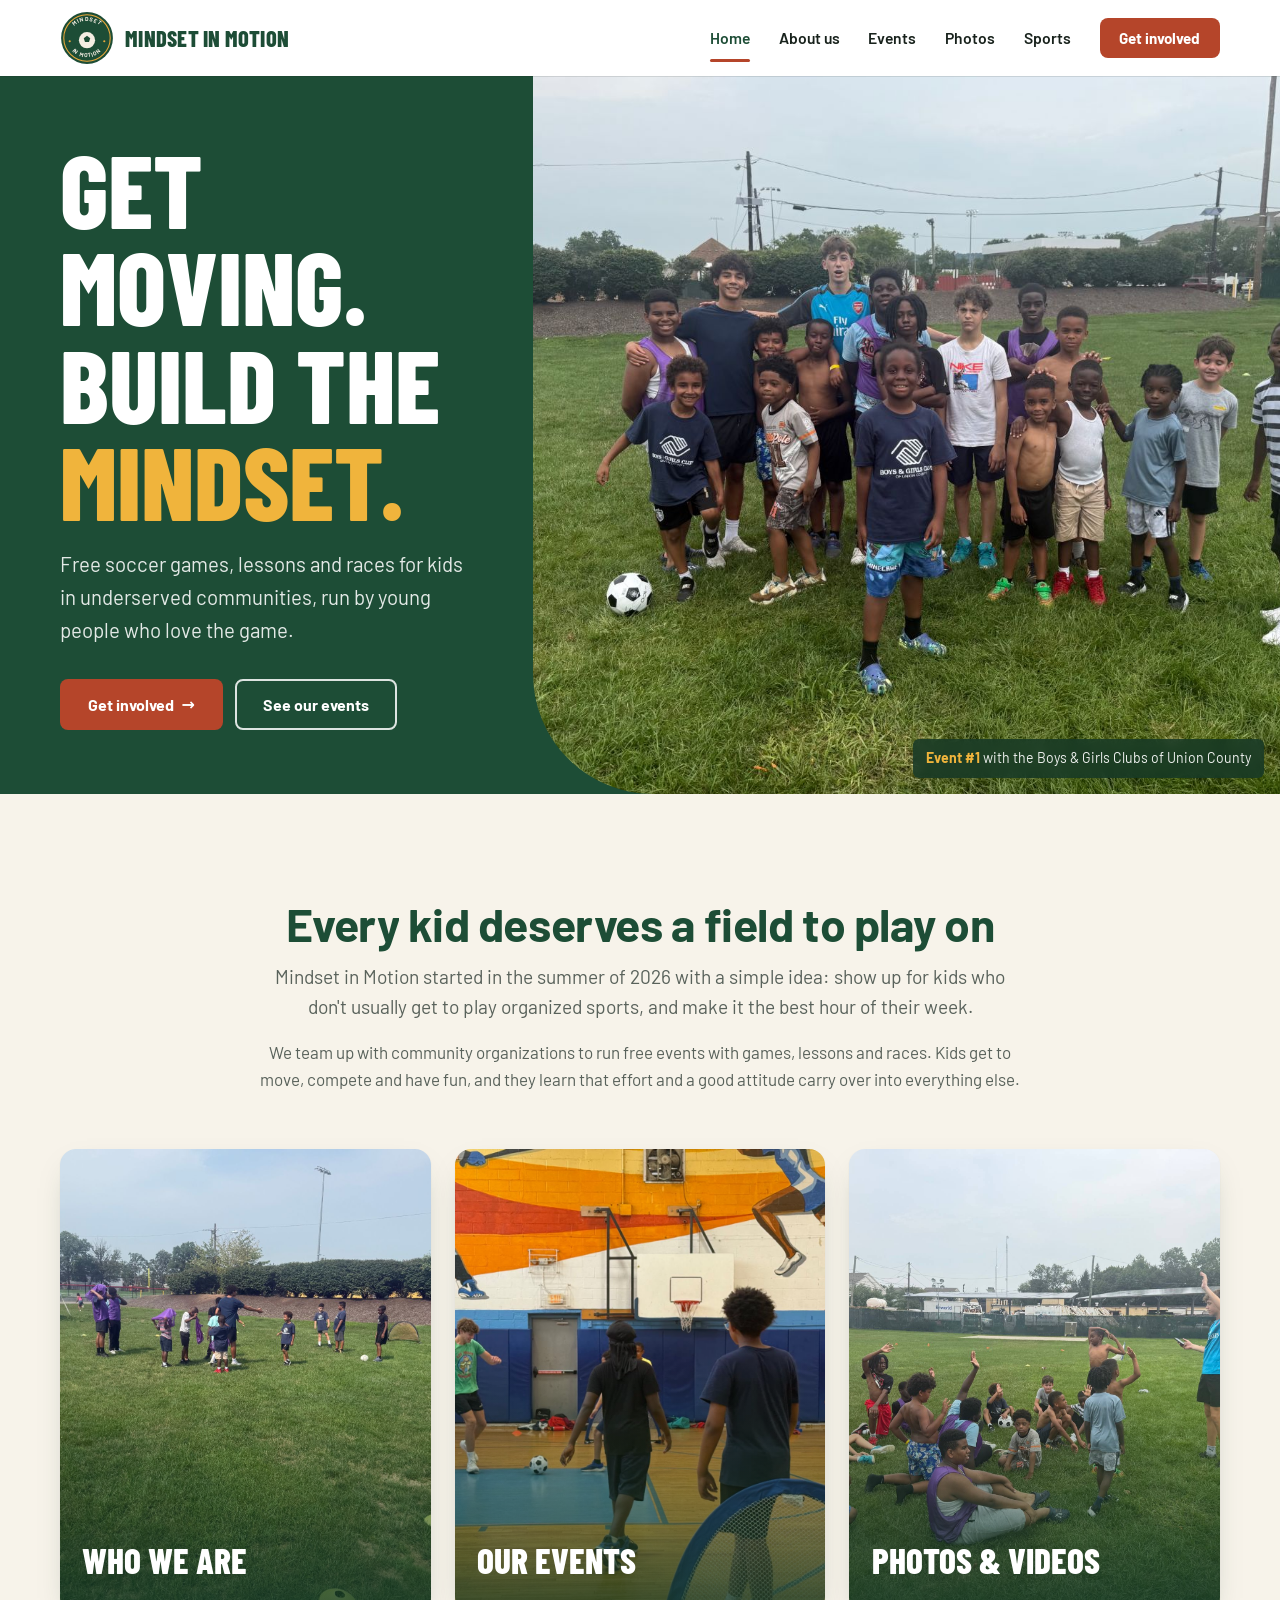
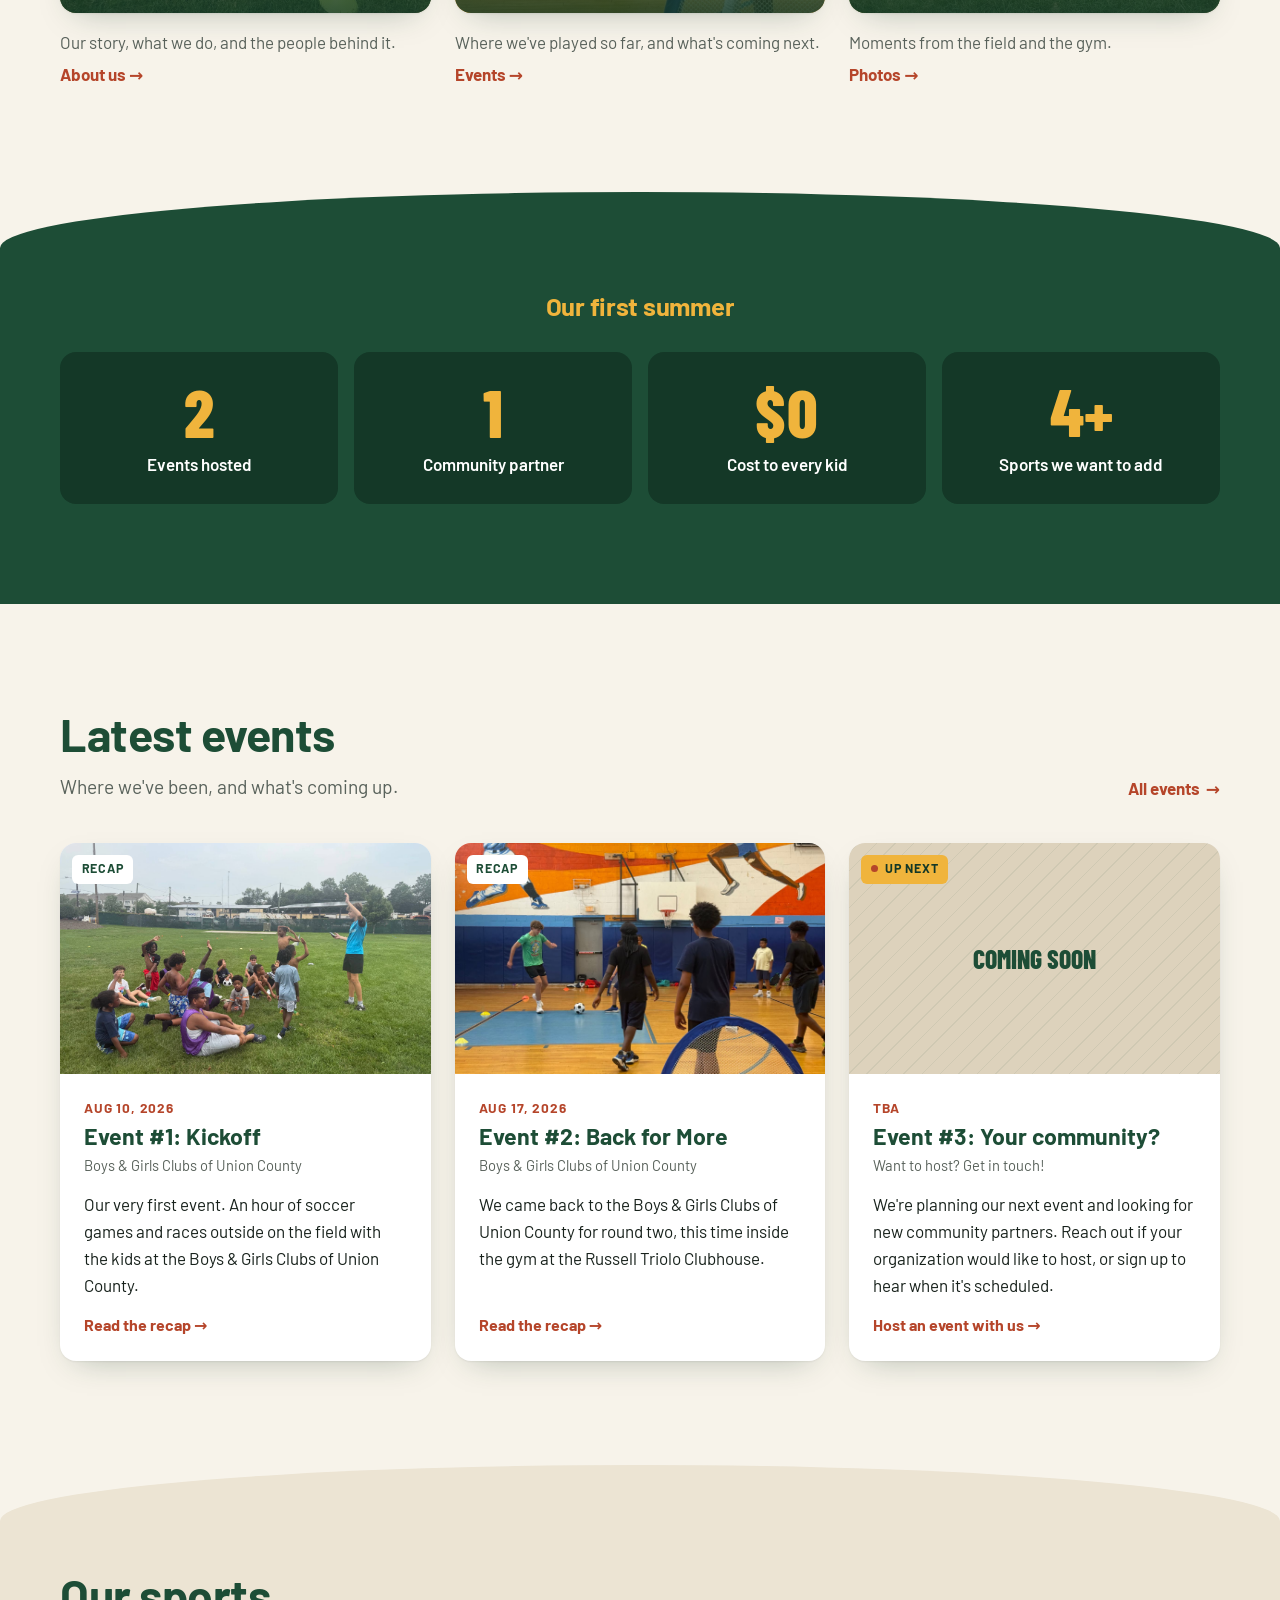
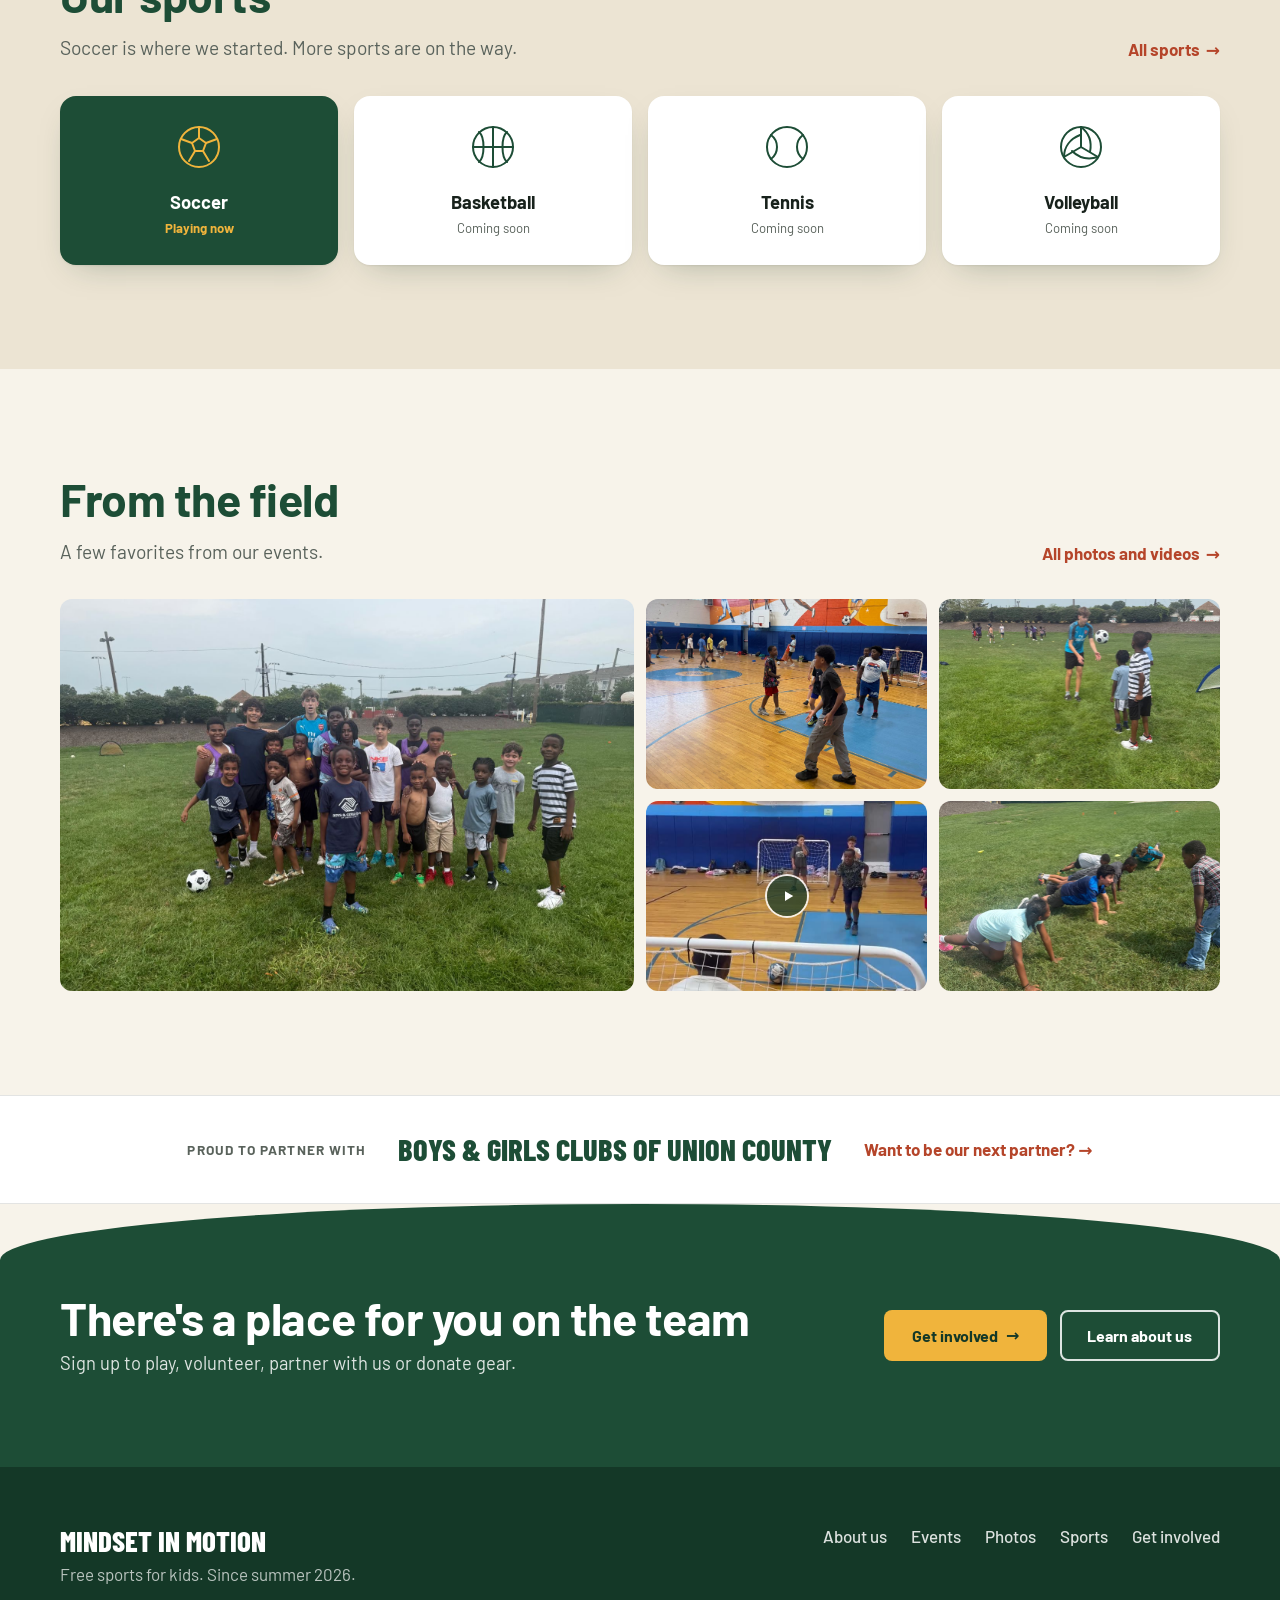
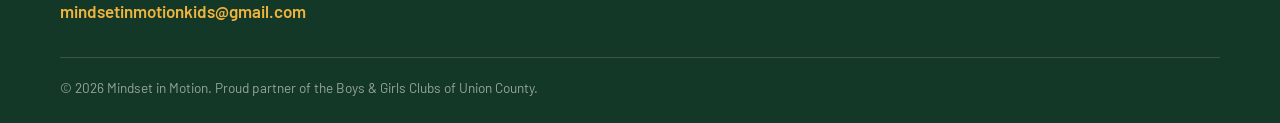
==== index.html @ db0c8e1d "Split the site into separate pages with more detail - Home, About us, Events, Photos, Sports and Get" ====
<!doctype html>
<html lang="en">
<head>
  <meta charset="utf-8">
  <meta name="viewport" content="width=device-width, initial-scale=1">
  <title>Mindset in Motion</title>
  <meta name="description" content="Mindset in Motion is a youth-led nonprofit bringing free soccer games, lessons and races to kids in underserved communities.">
  <link rel="preconnect" href="https://fonts.googleapis.com">
  <link rel="preconnect" href="https://fonts.gstatic.com" crossorigin>
  <link href="https://fonts.googleapis.com/css2?family=Barlow+Condensed:wght@700;800&family=Barlow:wght@400;500;600;700&display=swap" rel="stylesheet">
  <link rel="stylesheet" href="styles.css">
  <link rel="preload" as="image" href="photos/team-photo.jpg" fetchpriority="high">
  <link rel="icon" href="data:image/svg+xml,<svg xmlns='http://www.w3.org/2000/svg' viewBox='0 0 100 100'><circle cx='50' cy='50' r='48' fill='%231d4d36'/><circle cx='50' cy='50' r='40' fill='none' stroke='%23e8a83a' stroke-width='4'/><text x='50' y='67' font-size='46' text-anchor='middle' font-family='Arial Narrow,Arial' font-weight='900' fill='%23f4eee3'>M</text></svg>">
</head>
<body data-page="index">
<a class="skip" href="#main">Skip to content</a>

<header class="nav" id="top">
  <div class="wrap nav-inner">
    <a href="index.html" class="logo" aria-label="Mindset in Motion home">
      <svg class="crest" viewBox="0 0 100 100" aria-hidden="true">
        <defs><path id="arcTop" d="M18 50a32 32 0 0 1 64 0"/><path id="arcBot" d="M14 50a36 36 0 0 0 72 0"/></defs>
        <circle cx="50" cy="50" r="48" fill="#1d4d36"/>
        <circle cx="50" cy="50" r="43" fill="none" stroke="#e8a83a" stroke-width="2"/>
        <text font-size="10.5" font-weight="700" fill="#f4eee3" letter-spacing="1.5"><textPath href="#arcTop" startOffset="50%" text-anchor="middle">MINDSET</textPath></text>
        <text font-size="10.5" font-weight="700" fill="#f4eee3" letter-spacing="1.5"><textPath href="#arcBot" startOffset="50%" text-anchor="middle">IN MOTION</textPath></text>
        <circle cx="50" cy="54" r="15" fill="#f4eee3"/>
        <path class="crest-ball" d="M50 46l6 4.5-2.3 7h-7.4l-2.3-7z" fill="#1d4d36"/>
        <circle cx="18" cy="56" r="2" fill="#e8a83a"/><circle cx="82" cy="56" r="2" fill="#e8a83a"/>
      </svg>
      <span class="logo-text">Mindset in Motion</span>
    </a>
    <button class="nav-toggle" aria-label="Open menu" aria-expanded="false"><span></span><span></span><span></span></button>
    <nav class="nav-links" aria-label="Main">
      <a href="index.html" class="active" aria-current="page">Home</a>
      <a href="about.html">About us</a>
      <a href="events.html">Events</a>
      <a href="photos.html">Photos</a>
      <a href="sports.html">Sports</a>
      <a href="get-involved.html" class="btn btn-clay btn-sm">Get involved</a>
      <span class="nav-indicator" aria-hidden="true"></span>
    </nav>
  </div>
  <div class="progress" aria-hidden="true"></div>
</header>

<main id="main">
  <!-- HERO -->
  <section class="hero">
    <div class="hero-copy">
      <h1 class="hero-title"><span class="line"><span>Get moving.</span></span> <span class="line"><span>Build the</span></span> <span class="line"><span>mindset.</span></span></h1>
      <p>Free soccer games, lessons and races for kids in underserved communities, run by young people who love the game.</p>
      <div class="hero-cta">
        <a href="get-involved.html" class="btn btn-clay">Get involved <span class="arr" aria-hidden="true">→</span></a>
        <a href="events.html" class="btn btn-ghost">See our events</a>
      </div>
    </div>
    <div class="hero-media">
      <img class="hero-img" src="photos/team-photo.jpg" alt="Kids from the Boys &amp; Girls Clubs with the Mindset in Motion team on the field" fetchpriority="high">
      <p class="hero-caption"><strong>Event #1</strong> with the Boys &amp; Girls Clubs of Union County</p>
    </div>
  </section>

  <!-- INTRO + PAGE TILES -->
  <section class="section intro">
    <div class="wrap narrow center">
      <h2>Every kid deserves a field to play on</h2>
      <p class="lead">Mindset in Motion started in the summer of 2026 with a simple idea: show up for kids who don't usually get to play organized sports, and make it the best hour of their week.</p>
      <p>We team up with community organizations to run free events with games, lessons and races. Kids get to move, compete and have fun, and they learn that effort and a good attitude carry over into everything else.</p>
    </div>
    <div class="wrap tiles">
      <a class="tile" href="about.html">
        <div class="tile-photo"><img src="photos/pinnies.jpg" alt="" loading="lazy"><div class="tile-label"><h3>Who we are</h3></div></div>
        <p>Our story, what we do, and the people behind it. <span class="tile-more">About us <span class="arr" aria-hidden="true">→</span></span></p>
      </a>
      <a class="tile" href="events.html">
        <div class="tile-photo"><img src="photos/event2-demo.jpg" alt="" loading="lazy"><div class="tile-label"><h3>Our events</h3></div></div>
        <p>Where we've played so far, and what's coming next. <span class="tile-more">Events <span class="arr" aria-hidden="true">→</span></span></p>
      </a>
      <a class="tile" href="photos.html">
        <div class="tile-photo"><img src="photos/huddle.jpg" alt="" loading="lazy"><div class="tile-label"><h3>Photos &amp; videos</h3></div></div>
        <p>Moments from the field and the gym. <span class="tile-more">Photos <span class="arr" aria-hidden="true">→</span></span></p>
      </a>
    </div>
  </section>

  <!-- IMPACT BAND -->
  <section class="impact">
    <div class="wrap">
      <h2>Our first summer</h2>
      <dl class="impact-stats">
        <div><dd data-count="2">0</dd><dt>Events hosted</dt></div>
        <div><dd data-count="1">0</dd><dt>Community partner</dt></div>
        <div><dd>$<span data-count="0">0</span></dd><dt>Cost to every kid</dt></div>
        <div><dd><span data-count="4">0</span>+</dd><dt>Sports we want to add</dt></div>
      </dl>
    </div>
  </section>

  <!-- LATEST EVENTS -->
  <section class="section">
    <div class="wrap">
      <div class="section-head">
        <div>
          <h2>Latest events</h2>
          <p class="lead">Where we've been, and what's coming up.</p>
        </div>
        <a class="see-all" href="events.html">All events <span class="arr" aria-hidden="true">→</span></a>
      </div>
      <div class="event-cards" id="timeline"></div>
    </div>
  </section>

  <!-- SPORTS -->
  <section class="section section-sand curve-top">
    <div class="wrap">
      <div class="section-head">
        <div>
          <h2>Our sports</h2>
          <p class="lead">Soccer is where we started. More sports are on the way.</p>
        </div>
        <a class="see-all" href="sports.html">All sports <span class="arr" aria-hidden="true">→</span></a>
      </div>
      <div class="sport-tiles" id="sportTiles"></div>
    </div>
  </section>

  <!-- PHOTO STRIP -->
  <section class="section">
    <div class="wrap">
      <div class="section-head">
        <div>
          <h2>From the field</h2>
          <p class="lead">A few favorites from our events.</p>
        </div>
        <a class="see-all" href="photos.html">All photos and videos <span class="arr" aria-hidden="true">→</span></a>
      </div>
      <div class="photo-strip" id="photoStrip"></div>
    </div>
  </section>

  <!-- PARTNER STRIP -->
  <section class="partner">
    <div class="wrap partner-inner">
      <p class="partner-kicker">Proud to partner with</p>
      <p class="partner-name">Boys &amp; Girls Clubs of Union County</p>
      <a href="get-involved.html?type=Partner" class="partner-link">Want to be our next partner? <span class="arr" aria-hidden="true">→</span></a>
    </div>
  </section>

  <section class="cta-band">
    <div class="wrap cta-inner">
      <div>
        <h2>There's a place for you on the team</h2>
        <p>Sign up to play, volunteer, partner with us or donate gear.</p>
      </div>
      <div class="cta-btns">
        <a href="get-involved.html" class="btn btn-sun">Get involved <span class="arr" aria-hidden="true">→</span></a>
        <a href="about.html" class="btn btn-ghost">Learn about us</a>
      </div>
    </div>
  </section>
</main>

<footer class="footer">
  <div class="wrap footer-inner">
    <div>
      <p class="footer-name">Mindset in Motion</p>
      <p class="footer-tag">Free sports for kids. Since summer 2026.</p>
      <a class="footer-mail" href="mailto:mindsetinmotionkids@gmail.com">mindsetinmotionkids@gmail.com</a>
    </div>
    <nav class="footer-links" aria-label="Footer">
      <a href="about.html">About us</a>
      <a href="events.html">Events</a>
      <a href="photos.html">Photos</a>
      <a href="sports.html">Sports</a>
      <a href="get-involved.html">Get involved</a>
    </nav>
  </div>
  <div class="wrap footer-copy">&copy; <span id="year"></span> Mindset in Motion. Proud partner of the Boys &amp; Girls Clubs of Union County.</div>
</footer>

<button class="to-top" id="toTop" aria-label="Back to top"><svg viewBox="0 0 24 24" aria-hidden="true"><path d="M12 19V5M5 12l7-7 7 7"/></svg></button>
<div class="toast" id="toast" role="status" aria-live="polite"></div>

<!-- LIGHTBOX -->
<div class="lightbox" id="lightbox" hidden role="dialog" aria-modal="true" aria-label="Photo viewer">
  <p class="lb-count" id="lbCount"></p>
  <button class="lb-close" aria-label="Close">Close ✕</button>
  <button class="lb-prev" aria-label="Previous photo">←</button>
  <figure>
    <div class="lb-media" id="lbMedia"></div>
    <figcaption id="lbCaption"></figcaption>
  </figure>
  <button class="lb-next" aria-label="Next photo">→</button>
</div>

<script src="script.js"></script>
</body>
</html>
---- styles.css ----
/*
  Layout follows the playbook used by established youth sports nonprofits
  (Soccer Without Borders, Girls on the Run, SCORES, Up2Us Sports):
  full-bleed photo hero, a clear Get involved button, an impact-number band,
  three photo "pillar" cards, news-style event cards, and curved dividers.

  Palette: a soccer field and a running track.
  - Pitch green: main brand color (bands, headings, crest).
  - Track clay: its complement, used only for action buttons.
  - Sun yellow: numbers and small highlights on green, like SWB's yellow on navy.
  - Warm cream and sand: page backgrounds.

  Motion: one "ease-out" curve for things arriving, one springy curve for
  things that pop (numbers, tabs, check marks). Everything respects
  prefers-reduced-motion.
*/
:root {
  --cream: #f7f3ea;
  --sand: #ece4d3;
  --sand-deep: #ddd2bc;
  --white: #fff;
  --ink: #18221c;
  --muted: #59625b;
  --green: #1d4d36;
  --green-deep: #143827;
  --clay: #b5452a;
  --clay-deep: #93361f;
  --sun: #f0b43c;
  --line: rgba(24, 34, 28, .12);
  --radius: 16px;
  --shadow: 0 1px 2px rgba(0,0,0,.06), 0 12px 32px -16px rgba(20,56,39,.35);
  --shadow-lift: 0 2px 4px rgba(0,0,0,.06), 0 24px 44px -18px rgba(20,56,39,.45);
  --display: "Barlow Condensed", "Arial Narrow", sans-serif;
  --body: "Barlow", system-ui, sans-serif;
  --ease: cubic-bezier(.22, 1, .36, 1);
  --spring: cubic-bezier(.34, 1.56, .64, 1);
}

* { box-sizing: border-box; margin: 0; padding: 0; }
html { scroll-behavior: smooth; scroll-padding-top: 88px; }
body { font-family: var(--body); font-size: 17px; color: var(--ink); background: var(--cream); line-height: 1.6; overflow-x: hidden; }
img { max-width: 100%; display: block; }
a { color: inherit; }
::selection { background: var(--sun); color: var(--green-deep); }
.wrap { width: min(1160px, 100% - 32px); margin-inline: auto; }
.narrow { max-width: 760px; }
.center { text-align: center; margin-inline: auto; }

h1 { font-family: var(--display); font-weight: 800; text-transform: uppercase; line-height: .95; font-size: clamp(3.2rem, 8.5vw, 6.4rem); }
h2 { font-weight: 700; font-size: clamp(2rem, 4.2vw, 2.9rem); line-height: 1.1; color: var(--green); margin-bottom: .8rem; letter-spacing: -.01em; }
h3 { font-weight: 700; font-size: 1.3rem; line-height: 1.2; margin-bottom: .35rem; }
.lead { font-size: 1.2rem; color: var(--muted); margin-bottom: 1rem; }

.skip { position: absolute; left: 16px; top: -60px; z-index: 200; background: var(--green); color: #fff; padding: .6rem 1rem; border-radius: 8px; font-weight: 700; text-decoration: none; transition: top .2s; }
.skip:focus { top: 12px; }

/* Buttons: lift on hover, press down on click, arrow nudges forward */
.btn { display: inline-flex; align-items: center; gap: .5rem; font: 700 1rem var(--body); text-decoration: none; cursor: pointer; padding: .85rem 1.6rem; border-radius: 8px; border: 2px solid transparent; transition: background .2s, color .2s, border-color .2s, transform .25s var(--ease), box-shadow .25s; }
.btn:hover { transform: translateY(-2px); box-shadow: 0 10px 20px -12px rgba(20,56,39,.6); }
.btn:active { transform: translateY(0) scale(.97); box-shadow: none; transition-duration: .08s; }
.btn .arr, .partner-link .arr, .ev-link .arr { display: inline-block; transition: transform .3s var(--ease); }
.btn:hover .arr, .partner-link:hover .arr, .ev-link:hover .arr { transform: translateX(4px); }
.btn-sm { padding: .55rem 1.1rem; font-size: .95rem; }
.btn-clay { background: var(--clay); color: #fff; }
.btn-clay:hover { background: var(--clay-deep); }
.btn-ghost { border-color: rgba(255,255,255,.85); color: #fff; }
.btn-ghost:hover { background: #fff; color: var(--green-deep); }
.btn-sun { background: var(--sun); color: var(--green-deep); }
.btn-sun:hover { background: #ffc85a; }
.btn-outline { border-color: var(--green); color: var(--green); background: transparent; }
.btn-outline:hover { background: var(--green); color: #fff; }

/* Nav */
.nav { position: sticky; top: 0; z-index: 50; background: var(--white); box-shadow: 0 1px 0 var(--line); transition: transform .4s var(--ease), box-shadow .3s; }
.nav.scrolled { box-shadow: 0 1px 0 var(--line), 0 10px 30px -18px rgba(20,56,39,.35); }
.nav.tucked { transform: translateY(-100%); box-shadow: none; }
.nav-inner { display: flex; align-items: center; justify-content: space-between; height: 76px; }
.logo { display: flex; align-items: center; gap: .7rem; text-decoration: none; }
.crest { width: 54px; height: 54px; font-family: var(--body); transition: transform .5s var(--spring); }
.logo:hover .crest { transform: rotate(-8deg) scale(1.05); }
.crest-ball { transform-box: fill-box; transform-origin: center; }
.logo-text { font: 800 1.4rem var(--display); text-transform: uppercase; color: var(--green); letter-spacing: .01em; }
.nav-links { position: relative; display: flex; align-items: center; gap: 1.8rem; }
.nav-links a:not(.btn) { position: relative; text-decoration: none; font-weight: 600; font-size: .98rem; color: var(--ink); padding: .3rem 0; transition: color .2s; }
.nav-links a:not(.btn):hover, .nav-links a.active { color: var(--green); }
.nav-indicator { position: absolute; left: 0; bottom: -4px; height: 3px; width: 0; background: var(--clay); border-radius: 2px; opacity: 0; transition: transform .45s var(--ease), width .45s var(--ease), opacity .3s; pointer-events: none; }
.progress { position: absolute; left: 0; right: 0; bottom: -1px; height: 3px; background: var(--sun); transform-origin: 0 50%; transform: scaleX(0); }
.nav-toggle { display: none; background: none; border: 0; width: 40px; height: 40px; cursor: pointer; flex-direction: column; justify-content: center; gap: 6px; }
.nav-toggle span { display: block; height: 2px; background: var(--ink); border-radius: 2px; transition: transform .35s var(--ease), opacity .2s; }
@media (max-width: 860px) {
  .nav-toggle { display: flex; }
  .nav-indicator { display: none; }
  .nav-links { position: absolute; top: 76px; left: 0; right: 0; background: var(--white); flex-direction: column; align-items: flex-start; padding: 1rem 16px 1.5rem; gap: 1.1rem; box-shadow: 0 16px 30px -18px rgba(0,0,0,.3);
    visibility: hidden; opacity: 0; transform: translateY(-10px); pointer-events: none; transition: opacity .25s, transform .35s var(--ease), visibility 0s .35s; }
  .nav.open .nav-links { visibility: visible; opacity: 1; transform: none; pointer-events: auto; transition: opacity .25s, transform .35s var(--ease); }
  .nav-links > a { font-size: 1.15rem !important; opacity: 0; transform: translateY(-6px); transition: opacity .3s, transform .4s var(--ease); }
  .nav.open .nav-links > a { opacity: 1; transform: none; }
  .nav.open .nav-links > a:nth-child(2) { transition-delay: .04s; }
  .nav.open .nav-links > a:nth-child(3) { transition-delay: .08s; }
  .nav.open .nav-links > a:nth-child(4) { transition-delay: .12s; }
  .nav.open .nav-links > a:nth-child(5) { transition-delay: .16s; }
  .nav.open .nav-links > a:nth-child(6) { transition-delay: .2s; }
  .nav.open .nav-toggle span:nth-child(1) { transform: translateY(8px) rotate(45deg); }
  .nav.open .nav-toggle span:nth-child(2) { opacity: 0; transform: scaleX(.2); }
  .nav.open .nav-toggle span:nth-child(3) { transform: translateY(-8px) rotate(-45deg); }
}

/* Hero: copy on a green panel, photo beside it so no faces are covered */
.hero { display: grid; grid-template-columns: minmax(0, 5fr) minmax(0, 7fr); background: var(--green); color: #fff; min-height: min(80vh, 680px); overflow: hidden; }
.hero-copy { align-self: center; padding: 64px clamp(20px, 4vw, 56px) 64px max(16px, calc((100vw - 1160px) / 2)); }
.hero-title { max-width: 11ch; }
.hero-title .line { display: block; overflow: hidden; padding-bottom: .04em; margin-bottom: -.04em; }
.hero-title .line > span { display: inline-block; animation: line-up 1s var(--ease) backwards; }
.hero-title .line:nth-child(2) > span { animation-delay: .09s; }
.hero-title .line:nth-child(3) > span { animation-delay: .18s; color: var(--sun); }
.hero-copy p { font-size: clamp(1.1rem, 1.6vw, 1.3rem); max-width: 30rem; margin: 1.2rem 0 2rem; color: rgba(255,255,255,.88); animation: fade-up .9s var(--ease) .35s backwards; }
.hero-cta { display: flex; flex-wrap: wrap; gap: .8rem; animation: fade-up .9s var(--ease) .48s backwards; }
.hero-media { position: relative; overflow: hidden; border-bottom-left-radius: 120px; animation: wipe 1.25s var(--ease) .1s backwards; }
.hero-img { width: 100%; height: 100%; object-fit: cover; object-position: 50% 50%; transform: scale(1.12); translate: 0 var(--py, 0px); animation: settle 1.8s var(--ease) .1s backwards; }
.hero-caption { position: absolute; right: 16px; bottom: 16px; max-width: calc(100% - 32px); background: rgba(20,56,39,.82); color: rgba(255,255,255,.92); font-size: .88rem; padding: .5rem .8rem; border-radius: 6px; backdrop-filter: blur(4px); animation: fade-up .8s var(--ease) 1.1s backwards; }
.hero-caption strong { color: var(--sun); }
@media (max-width: 860px) {
  .hero { grid-template-columns: 1fr; }
  .hero-media { order: -1; height: 300px; border-radius: 0 0 0 60px; animation-name: wipe-down; }
  .hero-copy { padding: 40px 16px 56px; }
}

@keyframes line-up { from { transform: translateY(105%); } }
@keyframes fade-up { from { opacity: 0; transform: translateY(18px); } }
@keyframes wipe { from { clip-path: inset(0 0 0 100%); } to { clip-path: inset(0); } }
@keyframes wipe-down { from { clip-path: inset(0 0 100% 0); } to { clip-path: inset(0); } }
@keyframes settle { from { transform: scale(1.35); } }

/* Sections */
.section { padding: clamp(64px, 9vw, 104px) 0; }
.section-sand { background: var(--sand); }
.section-green { background: var(--green); color: #fff; }
.section-green h2 { color: #fff; }
.section-green .lead { color: rgba(255,255,255,.8); }
.curve-top { border-radius: 50% 50% 0 0 / 56px 56px 0 0; }

/* Word-by-word heading rise (words wrapped by script.js) */
.split .w { display: inline-block; overflow: hidden; vertical-align: top; padding-bottom: .12em; margin-bottom: -.12em; }
.split .w > span { display: inline-block; transform: translateY(110%); }
.split.in .w > span { transform: none; animation: line-up .85s var(--ease) calc(var(--wi) * 55ms) backwards; }

/* Intro + pillars */
.intro .narrow p:not(.lead) { color: var(--muted); }
.pillars { display: grid; grid-template-columns: repeat(3, 1fr); gap: 1.5rem; margin-top: 3.5rem; }
.pillar { position: relative; }
.pillar-photo { position: relative; border-radius: var(--radius); overflow: hidden; aspect-ratio: 4 / 5; box-shadow: var(--shadow); transition: box-shadow .4s, transform .5s var(--ease); }
.pillar img { width: 100%; height: 100%; object-fit: cover; transition: transform .9s var(--ease); }
.pillar-label { position: absolute; inset: 0; display: flex; align-items: flex-end; padding: 1.4rem; background: linear-gradient(0deg, rgba(20,56,39,.85), transparent 55%); }
.pillar-label h3 { font: 800 2.4rem/1 var(--display); text-transform: uppercase; color: #fff; margin: 0; transition: transform .5s var(--ease); }
.pillar-label h3::after { content: ""; display: block; height: 4px; width: 0; background: var(--sun); margin-top: .5rem; transition: width .5s var(--ease); }
.pillar:hover .pillar-photo { transform: translateY(-6px); box-shadow: var(--shadow-lift); }
.pillar:hover img { transform: scale(1.07); }
.pillar:hover .pillar-label h3::after { width: 2.2rem; }
.pillar p { margin-top: 1rem; color: var(--muted); }
.pillar.reveal.in .pillar-photo { animation: unclip 1.1s var(--ease) var(--d, 0s) backwards; }
@keyframes unclip { from { clip-path: inset(18% 0 0 0 round var(--radius)); } to { clip-path: inset(0 round var(--radius)); } }
@media (max-width: 800px) { .pillars { grid-template-columns: 1fr; } .pillar-photo { aspect-ratio: 16 / 10; } }

/* Impact band */
.impact { background: var(--green); color: #fff; padding: clamp(70px, 9vw, 100px) 0; border-radius: 50% 50% 0 0 / 56px 56px 0 0; text-align: center; }
.impact h2 { color: var(--sun); font-size: 1.6rem; margin-bottom: 2rem; }
.impact-stats { display: grid; grid-template-columns: repeat(4, 1fr); gap: 1rem; }
.impact-stats > div { background: var(--green-deep); border-radius: var(--radius); padding: 1.6rem 1rem; transition: transform .4s var(--ease), background .3s; }
.impact-stats > div:hover { transform: translateY(-4px); background: #0f2d1f; }
.impact-stats dd { font: 800 clamp(3rem, 6vw, 4.2rem)/1 var(--display); color: var(--sun); display: flex; justify-content: center; align-items: flex-start; }
.impact-stats dt { font-weight: 600; margin-top: .4rem; }
/* Scoreboard-style rolling digit */
.roll { display: inline-block; height: 1em; overflow: hidden; vertical-align: top; }
.roll-col { display: flex; flex-direction: column; }
.roll-col > span { height: 1em; }
@media (max-width: 760px) { .impact-stats { grid-template-columns: 1fr 1fr; } }

/* Steps: cards appear in order, numbers pop, a track line runs between them */
.steps { list-style: none; display: grid; grid-template-columns: repeat(4, 1fr); gap: 1.2rem; margin-top: 2.5rem; }
.steps li { position: relative; background: var(--white); border-radius: var(--radius); padding: 1.6rem; box-shadow: var(--shadow); transition: transform .4s var(--ease), box-shadow .4s; }
.steps li:hover { transform: translateY(-4px); box-shadow: var(--shadow-lift); }
.step-n { position: relative; z-index: 3; display: grid; place-items: center; width: 44px; height: 44px; border-radius: 50%; background: var(--green); color: var(--sun); font: 800 1.4rem var(--display); margin-bottom: 1rem; }
.steps p { color: var(--muted); }
.steps li.in .step-n { animation: pop-in .6s var(--spring) calc(var(--d, 0s) + .25s) backwards; }
@keyframes pop-in { from { transform: scale(0); } }
@media (min-width: 901px) {
  .steps li:not(:last-child)::after { content: ""; position: absolute; z-index: 2; top: calc(1.6rem + 21px); left: calc(1.6rem + 52px); right: calc(-1.2rem - 1.6rem - 8px); height: 3px; border-radius: 2px;
    background: repeating-linear-gradient(90deg, var(--sun) 0 10px, transparent 10px 16px); transform-origin: 0 50%; }
  .steps li:not(.in)::after { transform: scaleX(0); }
  .steps li.in::after { animation: draw .55s var(--ease) calc(var(--d, 0s) + .9s) backwards; }
}
@keyframes draw { from { transform: scaleX(0); } }
@media (max-width: 900px) { .steps { grid-template-columns: 1fr 1fr; } }
@media (max-width: 520px) { .steps { grid-template-columns: 1fr; } }

/* Event cards */
.event-cards { display: grid; grid-template-columns: repeat(3, 1fr); gap: 1.5rem; margin-top: 2.5rem; }
.ev-card { background: var(--white); border-radius: var(--radius); overflow: hidden; box-shadow: var(--shadow); display: flex; flex-direction: column; transition: transform .45s var(--ease), box-shadow .45s; }
.ev-card:hover { transform: translateY(-6px); box-shadow: var(--shadow-lift); }
.ev-cover { position: relative; aspect-ratio: 16 / 10; overflow: hidden; background: var(--sand-deep); }
.ev-cover img { width: 100%; height: 100%; object-fit: cover; transition: transform .9s var(--ease); }
.ev-card:hover .ev-cover img { transform: scale(1.06); }
.ev-badge { position: absolute; top: 12px; left: 12px; background: var(--white); color: var(--green); font-size: .78rem; font-weight: 700; text-transform: uppercase; letter-spacing: .06em; padding: .3rem .6rem; border-radius: 6px; }
.ev-badge.next { background: var(--sun); color: var(--green-deep); }
.ev-badge.next::before { content: ""; display: inline-block; width: 7px; height: 7px; border-radius: 50%; background: var(--clay); margin-right: .45rem; vertical-align: 1px; animation: pulse 1.8s ease-out infinite; }
@keyframes pulse { 0% { box-shadow: 0 0 0 0 rgba(181,69,42,.55); } 100% { box-shadow: 0 0 0 9px rgba(181,69,42,0); } }
.ev-cover-empty { display: grid; place-items: center; height: 100%; background: repeating-linear-gradient(-45deg, transparent 0 12px, rgba(29,77,54,.07) 12px 13px), var(--sand-deep); font: 800 1.6rem var(--display); text-transform: uppercase; color: var(--green); transition: background-position .9s var(--ease); background-size: 200% 200%; }
.ev-card:hover .ev-cover-empty { background-position: 30px 0; }
.ev-body { padding: 1.4rem 1.5rem 1.6rem; display: flex; flex-direction: column; flex: 1; }
.ev-date { font-size: .85rem; font-weight: 700; text-transform: uppercase; letter-spacing: .06em; color: var(--clay); }
.ev-card h3 { font-size: 1.45rem; margin: .3rem 0 .2rem; color: var(--green); }
.ev-partner { font-size: .92rem; color: var(--muted); margin-bottom: .8rem; }
.ev-summary { color: var(--ink); margin-bottom: 1rem; }
.ev-highlights { list-style: none; margin: -.2rem 0 1.1rem; display: grid; gap: .3rem; font-size: .93rem; color: var(--muted); }
.ev-highlights li { padding-left: 1.1rem; position: relative; }
.ev-highlights li::before { content: ""; position: absolute; left: 0; top: .62em; width: 6px; height: 6px; border-radius: 50%; background: var(--sun); }
.ev-link { margin-top: auto; align-self: flex-start; color: var(--clay); font: 700 1rem var(--body); background: none; border: 0; cursor: pointer; text-decoration: none; padding: 0; }
.ev-link:hover { text-decoration: underline; text-underline-offset: 3px; }
@media (max-width: 900px) { .event-cards { grid-template-columns: 1fr; max-width: 560px; margin-inline: auto; } }

/* Gallery */
.gallery-head { display: flex; justify-content: space-between; align-items: center; gap: 1rem; flex-wrap: wrap; margin-bottom: 1.6rem; }
.gallery-head h2 { margin: 0; }
.filters { position: relative; display: flex; gap: .3rem; flex-wrap: wrap; background: var(--sand); padding: 4px; border-radius: 10px; }
.chip-pill { position: absolute; top: 0; left: 0; height: 0; background: var(--green); border-radius: 7px; transition: transform .45s var(--ease), width .45s var(--ease); pointer-events: none; }
.chip { position: relative; z-index: 1; border: 0; background: transparent; padding: .45rem 1rem; border-radius: 7px; cursor: pointer; font: 600 .92rem var(--body); color: var(--green); transition: color .3s; }
.chip:hover:not(.active) { color: var(--clay); }
.chip.active { color: #fff; }
.chip .n { font-size: .78rem; opacity: .7; margin-left: .25rem; }
.gallery { display: grid; grid-template-columns: repeat(5, 1fr); grid-auto-rows: 260px; grid-auto-flow: dense; gap: 12px; }
@media (max-width: 900px) { .gallery { grid-template-columns: repeat(2, 1fr); grid-auto-rows: 220px; } .g-item.fill { grid-column: span 2; } }
.g-item { position: relative; overflow: hidden; cursor: zoom-in; border: 0; padding: 0; background: var(--sand-deep); border-radius: 12px; }
.g-item.wide { grid-column: span 2; }
.g-item.tall { grid-row: span 2; }
@media (max-width: 560px) { .gallery { grid-template-columns: 1fr; } .g-item.wide { grid-column: span 1; } .g-item.tall { grid-row: span 1; } }
.g-item img { width: 100%; height: 100%; object-fit: cover; transition: transform .8s var(--ease); }
.g-item:hover img { transform: scale(1.06); }
.g-item figcaption { position: absolute; z-index: 3; left: 0; right: 0; bottom: 0; padding: 2rem .9rem .7rem; background: linear-gradient(transparent, rgba(20,56,39,.85)); color: #fff; font-weight: 600; font-size: .92rem; text-align: left; opacity: 0; transform: translateY(8px); transition: opacity .3s, transform .4s var(--ease); }
.g-item:hover figcaption, .g-item:focus-visible figcaption { opacity: 1; transform: none; }
@media (hover: none) { .g-item figcaption { opacity: 1; transform: none; } }
.g-item.hide { display: none; }
/* Videos: a play badge, and a silent preview on hover */
.play { position: absolute; left: 50%; top: 50%; z-index: 2; width: 56px; height: 56px; margin: -28px 0 0 -28px; border-radius: 50%; display: grid; place-items: center; background: rgba(20,56,39,.72); box-shadow: 0 0 0 2px rgba(255,255,255,.85); pointer-events: none; transition: transform .4s var(--spring), opacity .3s, background .2s; }
.play svg { width: 26px; height: 26px; fill: #fff; margin-left: 3px; }
.g-item:hover .play, .sp-thumb:hover .play { transform: scale(1.12); background: var(--clay); }
.g-item .preview { position: absolute; inset: 0; width: 100%; height: 100%; object-fit: cover; opacity: 0; transition: opacity .35s; }
.g-item .preview.on { opacity: 1; }
.g-item:has(.preview.on) .play { opacity: 0; }
.sp-thumb .play { width: 40px; height: 40px; margin: -20px 0 0 -20px; }
.sp-thumb .play svg { width: 18px; height: 18px; }
.placeholder { width: 100%; height: 100%; display: grid; place-items: center; text-align: center; color: var(--green); font-weight: 600; background: var(--sand-deep); }

/* Partner strip */
.partner { background: var(--white); border-block: 1px solid var(--line); padding: 2.2rem 0; }
.partner-inner { display: flex; align-items: center; justify-content: center; gap: .6rem 2rem; flex-wrap: wrap; text-align: center; }
.partner-kicker { font-size: .85rem; font-weight: 700; text-transform: uppercase; letter-spacing: .08em; color: var(--muted); }
.partner-name { font: 800 1.9rem var(--display); text-transform: uppercase; color: var(--green); }
.partner-link { color: var(--clay); font-weight: 700; text-decoration: none; }
.partner-link:hover { text-decoration: underline; text-underline-offset: 3px; }

/* Lightbox */
.lightbox { position: fixed; inset: 0; z-index: 100; background: rgba(15,30,22,.95); display: grid; grid-template-columns: 72px 1fr 72px; align-items: center; padding: 1rem; opacity: 0; transition: opacity .3s; touch-action: pan-y; }
.lightbox.open { opacity: 1; }
.lightbox[hidden] { display: none; }
.lightbox figure { display: flex; flex-direction: column; align-items: center; gap: 1rem; min-width: 0; }
.lb-media { position: relative; display: grid; place-items: center; }
.lb-media img, .lb-media video { max-height: 80vh; max-width: 100%; border-radius: 8px; box-shadow: 0 30px 60px -20px rgba(0,0,0,.6); background: #000; }
.lightbox figcaption { color: #fff; font-weight: 600; text-align: center; }
.lightbox button { display: grid; place-items: center; background: none; border: 0; color: #fff; font: 600 1.8rem var(--body); cursor: pointer; border-radius: 50%; width: 56px; height: 56px; transition: background .2s, color .2s, transform .25s var(--ease); }
.lightbox button:hover { color: var(--sun); background: rgba(255,255,255,.08); }
.lb-prev:hover { transform: translateX(-3px); }
.lb-next:hover { transform: translateX(3px); }
.lightbox .lb-close { position: absolute; top: 1rem; right: 1.2rem; font-size: 1rem; width: auto; height: auto; padding: .5rem .9rem; border-radius: 8px; }
.lb-count { position: absolute; top: 1.5rem; left: 1.6rem; color: rgba(255,255,255,.7); font: 700 1rem var(--display); letter-spacing: .1em; }
@media (max-width: 640px) {
  .lightbox { grid-template-columns: 1fr; padding: 4rem .75rem 5rem; }
  .lb-prev, .lb-next { position: absolute; bottom: 1rem; }
  .lb-prev { left: calc(50% - 64px); }
  .lb-next { right: calc(50% - 64px); }
}

/* Sports: tabs on top, a panel with photos and sign-up steps underneath */
.sports { display: grid; grid-template-columns: repeat(4, 1fr); gap: 1rem; margin-top: 2.5rem; }
.sport { position: relative; background: var(--white); border: 2px solid transparent; border-radius: var(--radius); padding: 1.6rem 1rem 1.4rem; text-align: center; cursor: pointer; font: inherit; color: inherit; box-shadow: var(--shadow); transition: border-color .2s, transform .35s var(--ease), box-shadow .35s; }
.sport:hover:not(.active) { border-color: var(--green); transform: translateY(-5px); box-shadow: var(--shadow-lift); }
.sport:active:not(.active) { transform: translateY(-1px) scale(.97); transition-duration: .08s; }
.sport.active { border-color: var(--clay); }
.sport.active::after { content: ""; position: absolute; left: 50%; bottom: -11px; width: 18px; height: 18px; background: var(--white); border-right: 2px solid var(--clay); border-bottom: 2px solid var(--clay); transform: translateX(-50%) rotate(45deg); animation: pop-in .35s var(--spring); }
.sport.current.active::after { background: var(--green); }
.sport svg { width: 48px; height: 48px; margin: 0 auto .8rem; color: var(--green); transition: transform .5s var(--spring); }
.sport:hover svg, .sport.active svg { transform: rotate(-20deg) scale(1.08); }
.sport.current { background: var(--green); color: #fff; }
.sport.current svg { color: var(--sun); }
.sport h3 { font-size: 1.15rem; margin: 0; }
.sport .tag { font-size: .82rem; color: var(--muted); }
.sport.current .tag { color: var(--sun); font-weight: 700; }
@media (max-width: 760px) { .sports { grid-template-columns: 1fr 1fr; } .sport.active::after { display: none; } }

.sport-panel { margin-top: 1.6rem; background: var(--white); border-radius: var(--radius); box-shadow: var(--shadow); overflow: hidden; }
.sp-inner { display: grid; grid-template-columns: minmax(0, 1.15fr) minmax(0, 1fr); gap: clamp(1.5rem, 4vw, 3rem); padding: clamp(1.4rem, 3vw, 2.2rem); }
.sp-inner > * { animation: fade-up .55s var(--ease) backwards; }
.sp-inner > :nth-child(2) { animation-delay: .08s; }
.sp-photos h3, .sp-signup h3 { color: var(--green); font-size: 1.4rem; margin-bottom: .9rem; }
.sp-grid { display: grid; grid-template-columns: repeat(3, 1fr); grid-auto-rows: 120px; gap: 8px; }
.sp-thumb { position: relative; overflow: hidden; border: 0; padding: 0; border-radius: 10px; background: var(--sand-deep); cursor: zoom-in; animation: fade-up .5s var(--ease) backwards; }
.sp-thumb:nth-child(2) { animation-delay: .05s; } .sp-thumb:nth-child(3) { animation-delay: .1s; }
.sp-thumb:nth-child(4) { animation-delay: .15s; } .sp-thumb:nth-child(5) { animation-delay: .2s; }
.sp-thumb.big { grid-column: span 2; grid-row: span 2; }
/* Let the last photo stretch so the mosaic never has a hole */
.sp-thumb.big:only-child { grid-column: span 3; }
.sp-thumb:nth-child(2):last-child { grid-row: span 2; }
.sp-thumb:nth-child(4):last-child { grid-column: span 3; }
.sp-thumb:nth-child(5):last-child { grid-column: span 2; }
.sp-thumb img { width: 100%; height: 100%; object-fit: cover; transition: transform .8s var(--ease); }
.sp-thumb:hover img { transform: scale(1.07); }
.sp-all { margin-top: .9rem; }
.sp-empty { display: grid; place-items: center; gap: .8rem; text-align: center; min-height: 248px; padding: 1.5rem; border-radius: 12px; color: var(--muted);
  background: repeating-linear-gradient(-45deg, transparent 0 12px, rgba(29,77,54,.06) 12px 13px), var(--cream); }
.sp-empty svg { width: 56px; height: 56px; color: var(--green); opacity: .55; }
.sp-empty p { max-width: 22rem; }
.sp-status { display: inline-block; font-size: .78rem; font-weight: 700; text-transform: uppercase; letter-spacing: .06em; padding: .3rem .6rem; border-radius: 6px; background: var(--sand); color: var(--green); margin-bottom: .7rem; }
.sp-status.now { background: var(--sun); color: var(--green-deep); }
.sp-signup > p { color: var(--muted); margin: -.3rem 0 1.1rem; }
.sp-steps { list-style: none; counter-reset: step; display: grid; gap: .8rem; margin-bottom: 1.5rem; }
.sp-steps li { counter-increment: step; position: relative; padding-left: 2.6rem; min-height: 1.9rem; display: flex; align-items: center; }
.sp-steps li::before { content: counter(step); position: absolute; left: 0; top: 50%; translate: 0 -50%; width: 1.9rem; height: 1.9rem; border-radius: 50%; display: grid; place-items: center; background: var(--green); color: var(--sun); font: 800 1.05rem var(--display); }
.sp-steps li { animation: fade-up .5s var(--ease) backwards; }
.sp-steps li:nth-child(1) { animation-delay: .15s; } .sp-steps li:nth-child(2) { animation-delay: .22s; } .sp-steps li:nth-child(3) { animation-delay: .29s; }
@media (max-width: 860px) { .sp-inner { grid-template-columns: 1fr; } }
@media (max-width: 520px) { .sp-grid { grid-auto-rows: 90px; } }

/* People (About page) */
.people { display: grid; grid-template-columns: repeat(auto-fit, minmax(300px, 1fr)); gap: 1.5rem; margin-top: 2.5rem; }
.person { position: relative; display: grid; grid-template-columns: 150px minmax(0, 1fr); background: var(--white); border-radius: var(--radius); overflow: hidden; box-shadow: var(--shadow); text-decoration: none; color: inherit; transition: transform .45s var(--ease), box-shadow .45s; }
.person:hover { transform: translateY(-5px); box-shadow: var(--shadow-lift); }
.person::after { content: ""; position: absolute; inset: 0; background: radial-gradient(circle at var(--mx, 50%) var(--my, 30%), rgba(240,180,60,.12), transparent 45%); opacity: 0; transition: opacity .3s; pointer-events: none; }
.person:hover::after { opacity: 1; }
.person-art { display: grid; place-items: center; background: var(--green); overflow: hidden; }
.person-art img { width: 100%; height: 100%; object-fit: cover; }
.jersey-num { font: 800 7.5rem/1 var(--display); color: transparent; -webkit-text-stroke: 3px rgba(240,180,60,.55); transition: transform .6s var(--spring), -webkit-text-stroke-color .4s; }
.person:hover .jersey-num { transform: scale(1.1) rotate(-4deg); -webkit-text-stroke-color: rgba(240,180,60,.95); }
.person-body { padding: 1.5rem 1.6rem 1.6rem; }
.person-body h3 { color: var(--green); font-size: 1.45rem; margin: 0; }
.person-role { display: inline-block; color: var(--clay); font-weight: 700; font-size: .95rem; margin-bottom: .6rem; }
.person-body p { color: var(--muted); margin-bottom: .8rem; }
.person-body h4, .ef-body h4 { font-size: .8rem; text-transform: uppercase; letter-spacing: .08em; color: var(--green); margin-bottom: .5rem; }
.person-body .ev-highlights { margin: 0; }
.person-join { border: 2px dashed var(--sand-deep); box-shadow: none; background: transparent; }
.person-join .person-art { background: var(--sand-deep); }
.person-join .jersey-num { -webkit-text-stroke-color: rgba(29,77,54,.35); }
.person-join:hover { border-color: var(--clay); background: var(--white); }
@media (max-width: 520px) { .person { grid-template-columns: 1fr; } .person-art { height: 150px; } }

/* Shared page parts */
.kicker { font-size: .85rem; font-weight: 700; text-transform: uppercase; letter-spacing: .12em; color: var(--sun); margin-bottom: .8rem; animation: fade-up .8s var(--ease) backwards; }
.kicker-clay { color: var(--clay); }
.hero-sub { min-height: min(62vh, 540px); }
.hero-sub .hero-title { font-size: clamp(2.8rem, 6.5vw, 5rem); max-width: 12ch; }
.hero-sub .hero-media { border-bottom-left-radius: 90px; }
.hero-sub .hero-img { object-position: 50% 35%; }
.section-tight { padding: clamp(40px, 6vw, 64px) 0; }
.section-head { display: flex; justify-content: space-between; align-items: flex-end; gap: 1rem 2rem; flex-wrap: wrap; }
.section-head .lead { margin-bottom: 0; }
.see-all { display: inline-flex; align-items: center; gap: .35rem; color: var(--clay); font-weight: 700; text-decoration: none; white-space: nowrap; }
.see-all:hover { text-decoration: underline; text-underline-offset: 3px; }
.see-all:hover .arr, .tile:hover .arr, .person:hover .arr { transform: translateX(4px); }
.see-all .arr, .tile .arr, .person .arr { display: inline-block; transition: transform .3s var(--ease); }
.more-link { margin-top: 2rem; }

/* Home: tiles that lead to each page */
.tiles { display: grid; grid-template-columns: repeat(3, 1fr); gap: 1.5rem; margin-top: 3.5rem; }
.tile { text-decoration: none; color: inherit; }
.tile-photo { position: relative; border-radius: var(--radius); overflow: hidden; aspect-ratio: 4 / 5; box-shadow: var(--shadow); transition: box-shadow .4s, transform .5s var(--ease); }
.tile-photo img { width: 100%; height: 100%; object-fit: cover; transition: transform .9s var(--ease); }
.tile-label { position: absolute; inset: 0; display: flex; align-items: flex-end; padding: 1.4rem; background: linear-gradient(0deg, rgba(20,56,39,.85), transparent 55%); }
.tile-label h3 { font: 800 2.2rem/1 var(--display); text-transform: uppercase; color: #fff; margin: 0; }
.tile-label h3::after { content: ""; display: block; height: 4px; width: 0; background: var(--sun); margin-top: .5rem; transition: width .5s var(--ease); }
.tile:hover .tile-photo { transform: translateY(-6px); box-shadow: var(--shadow-lift); }
.tile:hover img { transform: scale(1.07); }
.tile:hover .tile-label h3::after { width: 2.2rem; }
.tile p { margin-top: 1rem; color: var(--muted); }
.tile-more { display: block; margin-top: .3rem; color: var(--clay); font-weight: 700; }
@media (max-width: 800px) { .tiles { grid-template-columns: 1fr; } .tile-photo { aspect-ratio: 16 / 10; } }
.sport-tiles { display: grid; grid-template-columns: repeat(4, 1fr); gap: 1rem; margin-top: 2rem; }
.sport-tiles .sport { text-decoration: none; display: block; }
@media (max-width: 760px) { .sport-tiles { grid-template-columns: 1fr 1fr; } }
.photo-strip { margin-top: 2rem; }
.photo-strip .sp-grid { grid-template-columns: repeat(4, 1fr); grid-auto-rows: 190px; gap: 12px; }
.photo-strip .sp-thumb { border-radius: 12px; }
.photo-strip .sp-thumb:nth-child(5):last-child, .photo-strip .sp-thumb:nth-child(4):last-child { grid-column: auto; }
@media (max-width: 700px) { .photo-strip .sp-grid { grid-template-columns: repeat(2, 1fr); grid-auto-rows: 150px; } .photo-strip .sp-thumb:nth-child(5):last-child { grid-column: span 2; } }

/* Green call-to-action band at the bottom of each page */
.cta-band { background: var(--green); color: #fff; padding: clamp(56px, 8vw, 88px) 0; border-radius: 50% 50% 0 0 / 56px 56px 0 0; }
.cta-inner { display: flex; align-items: center; justify-content: space-between; gap: 1.5rem 3rem; flex-wrap: wrap; }
.cta-band h2 { color: #fff; margin-bottom: .4rem; }
.cta-band p { color: rgba(255,255,255,.85); font-size: 1.15rem; }
.cta-btns { display: flex; gap: .8rem; flex-wrap: wrap; }

/* About: story + timeline */
.story { display: grid; grid-template-columns: minmax(0, 1.2fr) minmax(0, 1fr); gap: clamp(2rem, 6vw, 5rem); align-items: start; }
.story-text p:not(.lead) { color: var(--muted); margin-bottom: 1rem; }
.timeline { list-style: none; position: relative; padding-left: 2.2rem; margin-top: .5rem; }
.timeline::before { content: ""; position: absolute; left: 9px; top: 8px; bottom: 8px; width: 3px; border-radius: 2px; background: var(--sand-deep); }
.timeline li { position: relative; padding-bottom: 1.8rem; }
.timeline li:last-child { padding-bottom: 0; }
.timeline li::before { content: ""; position: absolute; left: calc(-2.2rem + 2px); top: 4px; width: 17px; height: 17px; border-radius: 50%; background: var(--green); box-shadow: 0 0 0 4px var(--cream); }
.timeline li.in::before { animation: pop-in .5s var(--spring) calc(var(--d, 0s) + .15s) backwards; }
.timeline li.tl-next::before { background: var(--sun); }
.tl-date { font-size: .82rem; font-weight: 700; text-transform: uppercase; letter-spacing: .06em; color: var(--clay); }
.timeline h3 { color: var(--green); margin: .15rem 0 .25rem; }
.timeline p { color: var(--muted); }
.timeline a { color: var(--clay); font-weight: 700; text-decoration: none; }
@media (max-width: 860px) { .story { grid-template-columns: 1fr; } }

/* About: what we do */
.features { display: grid; grid-template-columns: repeat(4, 1fr); gap: 1.2rem; margin-top: 2.5rem; }
.feature { background: var(--white); border-radius: var(--radius); padding: 1.8rem 1.5rem; box-shadow: var(--shadow); transition: transform .4s var(--ease), box-shadow .4s; }
.feature:hover { transform: translateY(-5px); box-shadow: var(--shadow-lift); }
.feature svg { width: 48px; height: 48px; fill: none; stroke: var(--clay); stroke-width: 2.5; stroke-linecap: round; stroke-linejoin: round; margin-bottom: 1rem; transition: transform .5s var(--spring); }
.feature:hover svg { transform: rotate(-8deg) scale(1.1); }
.feature h3 { color: var(--green); }
.feature p { color: var(--muted); font-size: .97rem; }
@media (max-width: 1000px) { .features { grid-template-columns: 1fr 1fr; } }
@media (max-width: 560px) { .features { grid-template-columns: 1fr; } }

/* About: partner feature */
.split-feature { display: grid; grid-template-columns: minmax(0, 1fr) minmax(0, 1fr); gap: clamp(2rem, 5vw, 4rem); align-items: center; }
.split-media { border-radius: var(--radius); overflow: hidden; aspect-ratio: 4 / 5; max-height: 560px; box-shadow: var(--shadow); }
.split-media img { width: 100%; height: 100%; object-fit: cover; transition: transform 1.2s var(--ease); }
.split-media:hover img { transform: scale(1.05); }
.split-media.reveal.in { animation: unclip 1.1s var(--ease) var(--d, 0s) backwards; }
.split-copy p { color: var(--muted); margin-bottom: 1rem; }
.split-copy .btn { margin-top: .6rem; }
@media (max-width: 860px) { .split-feature { grid-template-columns: 1fr; } .split-media { aspect-ratio: 16 / 11; } }

/* Events page */
.upnext { display: grid; grid-template-columns: auto minmax(0, 1fr) auto; gap: 1.5rem 2.5rem; align-items: center; background: var(--white); border: 2px solid var(--sun); border-radius: var(--radius); padding: clamp(1.4rem, 3vw, 2.2rem); box-shadow: var(--shadow); }
.upnext-date { display: grid; gap: .5rem; justify-items: start; }
.upnext-date strong { font: 800 3rem/1 var(--display); color: var(--green); }
.upnext h2 { font-size: clamp(1.5rem, 3vw, 2rem); margin-bottom: .4rem; }
.upnext p { color: var(--muted); }
.upnext-btns { display: flex; flex-direction: column; gap: .6rem; }
@media (max-width: 860px) { .upnext { grid-template-columns: 1fr; } .upnext-btns { flex-direction: row; flex-wrap: wrap; } }
.event-list { display: grid; gap: 2rem; margin-top: 2.5rem; }
.event-feature { display: grid; grid-template-columns: minmax(0, 1.1fr) minmax(0, 1fr); gap: clamp(1.5rem, 4vw, 3rem); background: var(--white); border-radius: var(--radius); padding: clamp(1.2rem, 3vw, 2rem); box-shadow: var(--shadow); scroll-margin-top: 100px; }
.event-feature:nth-child(even) .ef-media { order: 2; }
.ef-media .sp-grid { grid-auto-rows: 130px; }
.ef-media .see-all { margin-top: .9rem; }
.ef-body h3 { color: var(--green); font-size: clamp(1.5rem, 3vw, 2rem); margin: .3rem 0 .6rem; }
.ef-summary { color: var(--ink); margin-bottom: 1.2rem; }
.ef-facts { display: grid; grid-template-columns: 1fr 1fr; gap: .8rem 1.2rem; margin-bottom: 1.4rem; padding: 1rem 1.1rem; background: var(--cream); border-radius: 12px; }
.ef-facts dt { font-size: .75rem; font-weight: 700; text-transform: uppercase; letter-spacing: .08em; color: var(--muted); }
.ef-facts dd { font-weight: 600; color: var(--green); }
.event-feature:target { box-shadow: 0 0 0 3px var(--sun), var(--shadow-lift); }
@media (max-width: 860px) { .event-feature { grid-template-columns: 1fr; } .event-feature:nth-child(even) .ef-media { order: 0; } }
@media (max-width: 520px) { .ef-facts { grid-template-columns: 1fr; } .ef-media .sp-grid { grid-auto-rows: 95px; } }

/* Photos page */
.gallery-count { font-weight: 600; color: var(--muted); }

/* Get involved page */
.way-list { display: grid; gap: .3rem; margin-top: 1rem; padding-top: 1rem; border-top: 1px solid var(--line); text-align: left; font-size: .9rem; color: var(--ink); }
.way-list span { position: relative; padding-left: 1.1rem; }
.way-list span::before { content: ""; position: absolute; left: 0; top: .6em; width: 6px; height: 6px; border-radius: 50%; background: var(--sun); }
.contact-wrap { display: grid; grid-template-columns: minmax(0, 1fr) 300px; gap: 1.5rem; align-items: start; max-width: 1080px; margin-inline: auto; }
.contact-wrap .form { max-width: none; margin: 0; }
.contact-aside { background: var(--green); color: #fff; border-radius: var(--radius); padding: 1.8rem; }
.contact-aside h3 { color: var(--sun); font-size: 1.15rem; }
.contact-aside p { color: rgba(255,255,255,.85); margin-bottom: .8rem; }
.aside-mail { display: block; color: #fff; font-weight: 700; word-break: break-all; margin-bottom: .6rem; }
.contact-aside hr { border: 0; border-top: 1px solid rgba(255,255,255,.18); margin: 1.4rem 0; }
.contact-aside .sp-steps { margin: 0; }
.contact-aside .sp-steps li::before { background: var(--sun); color: var(--green-deep); }
.faq a { color: var(--clay); font-weight: 600; }
@media (max-width: 900px) { .contact-wrap { grid-template-columns: 1fr; } }

/* Smooth fade between pages (browsers that support it) */
@view-transition { navigation: auto; }
.nav { view-transition-name: site-nav; }
::view-transition-old(root) { animation: vt-out .22s ease both; }
::view-transition-new(root) { animation: vt-in .45s var(--ease) both; }
@keyframes vt-out { to { opacity: 0; } }
@keyframes vt-in { from { opacity: 0; transform: translateY(12px); } }

/* Get involved */
.ways { display: grid; grid-template-columns: repeat(4, 1fr); gap: 1.2rem; margin: 2.5rem 0 1.5rem; }
.way { position: relative; background: var(--white); border: 2px solid transparent; border-radius: var(--radius); padding: 1.8rem 1.5rem; text-align: center; cursor: pointer; font: inherit; color: inherit; box-shadow: var(--shadow); transition: border-color .25s, transform .4s var(--ease), box-shadow .4s; }
.way:hover { transform: translateY(-4px); box-shadow: var(--shadow-lift); }
.way:active { transform: translateY(-1px) scale(.98); transition-duration: .08s; }
.way.active { border-color: var(--clay); }
.way.active::after { content: ""; position: absolute; left: 50%; bottom: -11px; width: 18px; height: 18px; background: var(--white); border-right: 2px solid var(--clay); border-bottom: 2px solid var(--clay); transform: translateX(-50%) rotate(45deg); animation: pop-in .35s var(--spring); }
.way svg { width: 52px; height: 52px; fill: none; stroke: var(--green); stroke-width: 2.5; stroke-linejoin: round; stroke-linecap: round; margin-bottom: .8rem; transition: transform .5s var(--spring), stroke .25s; }
.way:hover svg { transform: translateY(-3px) scale(1.06); }
.way.active svg { stroke: var(--clay); }
.way h3 { color: var(--green); }
.way p { color: var(--muted); font-size: .97rem; }
@media (max-width: 1000px) { .ways { grid-template-columns: 1fr 1fr; } .way.active::after { display: none; } }
.form { position: relative; background: var(--white); border-radius: var(--radius); padding: 2rem; box-shadow: var(--shadow); display: grid; gap: 1.1rem; max-width: 760px; margin-inline: auto; transition: box-shadow .4s; }
.form.flash { animation: flash 0.9s var(--ease); }
@keyframes flash { 0% { box-shadow: 0 0 0 0 rgba(181,69,42,.45), var(--shadow); } 100% { box-shadow: 0 0 0 14px rgba(181,69,42,0), var(--shadow); } }
.form-title { font-weight: 600; color: var(--muted); }
.form-title strong { display: inline-block; color: var(--clay); }
.form-title strong.swap { animation: fade-up .45s var(--ease); }
.form-row { display: grid; grid-template-columns: 1fr 1fr; gap: 1rem; }
.form label { display: grid; gap: .35rem; font-weight: 600; font-size: .92rem; transition: color .2s; }
.form label:focus-within { color: var(--green); }
.form label[hidden] { display: none; }
.form label.appear { animation: fade-up .45s var(--ease); }
.form input, .form textarea, .form select { font: 400 1rem var(--body); padding: .8rem .95rem; border: 1.5px solid var(--sand-deep); border-radius: 8px; background: var(--cream); resize: vertical; color: var(--ink); transition: border-color .2s, background .2s, box-shadow .25s; }
.form input:hover, .form textarea:hover, .form select:hover { border-color: #c9bb9f; }
.form input:focus, .form textarea:focus, .form select:focus { outline: none; border-color: var(--green); background: #fff; box-shadow: 0 0 0 4px rgba(29,77,54,.14); }
.form .invalid { border-color: var(--clay); animation: shake .35s; }
@keyframes shake { 20% { transform: translateX(-5px); } 40% { transform: translateX(5px); } 60% { transform: translateX(-3px); } 80% { transform: translateX(2px); } }
.form .valid { border-color: #6f9b80; }
.form > .btn { justify-self: start; }
.form .btn.sending { pointer-events: none; opacity: .8; }
.form-status { font-weight: 600; min-height: 1.4em; }
.form-status.ok { color: var(--green); }
.form-status.err { color: var(--clay); }
.form.is-done > :not(.form-done) { visibility: hidden; }
.form-done { position: absolute; inset: 0; display: flex; flex-direction: column; align-items: center; justify-content: center; text-align: center; padding: 2rem; gap: .5rem; background: var(--white); border-radius: var(--radius); animation: fade-up .5s var(--ease); }
.form-done[hidden] { display: none; }
.form-done h3 { color: var(--green); font-size: 1.6rem; margin-top: .3rem; }
.form-done p { color: var(--muted); max-width: 30rem; }
.form-done .btn { margin-top: .8rem; }
.done-fallback { font-size: .95rem; }
.mail-link { color: var(--green); font-weight: 700; }
.copy-btn { margin-left: .3rem; font: 600 .85rem var(--body); color: var(--clay); background: var(--sand); border: 0; border-radius: 6px; padding: .25rem .6rem; cursor: pointer; transition: background .2s; }
.copy-btn:hover { background: var(--sand-deep); }
.check { width: 64px; height: 64px; fill: none; stroke-linecap: round; stroke-linejoin: round; }
.check circle { stroke: var(--green); stroke-width: 3; stroke-dasharray: 145; stroke-dashoffset: 145; animation: stroke .6s var(--ease) .1s forwards; }
.check path { stroke: var(--clay); stroke-width: 4; stroke-dasharray: 40; stroke-dashoffset: 40; animation: stroke .4s var(--ease) .6s forwards; }
@keyframes stroke { to { stroke-dashoffset: 0; } }
@media (max-width: 560px) { .ways { grid-template-columns: 1fr; } }
@media (max-width: 760px) { .form-row { grid-template-columns: 1fr; } }

/* FAQ */
.faq { margin-top: 2rem; }
.faq details { background: var(--white); border-radius: 12px; padding: 1.1rem 1.4rem; margin-bottom: .8rem; box-shadow: var(--shadow); overflow: hidden; transition: box-shadow .3s; }
.faq details:hover { box-shadow: var(--shadow-lift); }
.faq summary { cursor: pointer; font-weight: 700; font-size: 1.08rem; list-style: none; display: flex; justify-content: space-between; align-items: center; gap: 1rem; color: var(--green); }
.faq summary::-webkit-details-marker { display: none; }
.faq summary::after { content: "+"; font: 800 1.7rem/1 var(--display); color: var(--clay); transition: transform .4s var(--spring); }
.faq details.is-open summary::after { transform: rotate(135deg); }
.faq details p { color: var(--muted); margin-top: .6rem; }

/* Footer */
.footer { background: var(--green-deep); color: #fff; padding: 3.5rem 0 1.5rem; }
.footer-inner { display: flex; justify-content: space-between; align-items: flex-start; gap: 2rem; flex-wrap: wrap; padding-bottom: 2rem; border-bottom: 1px solid rgba(255,255,255,.15); }
.footer-name { font: 800 1.8rem var(--display); text-transform: uppercase; }
.footer-tag { color: rgba(255,255,255,.7); margin: .2rem 0 .6rem; }
.footer-mail { color: var(--sun); font-weight: 600; text-decoration: none; }
.footer-mail:hover { text-decoration: underline; }
.footer-links { display: flex; gap: 1.5rem; flex-wrap: wrap; }
.footer-links a { text-decoration: none; color: rgba(255,255,255,.85); font-weight: 500; transition: color .2s; }
.footer-links a:hover { color: var(--sun); }
.footer-copy { padding-top: 1.2rem; font-size: .85rem; color: rgba(255,255,255,.55); }

/* Back to top + toast */
.to-top { position: fixed; right: 20px; bottom: 20px; z-index: 60; width: 48px; height: 48px; border: 0; border-radius: 10px; background: var(--green); cursor: pointer; display: grid; place-items: center; box-shadow: 0 0 0 2px rgba(247,243,234,.9), 0 10px 24px -10px rgba(20,56,39,.6); opacity: 0; transform: translateY(16px) scale(.9); pointer-events: none; transition: opacity .3s, transform .4s var(--ease), background .2s; }
.to-top.show { opacity: 1; transform: none; pointer-events: auto; }
.to-top:hover { background: var(--clay); }
.to-top svg { width: 22px; height: 22px; fill: none; stroke: var(--sun); stroke-width: 2.5; stroke-linecap: round; stroke-linejoin: round; transition: transform .3s var(--ease); }
.to-top:hover svg { transform: translateY(-3px); stroke: #fff; }
.toast { position: fixed; left: 50%; bottom: 24px; z-index: 120; background: var(--ink); color: #fff; font-weight: 600; padding: .7rem 1.1rem; border-radius: 8px; opacity: 0; transform: translate(-50%, calc(100% + 40px)); transition: transform .45s var(--spring), opacity .25s; pointer-events: none; }
.toast.show { opacity: 1; transform: translate(-50%, 0); }

/* Confetti pieces (spawned by script.js) */
.confetti { position: fixed; z-index: 150; top: 0; left: 0; width: 8px; height: 12px; border-radius: 2px; pointer-events: none; will-change: transform, opacity; }

/* Scroll reveals: hidden until in view, then a one-off animation.
   Using animation with "backwards" fill means hover effects work normally afterwards. */
.reveal:not(.in) { opacity: 0; }
.reveal.in { animation: fade-up .8s var(--ease) var(--d, 0s) backwards; }
.reveal-fade.in { animation-name: fade-in; }
@keyframes fade-in { from { opacity: 0; } }

.sr { position: absolute; width: 1px; height: 1px; overflow: hidden; clip: rect(0 0 0 0); white-space: nowrap; }

:focus-visible { outline: 2px solid var(--clay); outline-offset: 2px; }

/* Reduced motion: keep fades and feedback, drop sliding, zooming, parallax and loops */
@media (prefers-reduced-motion: reduce) {
  html { scroll-behavior: auto; }
  .hero-title .line > span, .split.in .w > span, .hero-copy p, .hero-cta, .hero-caption, .hero-media, .reveal.in { animation-name: fade-in; }
  .split .w > span { transform: none; }
  .hero-img { animation: none; }
  .pillar.reveal.in .pillar-photo, .form .invalid, .ev-badge.next::before { animation: none; }
  .sp-inner > *, .sp-thumb, .sp-steps li { animation-name: fade-in; }
  .steps li.in::after { animation-name: fade-in; }
  ::view-transition-new(root) { animation-name: fade-in; }
  .timeline li.in::before { animation: none; }
}
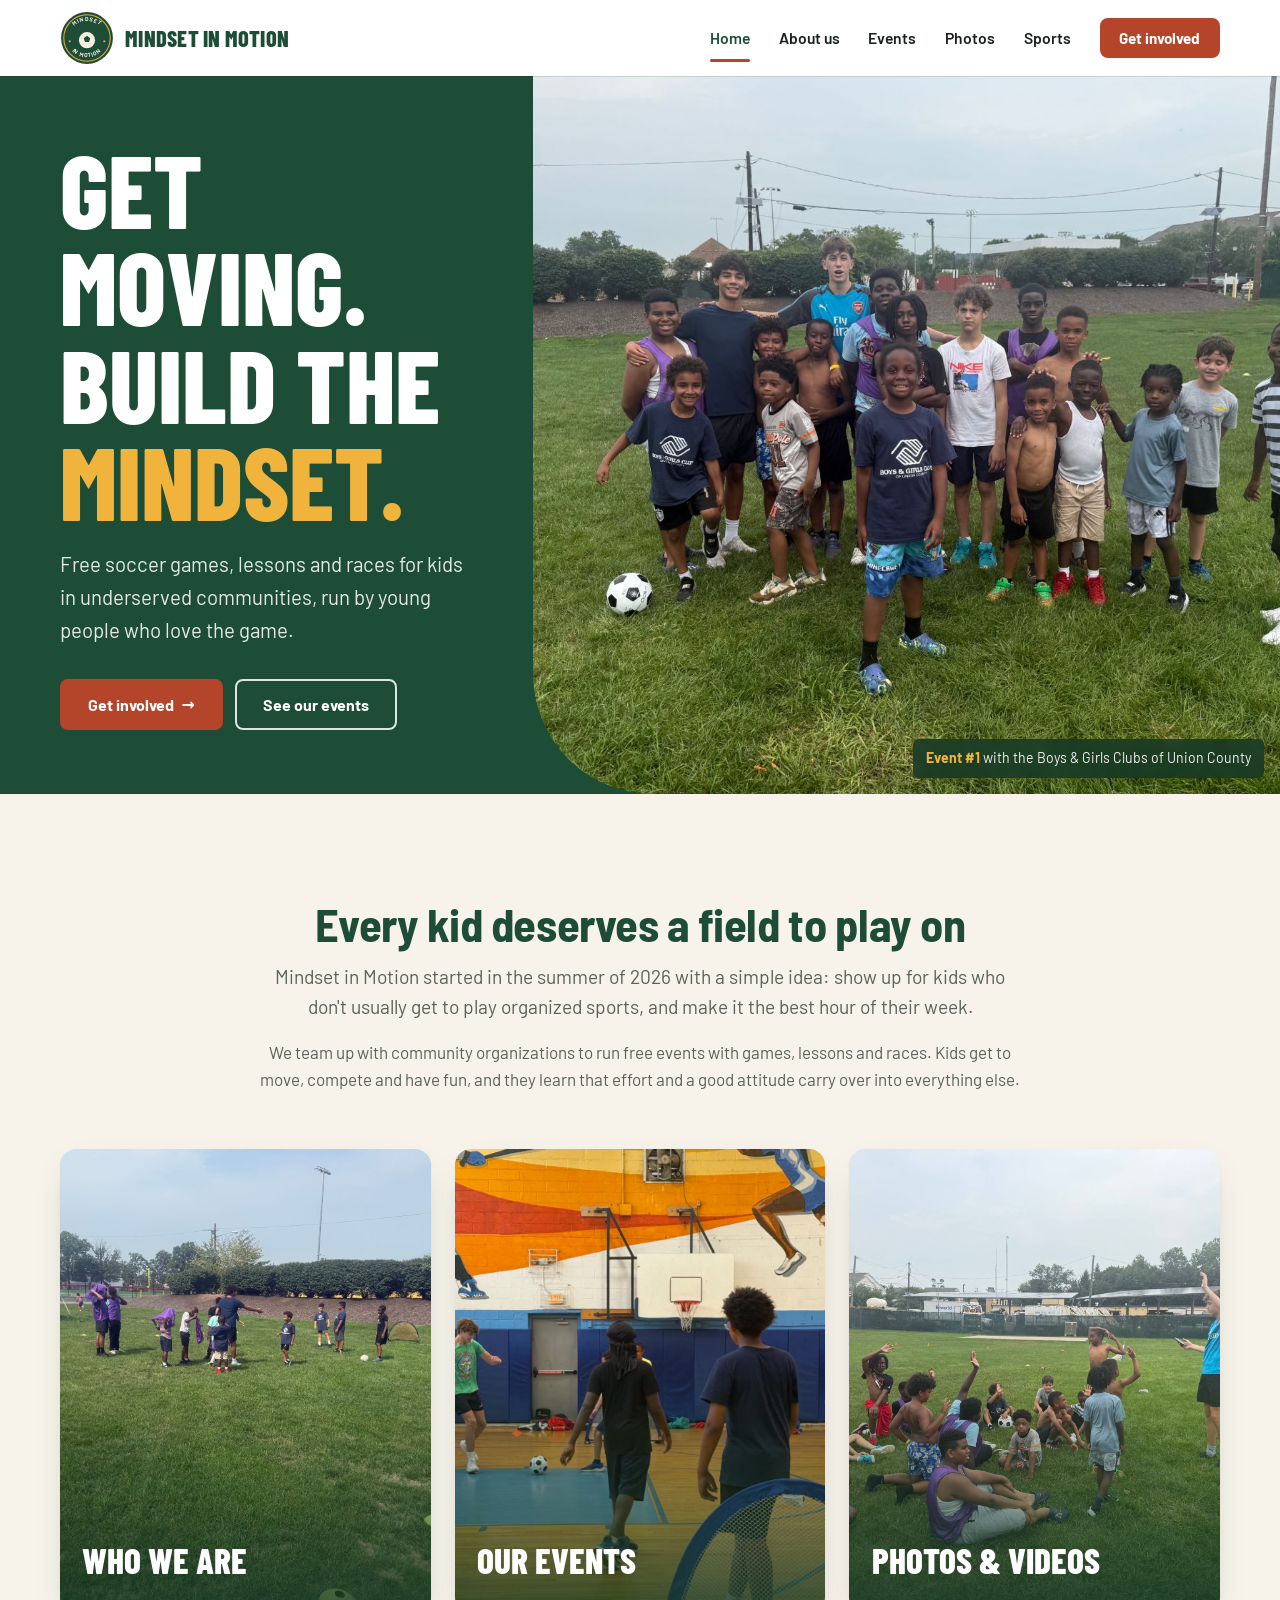
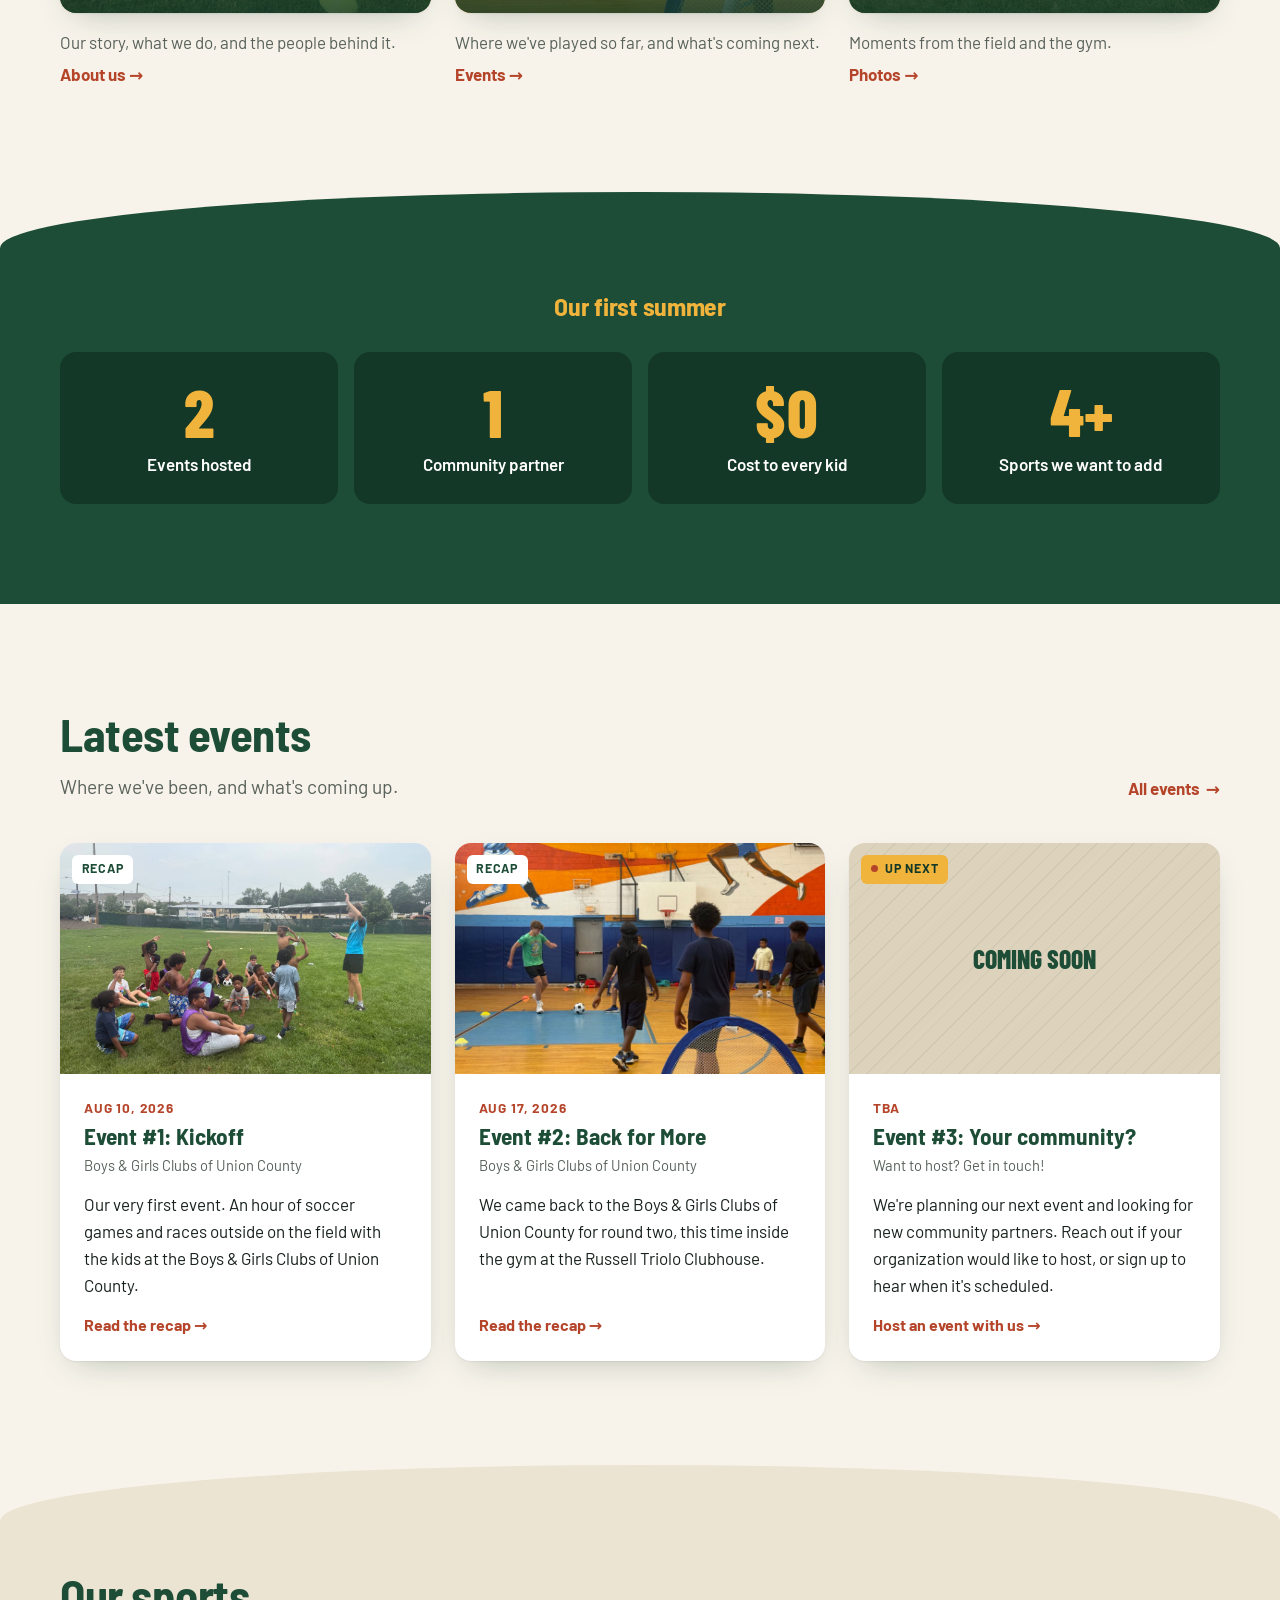
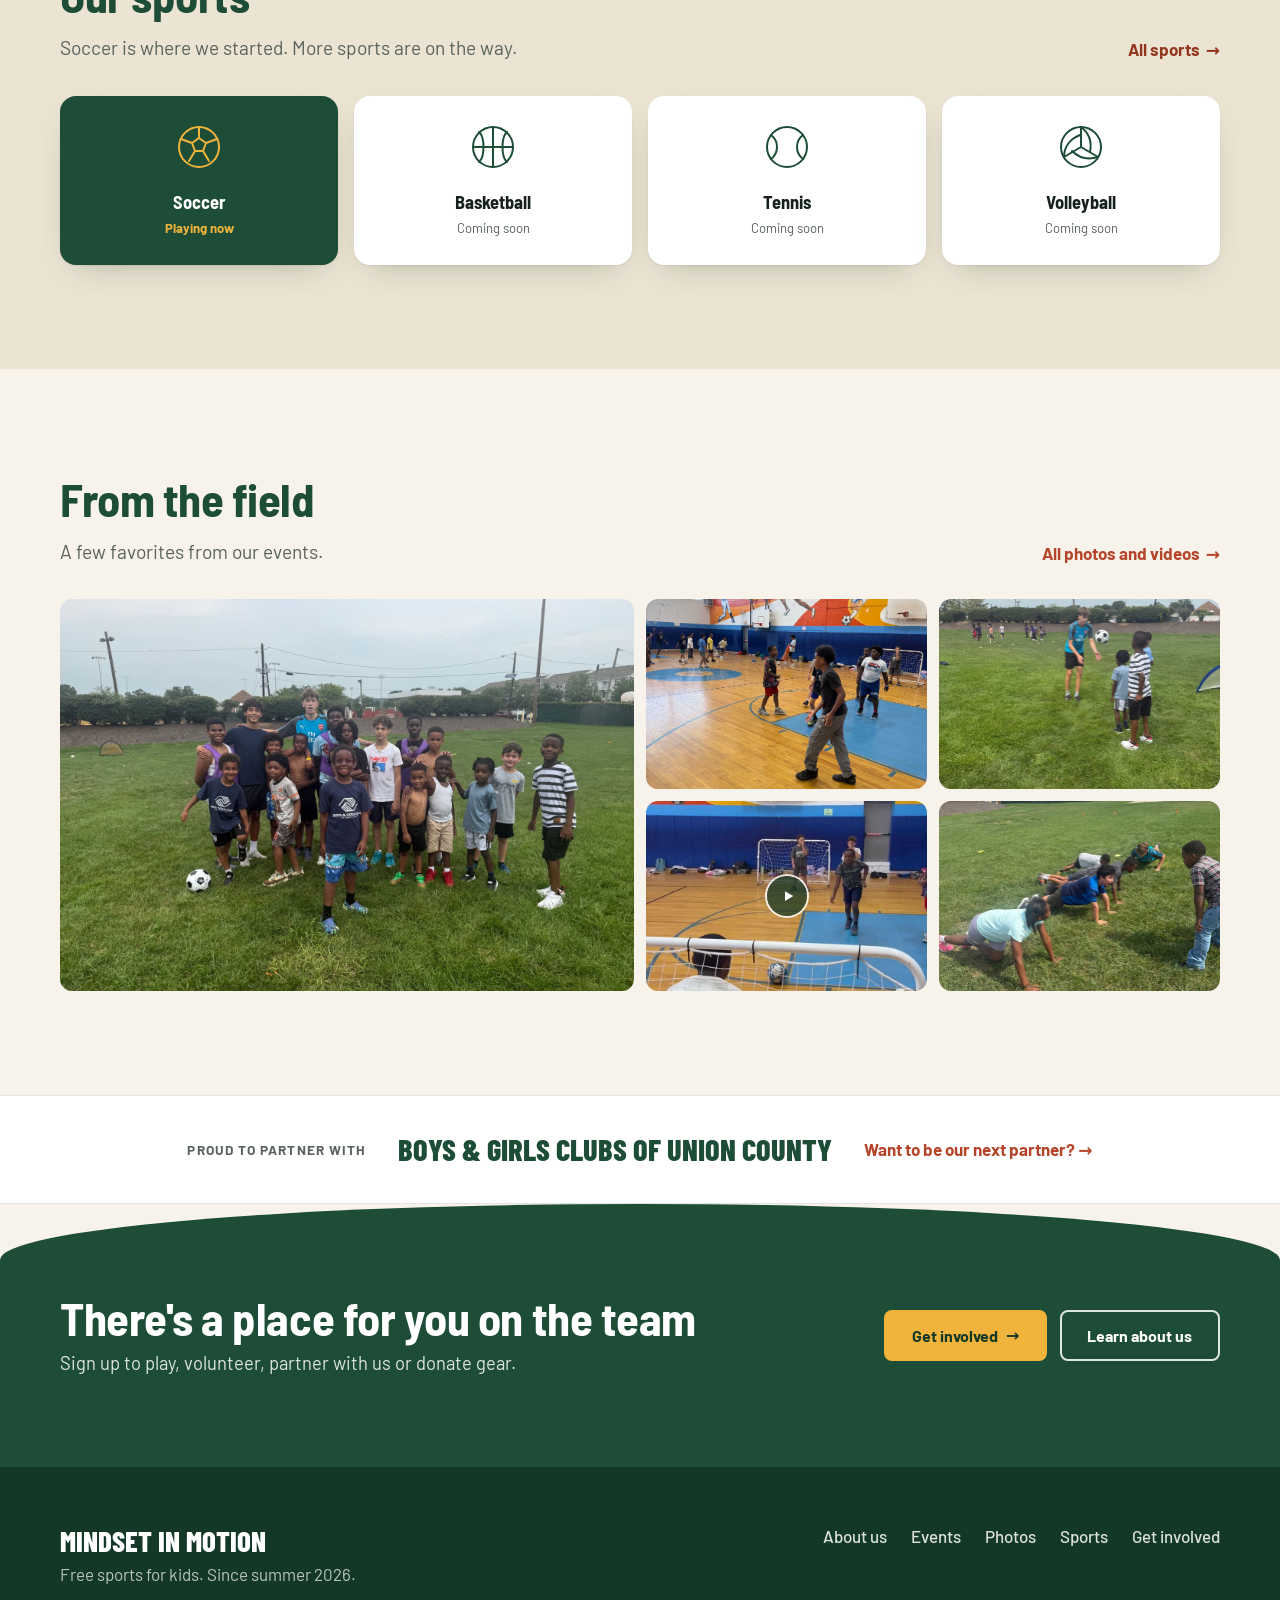
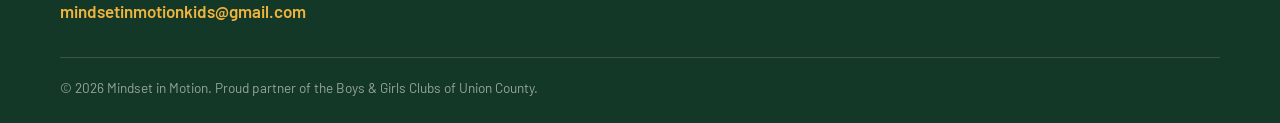
==== commit 0c05e13e: "Use Barlow Semi Condensed for headings and fix small-text contrast - Section and card headings use B" ====
--- a/index.html
+++ b/index.html
@@ -7,7 +7,7 @@
   <meta name="description" content="Mindset in Motion is a youth-led nonprofit bringing free soccer games, lessons and races to kids in underserved communities.">
   <link rel="preconnect" href="https://fonts.googleapis.com">
   <link rel="preconnect" href="https://fonts.gstatic.com" crossorigin>
-  <link href="https://fonts.googleapis.com/css2?family=Barlow+Condensed:wght@700;800&family=Barlow:wght@400;500;600;700&display=swap" rel="stylesheet">
+  <link href="https://fonts.googleapis.com/css2?family=Barlow+Condensed:wght@700;800&family=Barlow+Semi+Condensed:wght@600;700&family=Barlow:wght@400;500;600;700&display=swap" rel="stylesheet">
   <link rel="stylesheet" href="styles.css">
   <link rel="preload" as="image" href="photos/team-photo.jpg" fetchpriority="high">
   <link rel="icon" href="data:image/svg+xml,<svg xmlns='http://www.w3.org/2000/svg' viewBox='0 0 100 100'><circle cx='50' cy='50' r='48' fill='%231d4d36'/><circle cx='50' cy='50' r='40' fill='none' stroke='%23e8a83a' stroke-width='4'/><text x='50' y='67' font-size='46' text-anchor='middle' font-family='Arial Narrow,Arial' font-weight='900' fill='%23f4eee3'>M</text></svg>">
--- a/styles.css
+++ b/styles.css
@@ -3,6 +3,11 @@
   (Soccer Without Borders, Girls on the Run, SCORES, Up2Us Sports):
   full-bleed photo hero, a clear Get involved button, an impact-number band,
   three photo "pillar" cards, news-style event cards, and curved dividers.
+
+  Type: one superfamily, Barlow, cut three ways. Condensed for big
+  scoreboard-style headlines, Semi Condensed for section headings, and the
+  regular width for reading. Its letterforms come from road signs and
+  license plates, which suits a sports group.
 
   Palette: a soccer field and a running track.
   - Pitch green: main brand color (bands, headings, crest).
@@ -31,6 +36,7 @@
   --shadow: 0 1px 2px rgba(0,0,0,.06), 0 12px 32px -16px rgba(20,56,39,.35);
   --shadow-lift: 0 2px 4px rgba(0,0,0,.06), 0 24px 44px -18px rgba(20,56,39,.45);
   --display: "Barlow Condensed", "Arial Narrow", sans-serif;
+  --heading: "Barlow Semi Condensed", "Barlow", system-ui, sans-serif;
   --body: "Barlow", system-ui, sans-serif;
   --ease: cubic-bezier(.22, 1, .36, 1);
   --spring: cubic-bezier(.34, 1.56, .64, 1);
@@ -47,6 +53,7 @@
 .center { text-align: center; margin-inline: auto; }
 
 h1 { font-family: var(--display); font-weight: 800; text-transform: uppercase; line-height: .95; font-size: clamp(3.2rem, 8.5vw, 6.4rem); }
+h2, h3 { font-family: var(--heading); }
 h2 { font-weight: 700; font-size: clamp(2rem, 4.2vw, 2.9rem); line-height: 1.1; color: var(--green); margin-bottom: .8rem; letter-spacing: -.01em; }
 h3 { font-weight: 700; font-size: 1.3rem; line-height: 1.2; margin-bottom: .35rem; }
 .lead { font-size: 1.2rem; color: var(--muted); margin-bottom: 1rem; }
@@ -592,3 +599,6 @@
   ::view-transition-new(root) { animation-name: fade-in; }
   .timeline li.in::before { animation: none; }
 }
+
+/* Clay is slightly too light for small text on sand, so links there use the deeper clay */
+.section-sand .see-all, .section-sand .ev-link, .section-sand .faq a, .section-sand .timeline a, .section-sand .tile-more { color: var(--clay-deep); }
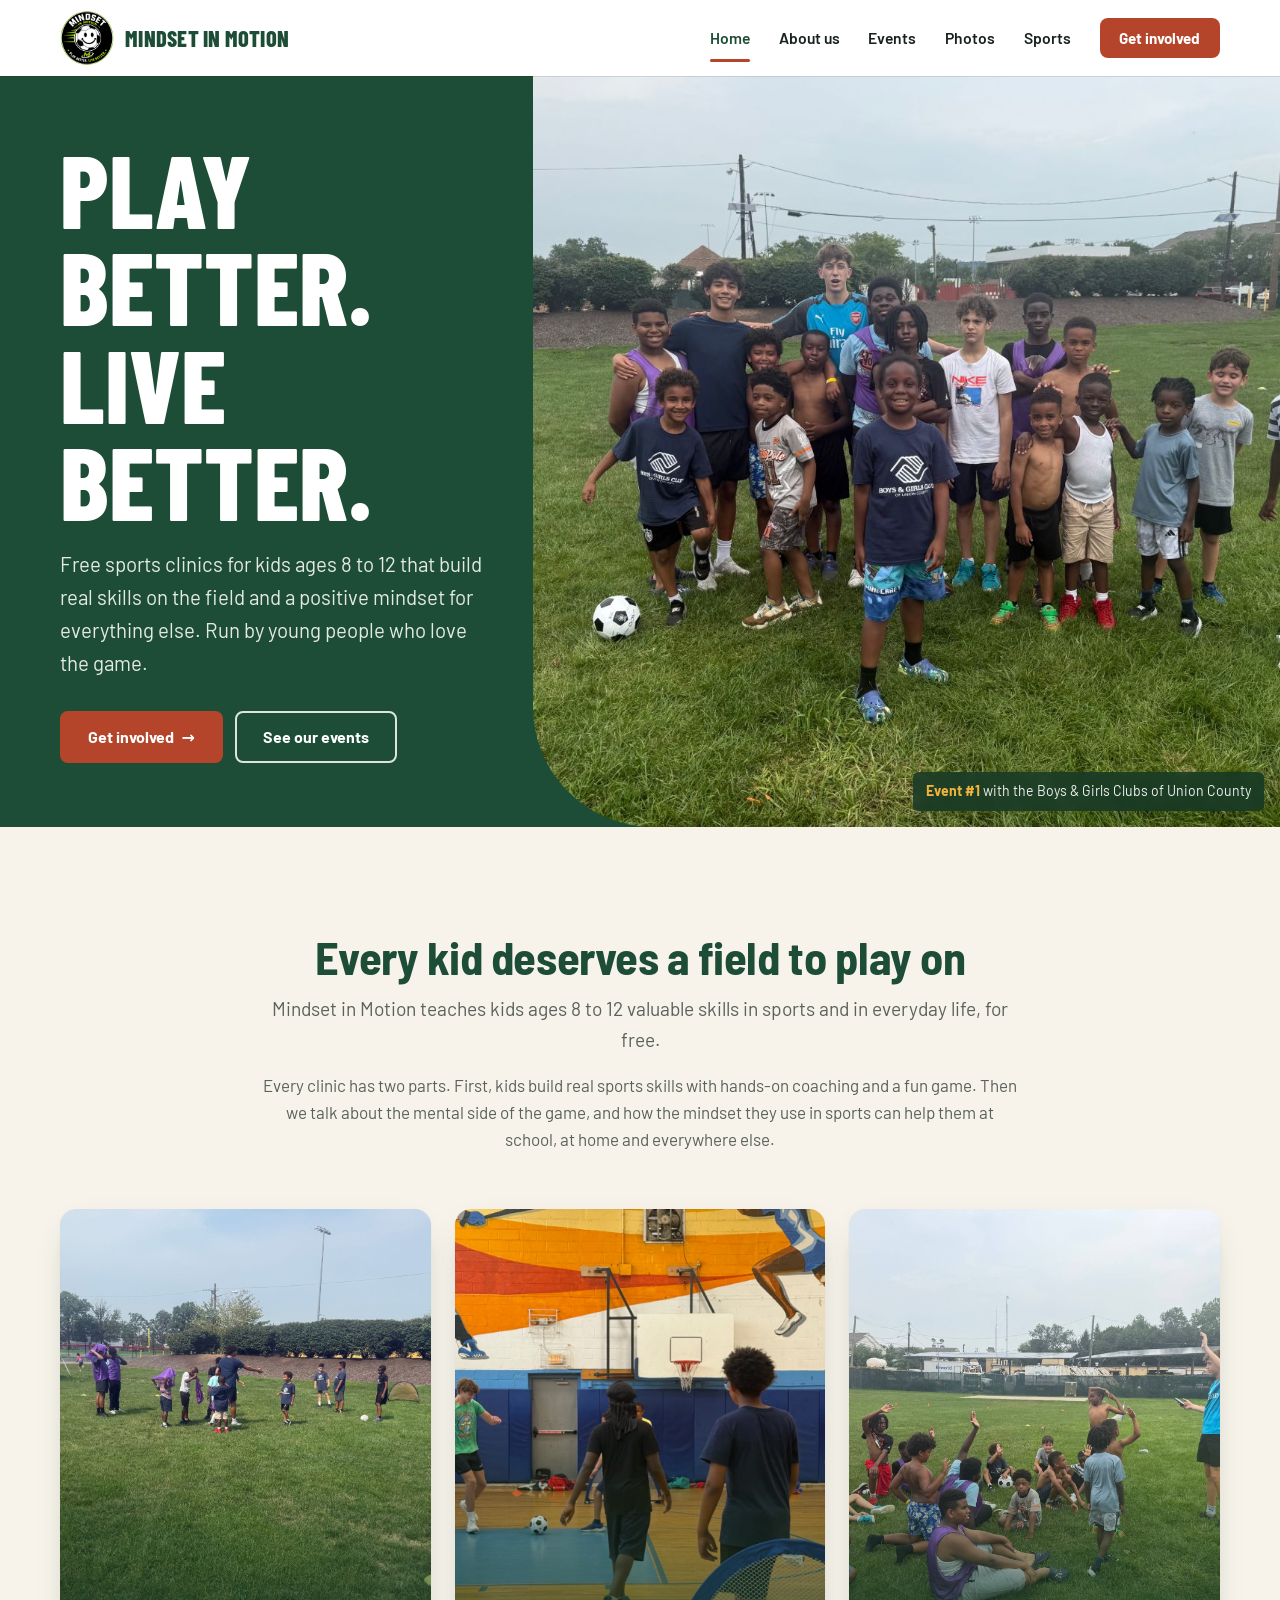
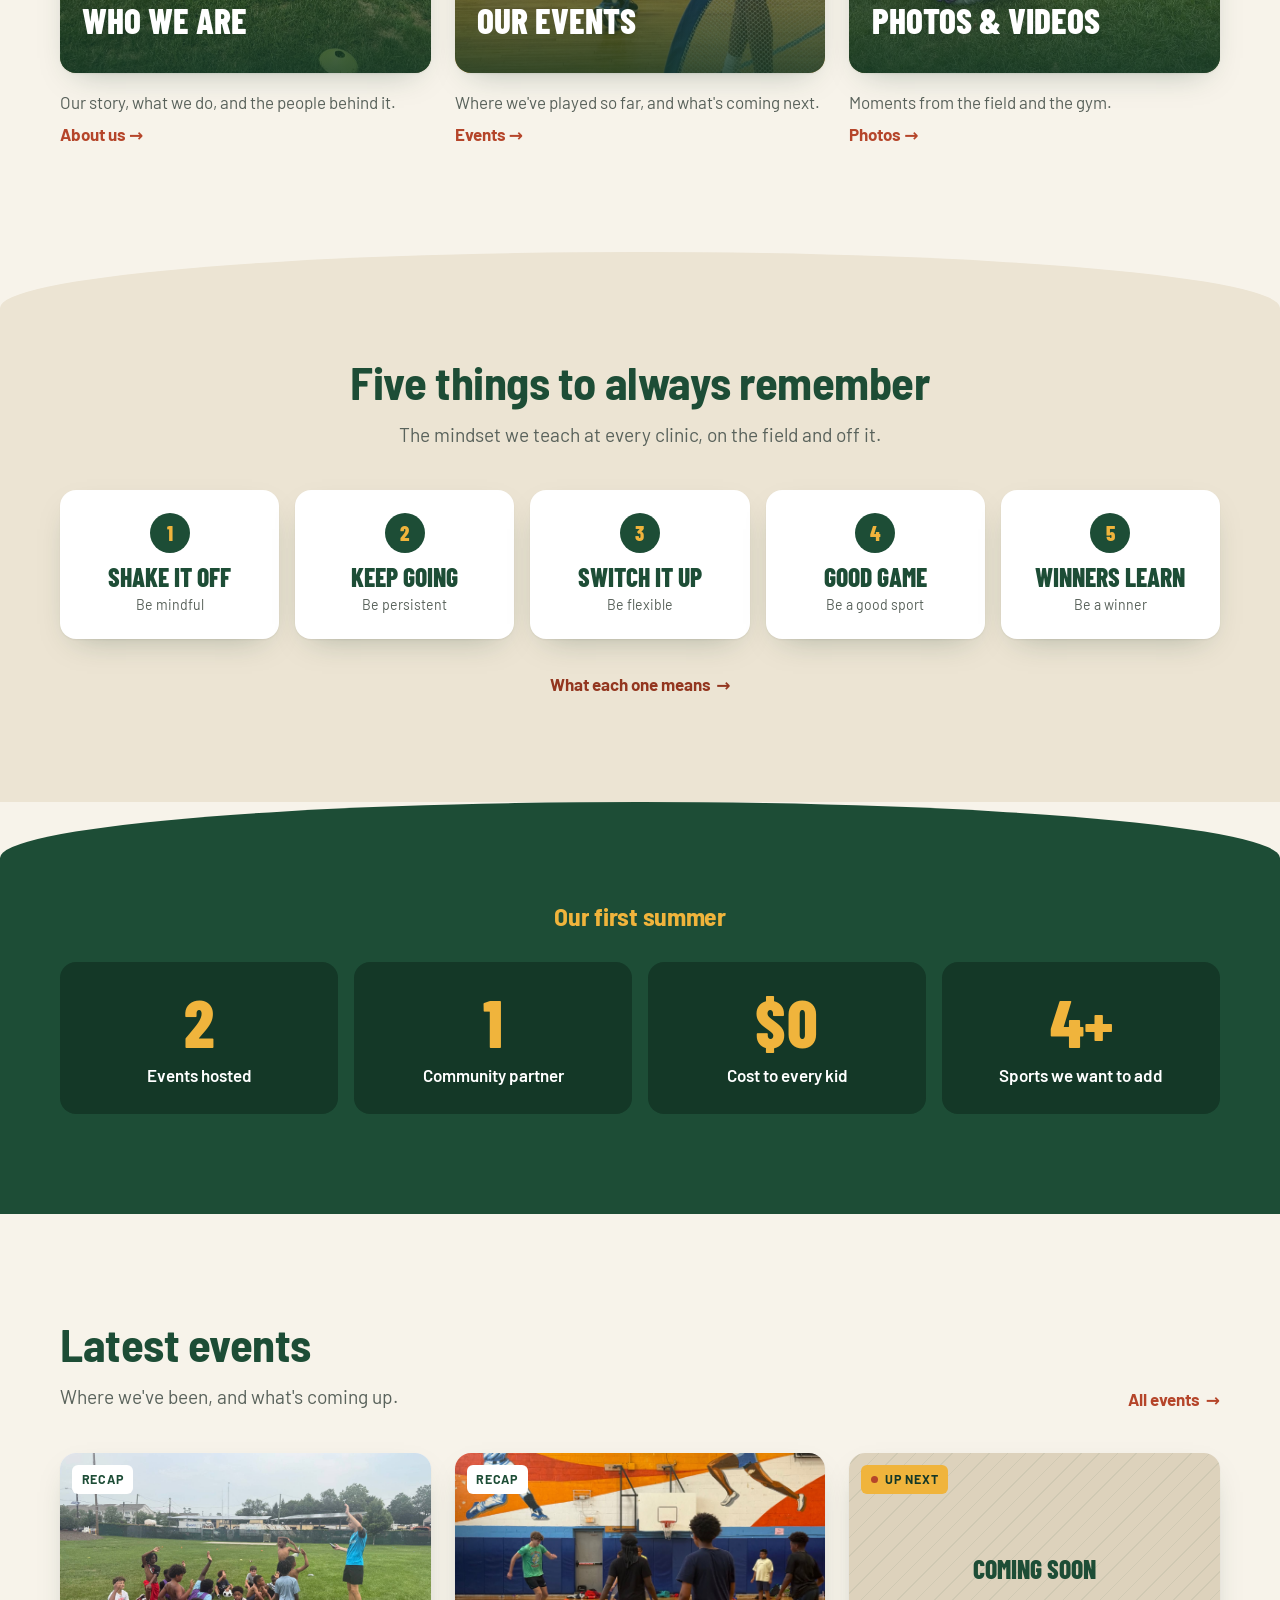
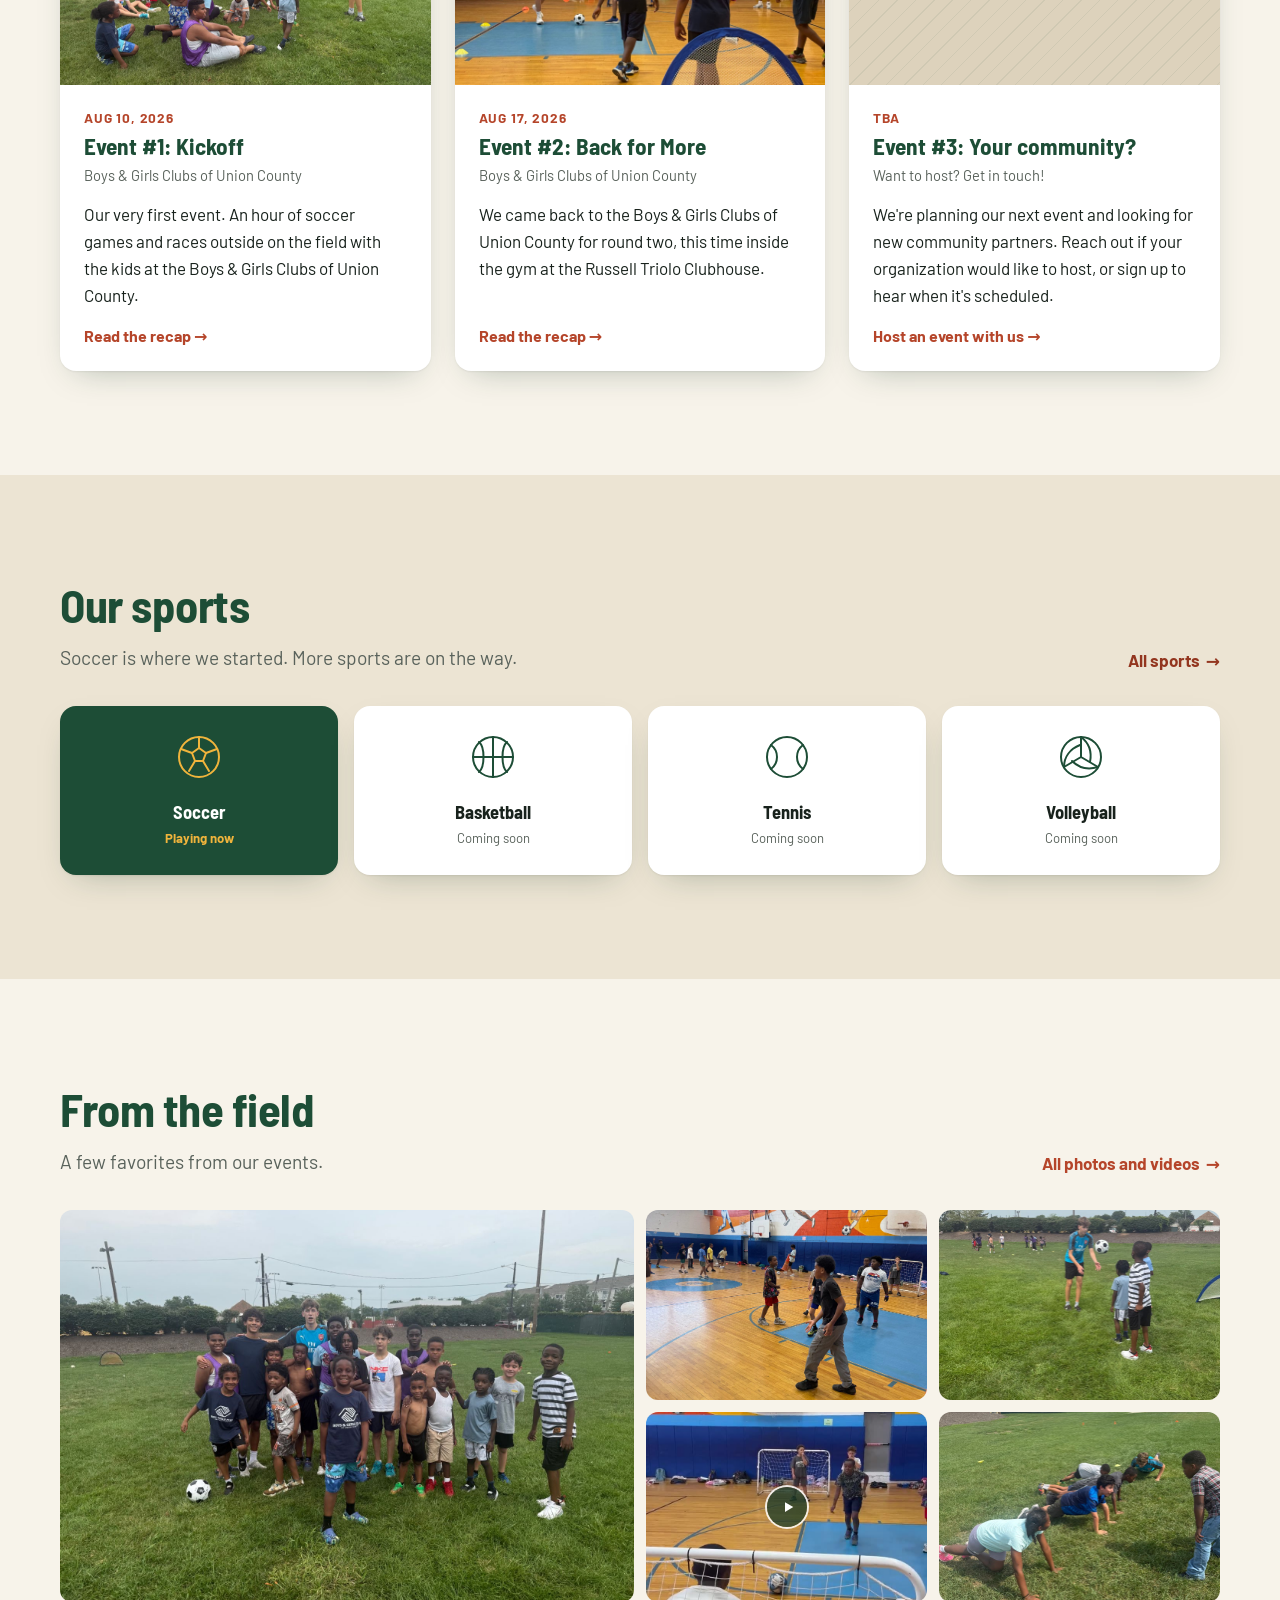
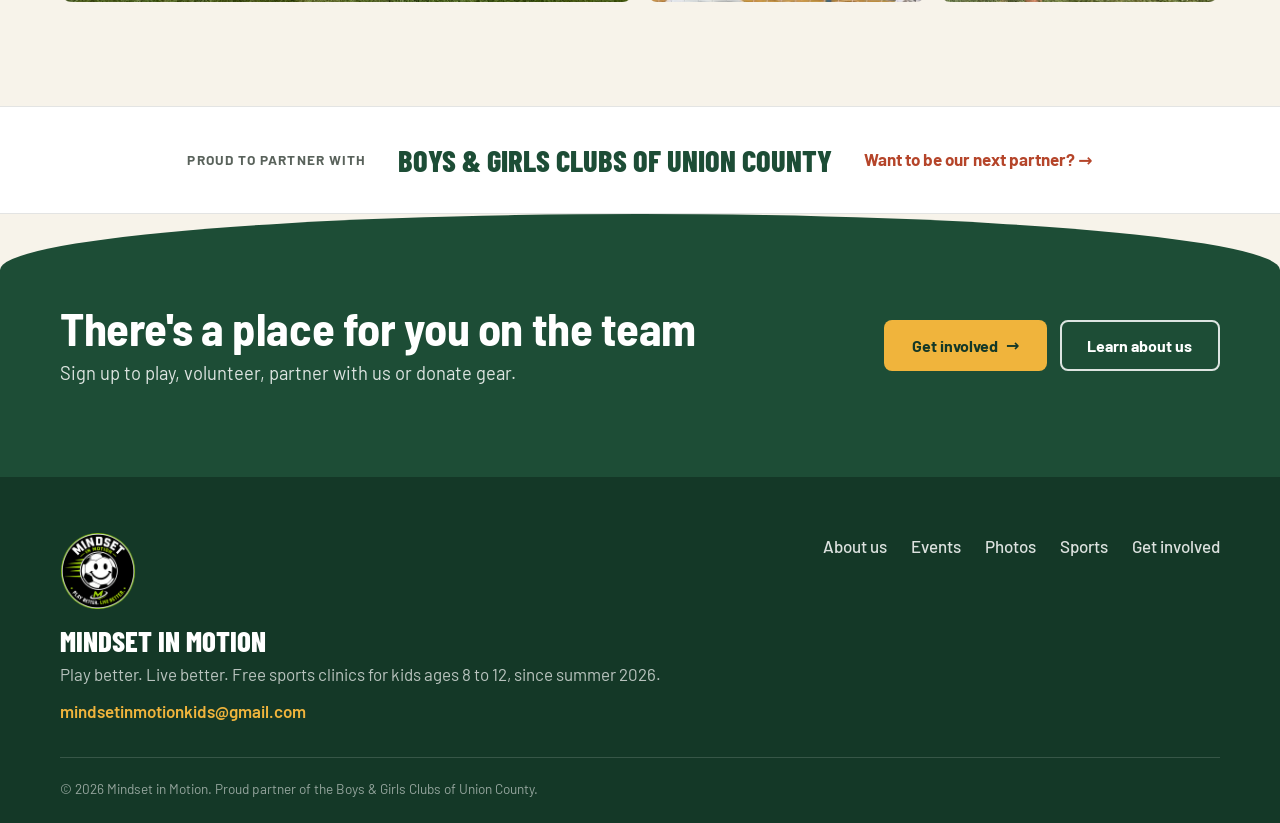
==== commit 05b36627: "Add the logo, slogan and clinic details from the one-sheet - Soccer-ball logo in the menu, footer an" ====
--- a/index.html
+++ b/index.html
@@ -4,13 +4,13 @@
   <meta charset="utf-8">
   <meta name="viewport" content="width=device-width, initial-scale=1">
   <title>Mindset in Motion</title>
-  <meta name="description" content="Mindset in Motion is a youth-led nonprofit bringing free soccer games, lessons and races to kids in underserved communities.">
+  <meta name="description" content="Mindset in Motion runs free sports clinics for kids ages 8 to 12 that build sports skills and life skills. Play better, live better.">
   <link rel="preconnect" href="https://fonts.googleapis.com">
   <link rel="preconnect" href="https://fonts.gstatic.com" crossorigin>
   <link href="https://fonts.googleapis.com/css2?family=Barlow+Condensed:wght@700;800&family=Barlow+Semi+Condensed:wght@600;700&family=Barlow:wght@400;500;600;700&display=swap" rel="stylesheet">
   <link rel="stylesheet" href="styles.css">
   <link rel="preload" as="image" href="photos/team-photo.jpg" fetchpriority="high">
-  <link rel="icon" href="data:image/svg+xml,<svg xmlns='http://www.w3.org/2000/svg' viewBox='0 0 100 100'><circle cx='50' cy='50' r='48' fill='%231d4d36'/><circle cx='50' cy='50' r='40' fill='none' stroke='%23e8a83a' stroke-width='4'/><text x='50' y='67' font-size='46' text-anchor='middle' font-family='Arial Narrow,Arial' font-weight='900' fill='%23f4eee3'>M</text></svg>">
+  <link rel="icon" type="image/png" href="brand/logo-64.png">
 </head>
 <body data-page="index">
 <a class="skip" href="#main">Skip to content</a>
@@ -18,16 +18,7 @@
 <header class="nav" id="top">
   <div class="wrap nav-inner">
     <a href="index.html" class="logo" aria-label="Mindset in Motion home">
-      <svg class="crest" viewBox="0 0 100 100" aria-hidden="true">
-        <defs><path id="arcTop" d="M18 50a32 32 0 0 1 64 0"/><path id="arcBot" d="M14 50a36 36 0 0 0 72 0"/></defs>
-        <circle cx="50" cy="50" r="48" fill="#1d4d36"/>
-        <circle cx="50" cy="50" r="43" fill="none" stroke="#e8a83a" stroke-width="2"/>
-        <text font-size="10.5" font-weight="700" fill="#f4eee3" letter-spacing="1.5"><textPath href="#arcTop" startOffset="50%" text-anchor="middle">MINDSET</textPath></text>
-        <text font-size="10.5" font-weight="700" fill="#f4eee3" letter-spacing="1.5"><textPath href="#arcBot" startOffset="50%" text-anchor="middle">IN MOTION</textPath></text>
-        <circle cx="50" cy="54" r="15" fill="#f4eee3"/>
-        <path class="crest-ball" d="M50 46l6 4.5-2.3 7h-7.4l-2.3-7z" fill="#1d4d36"/>
-        <circle cx="18" cy="56" r="2" fill="#e8a83a"/><circle cx="82" cy="56" r="2" fill="#e8a83a"/>
-      </svg>
+      <img class="crest" src="brand/logo-160.png" alt="" width="54" height="54">
       <span class="logo-text">Mindset in Motion</span>
     </a>
     <button class="nav-toggle" aria-label="Open menu" aria-expanded="false"><span></span><span></span><span></span></button>
@@ -48,8 +39,8 @@
   <!-- HERO -->
   <section class="hero">
     <div class="hero-copy">
-      <h1 class="hero-title"><span class="line"><span>Get moving.</span></span> <span class="line"><span>Build the</span></span> <span class="line"><span>mindset.</span></span></h1>
-      <p>Free soccer games, lessons and races for kids in underserved communities, run by young people who love the game.</p>
+      <h1 class="hero-title"><span class="line"><span>Play better.</span></span> <span class="line"><span>Live better.</span></span></h1>
+      <p>Free sports clinics for kids ages 8 to 12 that build real skills on the field and a positive mindset for everything else. Run by young people who love the game.</p>
       <div class="hero-cta">
         <a href="get-involved.html" class="btn btn-clay">Get involved <span class="arr" aria-hidden="true">→</span></a>
         <a href="events.html" class="btn btn-ghost">See our events</a>
@@ -65,8 +56,8 @@
   <section class="section intro">
     <div class="wrap narrow center">
       <h2>Every kid deserves a field to play on</h2>
-      <p class="lead">Mindset in Motion started in the summer of 2026 with a simple idea: show up for kids who don't usually get to play organized sports, and make it the best hour of their week.</p>
-      <p>We team up with community organizations to run free events with games, lessons and races. Kids get to move, compete and have fun, and they learn that effort and a good attitude carry over into everything else.</p>
+      <p class="lead">Mindset in Motion teaches kids ages 8 to 12 valuable skills in sports and in everyday life, for free.</p>
+      <p>Every clinic has two parts. First, kids build real sports skills with hands-on coaching and a fun game. Then we talk about the mental side of the game, and how the mindset they use in sports can help them at school, at home and everywhere else.</p>
     </div>
     <div class="wrap tiles">
       <a class="tile" href="about.html">
@@ -84,6 +75,24 @@
     </div>
   </section>
 
+  <!-- THE FIVE RULES (short version; full version on About) -->
+  <section class="section section-sand curve-top">
+    <div class="wrap">
+      <div class="center narrow">
+        <h2>Five things to always remember</h2>
+        <p class="lead">The mindset we teach at every clinic, on the field and off it.</p>
+      </div>
+      <ol class="rules-mini">
+        <li><span class="rule-n">1</span><strong>Shake it off</strong><span>Be mindful</span></li>
+        <li><span class="rule-n">2</span><strong>Keep going</strong><span>Be persistent</span></li>
+        <li><span class="rule-n">3</span><strong>Switch it up</strong><span>Be flexible</span></li>
+        <li><span class="rule-n">4</span><strong>Good game</strong><span>Be a good sport</span></li>
+        <li><span class="rule-n">5</span><strong>Winners learn</strong><span>Be a winner</span></li>
+      </ol>
+      <p class="center more-link"><a class="see-all" href="about.html#mindset">What each one means <span class="arr" aria-hidden="true">→</span></a></p>
+    </div>
+  </section>
+
   <!-- IMPACT BAND -->
   <section class="impact">
     <div class="wrap">
@@ -112,7 +121,7 @@
   </section>
 
   <!-- SPORTS -->
-  <section class="section section-sand curve-top">
+  <section class="section section-sand">
     <div class="wrap">
       <div class="section-head">
         <div>
@@ -165,8 +174,9 @@
 <footer class="footer">
   <div class="wrap footer-inner">
     <div>
+      <img class="footer-logo" src="brand/logo-160.png" alt="Mindset in Motion logo" width="76" height="76" loading="lazy">
       <p class="footer-name">Mindset in Motion</p>
-      <p class="footer-tag">Free sports for kids. Since summer 2026.</p>
+      <p class="footer-tag">Play better. Live better. Free sports clinics for kids ages 8 to 12, since summer 2026.</p>
       <a class="footer-mail" href="mailto:mindsetinmotionkids@gmail.com">mindsetinmotionkids@gmail.com</a>
     </div>
     <nav class="footer-links" aria-label="Footer">
--- a/styles.css
+++ b/styles.css
@@ -83,9 +83,8 @@
 .nav.tucked { transform: translateY(-100%); box-shadow: none; }
 .nav-inner { display: flex; align-items: center; justify-content: space-between; height: 76px; }
 .logo { display: flex; align-items: center; gap: .7rem; text-decoration: none; }
-.crest { width: 54px; height: 54px; font-family: var(--body); transition: transform .5s var(--spring); }
+.crest { width: 54px; height: 54px; border-radius: 50%; transition: transform .5s var(--spring); }
 .logo:hover .crest { transform: rotate(-8deg) scale(1.05); }
-.crest-ball { transform-box: fill-box; transform-origin: center; }
 .logo-text { font: 800 1.4rem var(--display); text-transform: uppercase; color: var(--green); letter-spacing: .01em; }
 .nav-links { position: relative; display: flex; align-items: center; gap: 1.8rem; }
 .nav-links a:not(.btn) { position: relative; text-decoration: none; font-weight: 600; font-size: .98rem; color: var(--ink); padding: .3rem 0; transition: color .2s; }
@@ -337,26 +336,28 @@
 @media (max-width: 520px) { .sp-grid { grid-auto-rows: 90px; } }
 
 /* People (About page) */
-.people { display: grid; grid-template-columns: repeat(auto-fit, minmax(300px, 1fr)); gap: 1.5rem; margin-top: 2.5rem; }
-.person { position: relative; display: grid; grid-template-columns: 150px minmax(0, 1fr); background: var(--white); border-radius: var(--radius); overflow: hidden; box-shadow: var(--shadow); text-decoration: none; color: inherit; transition: transform .45s var(--ease), box-shadow .45s; }
+.people { display: grid; gap: 1.5rem; margin: 2.5rem auto 0; max-width: 980px; }
+.person { position: relative; display: grid; grid-template-columns: 220px minmax(0, 1fr); background: var(--white); border-radius: var(--radius); overflow: hidden; box-shadow: var(--shadow); text-decoration: none; color: inherit; transition: transform .45s var(--ease), box-shadow .45s; }
 .person:hover { transform: translateY(-5px); box-shadow: var(--shadow-lift); }
 .person::after { content: ""; position: absolute; inset: 0; background: radial-gradient(circle at var(--mx, 50%) var(--my, 30%), rgba(240,180,60,.12), transparent 45%); opacity: 0; transition: opacity .3s; pointer-events: none; }
 .person:hover::after { opacity: 1; }
 .person-art { display: grid; place-items: center; background: var(--green); overflow: hidden; }
 .person-art img { width: 100%; height: 100%; object-fit: cover; }
-.jersey-num { font: 800 7.5rem/1 var(--display); color: transparent; -webkit-text-stroke: 3px rgba(240,180,60,.55); transition: transform .6s var(--spring), -webkit-text-stroke-color .4s; }
+.jersey-num { font: 800 9rem/1 var(--display); color: transparent; -webkit-text-stroke: 3px rgba(240,180,60,.55); transition: transform .6s var(--spring), -webkit-text-stroke-color .4s; }
 .person:hover .jersey-num { transform: scale(1.1) rotate(-4deg); -webkit-text-stroke-color: rgba(240,180,60,.95); }
-.person-body { padding: 1.5rem 1.6rem 1.6rem; }
+.person-body { padding: 1.8rem 2rem 2rem; }
+.person-body .ev-highlights { grid-template-columns: repeat(auto-fit, minmax(220px, 1fr)); column-gap: 1.5rem; }
 .person-body h3 { color: var(--green); font-size: 1.45rem; margin: 0; }
 .person-role { display: inline-block; color: var(--clay); font-weight: 700; font-size: .95rem; margin-bottom: .6rem; }
 .person-body p { color: var(--muted); margin-bottom: .8rem; }
 .person-body h4, .ef-body h4 { font-size: .8rem; text-transform: uppercase; letter-spacing: .08em; color: var(--green); margin-bottom: .5rem; }
 .person-body .ev-highlights { margin: 0; }
-.person-join { border: 2px dashed var(--sand-deep); box-shadow: none; background: transparent; }
+.person-join { border: 2px dashed var(--sand-deep); box-shadow: none; background: transparent; grid-template-columns: 140px minmax(0, 1fr); }
+.person-join .jersey-num { font-size: 6rem; }
 .person-join .person-art { background: var(--sand-deep); }
 .person-join .jersey-num { -webkit-text-stroke-color: rgba(29,77,54,.35); }
 .person-join:hover { border-color: var(--clay); background: var(--white); }
-@media (max-width: 520px) { .person { grid-template-columns: 1fr; } .person-art { height: 150px; } }
+@media (max-width: 640px) { .person, .person-join { grid-template-columns: 1fr; } .person-art { height: 150px; } }
 
 /* Shared page parts */
 .kicker { font-size: .85rem; font-weight: 700; text-transform: uppercase; letter-spacing: .12em; color: var(--sun); margin-bottom: .8rem; animation: fade-up .8s var(--ease) backwards; }
@@ -600,5 +601,42 @@
   .timeline li.in::before { animation: none; }
 }
 
+/* Logo in the footer */
+.footer-logo { display: block; width: 76px; height: 76px; margin-bottom: .9rem; transition: transform .6s var(--spring); }
+.footer-logo:hover { transform: rotate(-10deg) scale(1.05); }
+
+/* Five things to always remember: short version (Home) */
+.rules-mini { list-style: none; display: grid; grid-template-columns: repeat(5, 1fr); gap: 1rem; margin-top: 2.5rem; }
+.rules-mini li { background: var(--white); border-radius: var(--radius); padding: 1.4rem 1rem; text-align: center; box-shadow: var(--shadow); display: grid; justify-items: center; gap: .2rem; transition: transform .4s var(--ease), box-shadow .4s; }
+.rules-mini li:hover { transform: translateY(-5px); box-shadow: var(--shadow-lift); }
+.rules-mini strong { font: 800 1.6rem/1.05 var(--display); text-transform: uppercase; color: var(--green); margin-top: .5rem; }
+.rules-mini li > span:last-child { font-size: .88rem; color: var(--muted); }
+.rule-n { display: grid; place-items: center; width: 40px; height: 40px; border-radius: 50%; background: var(--green); color: var(--sun); font: 800 1.3rem var(--display); }
+.rules-mini li.in .rule-n, .rule.in .rule-n { animation: pop-in .6s var(--spring) calc(var(--d, 0s) + .2s) backwards; }
+@media (max-width: 900px) { .rules-mini { grid-template-columns: repeat(3, 1fr); } }
+@media (max-width: 560px) { .rules-mini { grid-template-columns: 1fr 1fr; } .rules-mini li:last-child { grid-column: span 2; } }
+
+/* Five things to always remember: full version (About) */
+.rules { display: flex; flex-wrap: wrap; justify-content: center; gap: 1.2rem; margin-top: 2.5rem; }
+.rule { position: relative; flex: 1 1 300px; max-width: 370px; background: var(--white); border-radius: var(--radius); padding: 1.8rem 1.6rem 1.6rem; box-shadow: var(--shadow); display: flex; flex-direction: column; transition: transform .4s var(--ease), box-shadow .4s; }
+.rule:hover { transform: translateY(-5px); box-shadow: var(--shadow-lift); }
+.rule h3 { font: 800 2rem/1 var(--display); text-transform: uppercase; color: var(--green); margin: 1rem 0 .2rem; }
+.rule-formal { font-size: .8rem; font-weight: 700; text-transform: uppercase; letter-spacing: .08em; color: var(--clay); margin-bottom: .8rem; }
+.rule p { color: var(--muted); }
+.rule .rule-take { margin-top: auto; padding-top: 1rem; }
+.rule-take { background: var(--cream); border-radius: 10px; padding: .8rem 1rem !important; margin-top: 1rem !important; color: var(--ink) !important; font-size: .95rem; }
+.rule-take strong { color: var(--green); }
+
+/* Quote under the team */
+.quote { max-width: 760px; margin: 3rem auto 0; text-align: center; }
+.quote blockquote { font: 600 clamp(1.25rem, 2.4vw, 1.6rem)/1.35 var(--heading); color: var(--green); position: relative; }
+.quote blockquote::before { content: "“"; display: block; font: 800 4.5rem/.6 var(--display); color: var(--clay); margin-bottom: .6rem; }
+.quote figcaption { margin-top: 1rem; font-weight: 700; color: var(--clay); text-transform: uppercase; letter-spacing: .08em; font-size: .85rem; }
+
+/* Clinic steps: three 20-minute parts */
+.steps.steps-3 { grid-template-columns: repeat(3, 1fr); }
+.step-time { display: block; font-size: .78rem; font-weight: 700; text-transform: uppercase; letter-spacing: .08em; color: var(--clay); margin-bottom: .2rem; }
+@media (max-width: 900px) { .steps.steps-3 { grid-template-columns: 1fr; } }
+
 /* Clay is slightly too light for small text on sand, so links there use the deeper clay */
 .section-sand .see-all, .section-sand .ev-link, .section-sand .faq a, .section-sand .timeline a, .section-sand .tile-more { color: var(--clay-deep); }
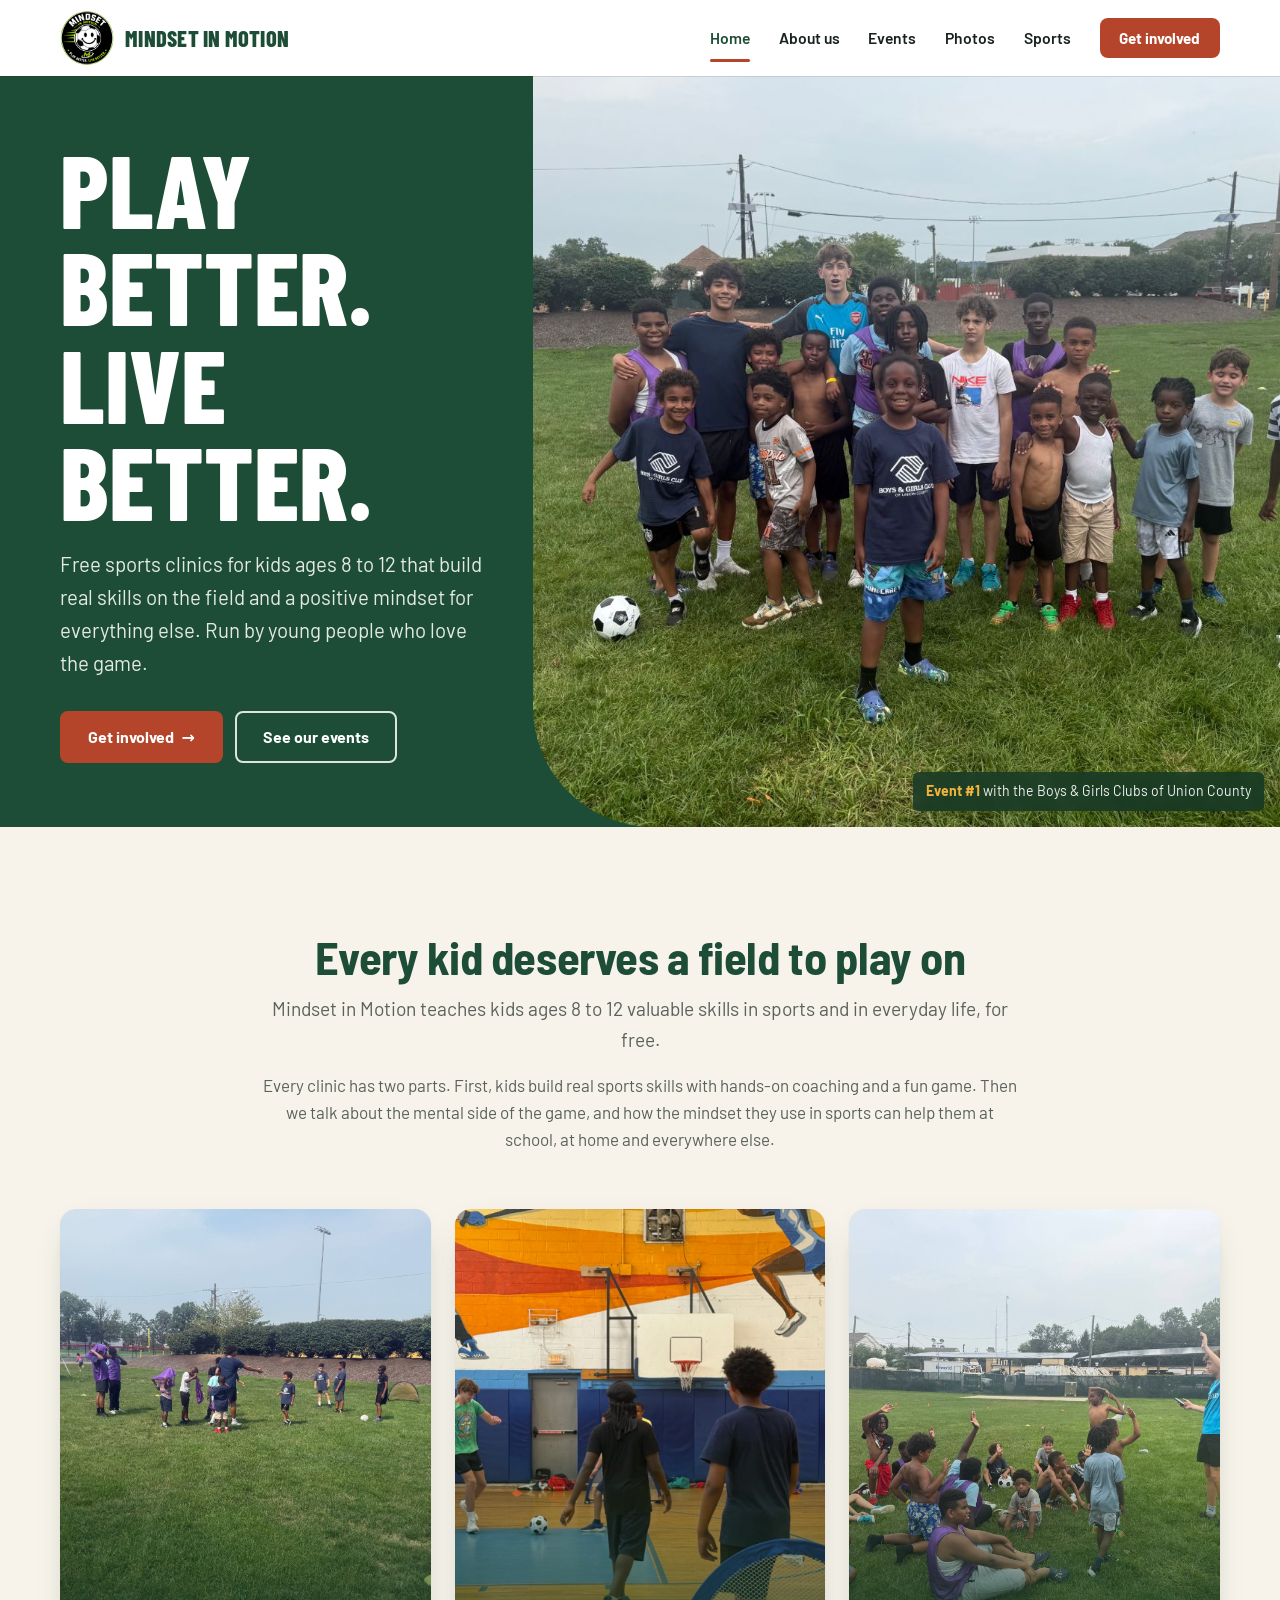
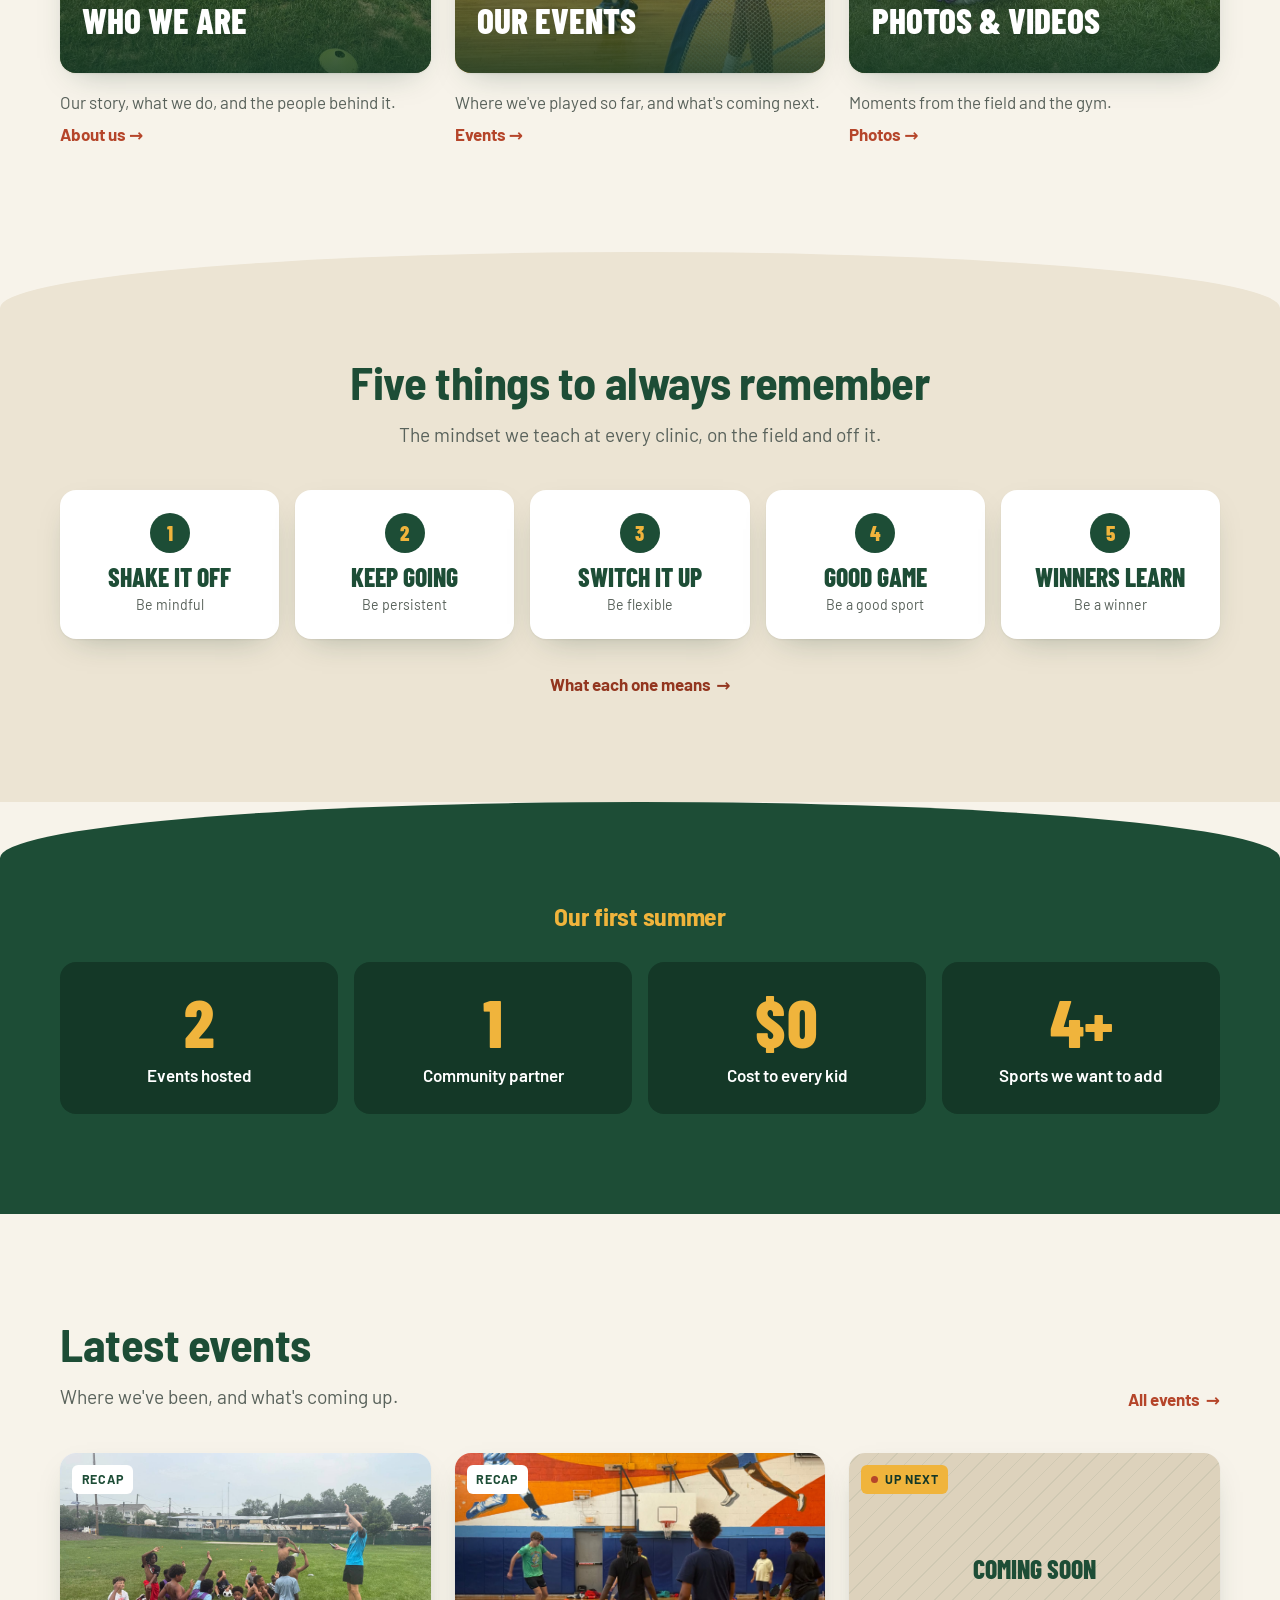
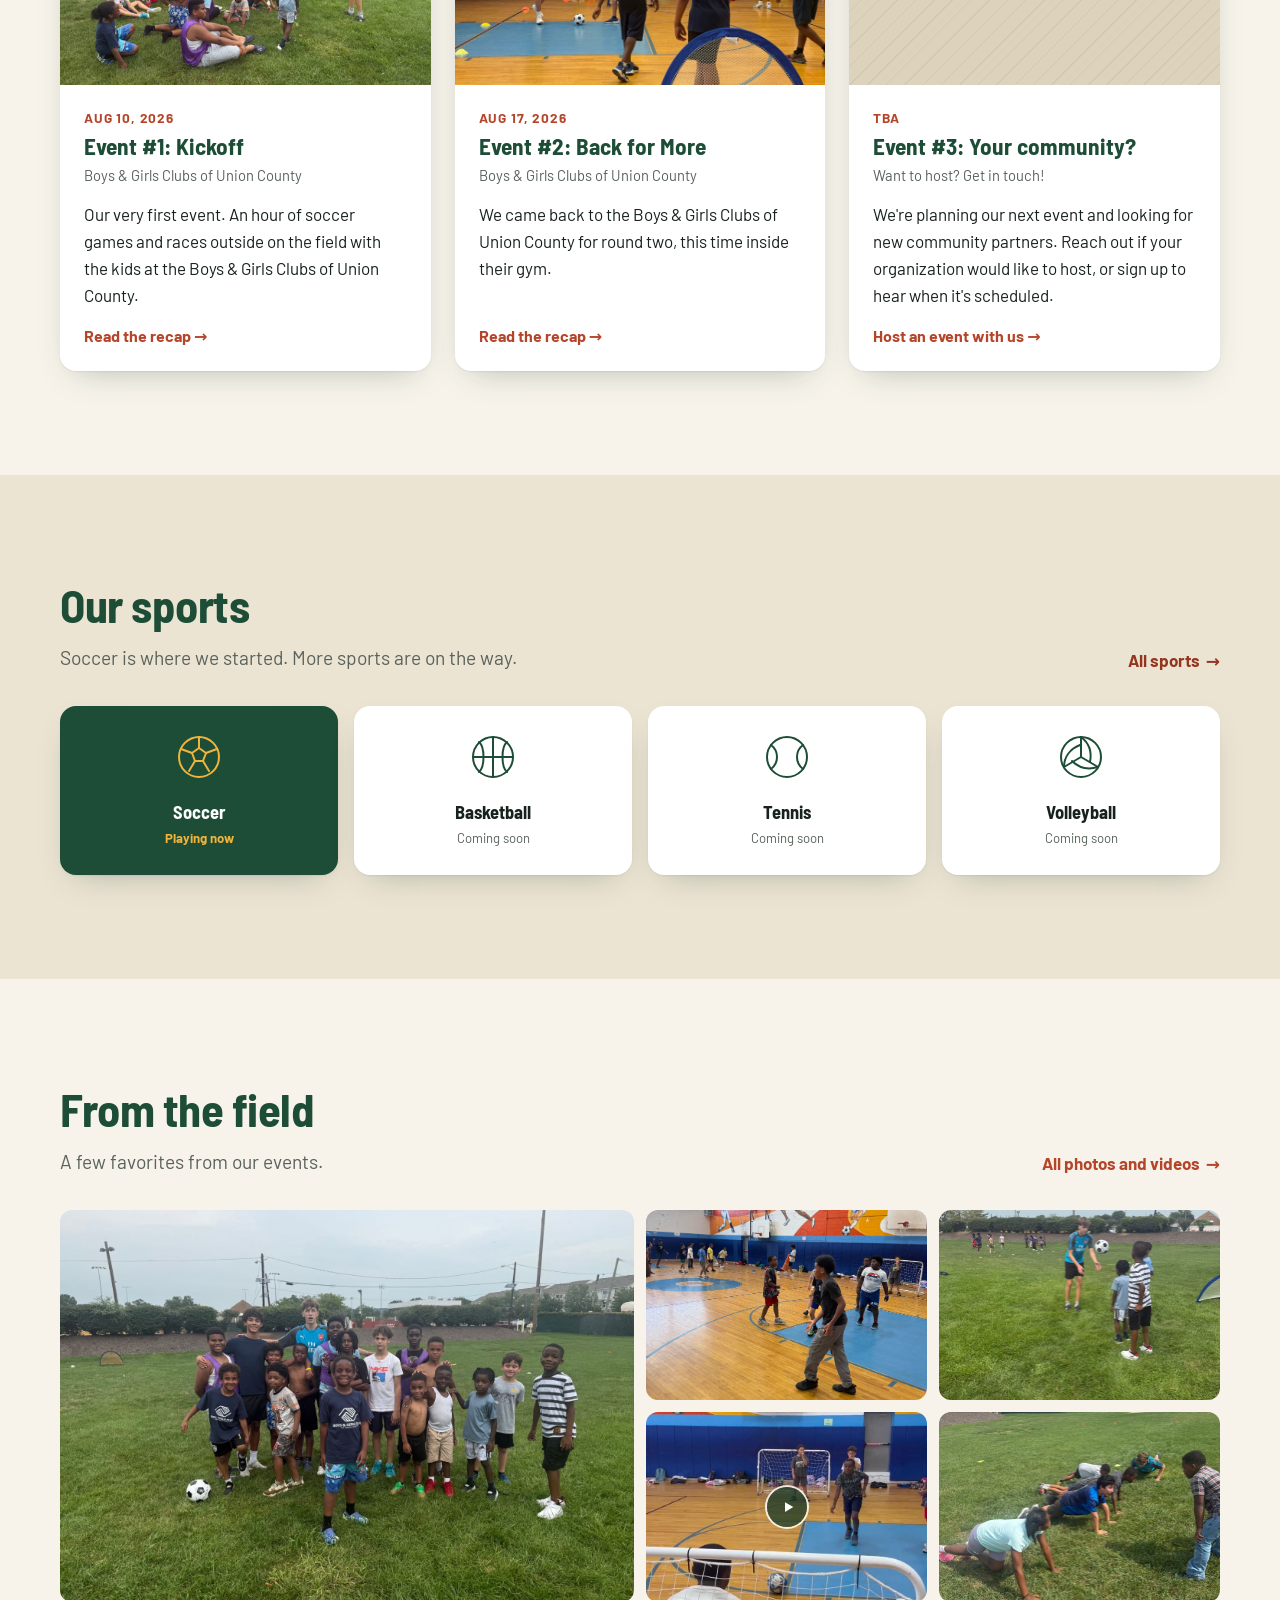
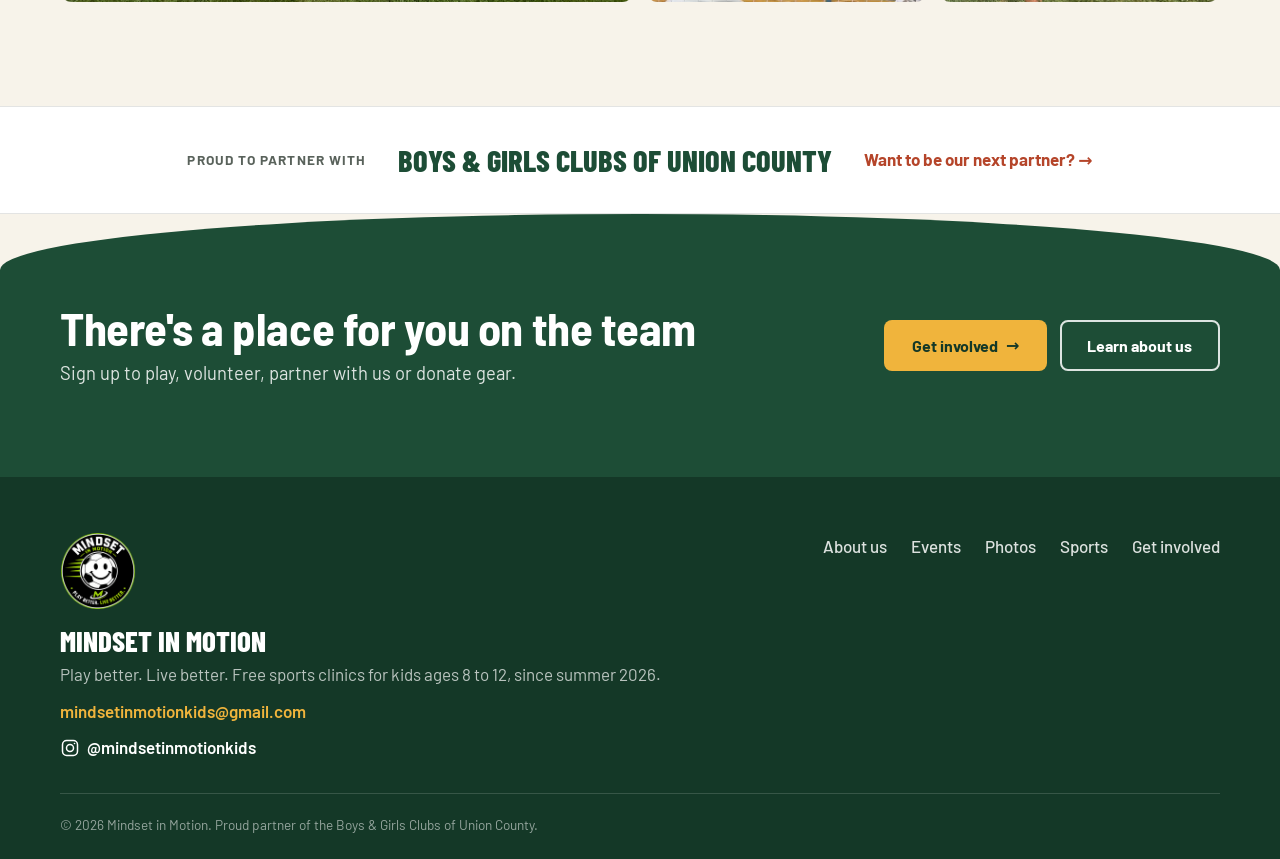
==== commit 581f62c3: "Get the site ready to launch on GitHub Pages - Boris is vice president; Sebastian is the founder - D" ====
--- a/index.html
+++ b/index.html
@@ -3,8 +3,18 @@
 <head>
   <meta charset="utf-8">
   <meta name="viewport" content="width=device-width, initial-scale=1">
-  <title>Mindset in Motion</title>
+  <title>Mindset in Motion | Free sports clinics for kids</title>
   <meta name="description" content="Mindset in Motion runs free sports clinics for kids ages 8 to 12 that build sports skills and life skills. Play better, live better.">
+  <link rel="canonical" href="https://seb-stek.github.io/mindset-in-motion/">
+  <meta property="og:type" content="website">
+  <meta property="og:site_name" content="Mindset in Motion">
+  <meta property="og:title" content="Mindset in Motion | Free sports clinics for kids">
+  <meta property="og:description" content="Mindset in Motion runs free sports clinics for kids ages 8 to 12 that build sports skills and life skills. Play better, live better.">
+  <meta property="og:url" content="https://seb-stek.github.io/mindset-in-motion/">
+  <meta property="og:image" content="https://seb-stek.github.io/mindset-in-motion/photos/team-photo.jpg">
+  <meta name="twitter:card" content="summary_large_image">
+  <meta name="theme-color" content="#1d4d36">
+  <link rel="apple-touch-icon" href="brand/logo-160.png">
   <link rel="preconnect" href="https://fonts.googleapis.com">
   <link rel="preconnect" href="https://fonts.gstatic.com" crossorigin>
   <link href="https://fonts.googleapis.com/css2?family=Barlow+Condensed:wght@700;800&family=Barlow+Semi+Condensed:wght@600;700&family=Barlow:wght@400;500;600;700&display=swap" rel="stylesheet">
@@ -178,6 +188,7 @@
       <p class="footer-name">Mindset in Motion</p>
       <p class="footer-tag">Play better. Live better. Free sports clinics for kids ages 8 to 12, since summer 2026.</p>
       <a class="footer-mail" href="mailto:mindsetinmotionkids@gmail.com">mindsetinmotionkids@gmail.com</a>
+      <a class="footer-ig" href="https://www.instagram.com/mindsetinmotionkids/" target="_blank" rel="noopener"><svg viewBox="0 0 24 24" aria-hidden="true"><rect x="3" y="3" width="18" height="18" rx="5"/><circle cx="12" cy="12" r="4.2"/><circle cx="17.4" cy="6.6" r="1" class="dot"/></svg>@mindsetinmotionkids</a>
     </div>
     <nav class="footer-links" aria-label="Footer">
       <a href="about.html">About us</a>
--- a/styles.css
+++ b/styles.css
@@ -122,7 +122,7 @@
 .hero-copy p { font-size: clamp(1.1rem, 1.6vw, 1.3rem); max-width: 30rem; margin: 1.2rem 0 2rem; color: rgba(255,255,255,.88); animation: fade-up .9s var(--ease) .35s backwards; }
 .hero-cta { display: flex; flex-wrap: wrap; gap: .8rem; animation: fade-up .9s var(--ease) .48s backwards; }
 .hero-media { position: relative; overflow: hidden; border-bottom-left-radius: 120px; animation: wipe 1.25s var(--ease) .1s backwards; }
-.hero-img { width: 100%; height: 100%; object-fit: cover; object-position: 50% 50%; transform: scale(1.12); translate: 0 var(--py, 0px); animation: settle 1.8s var(--ease) .1s backwards; }
+.hero-img { position: absolute; inset: 0; width: 100%; height: 100%; object-fit: cover; object-position: 50% 50%; transform: scale(1.12); translate: 0 var(--py, 0px); animation: settle 1.8s var(--ease) .1s backwards; }
 .hero-caption { position: absolute; right: 16px; bottom: 16px; max-width: calc(100% - 32px); background: rgba(20,56,39,.82); color: rgba(255,255,255,.92); font-size: .88rem; padding: .5rem .8rem; border-radius: 6px; backdrop-filter: blur(4px); animation: fade-up .8s var(--ease) 1.1s backwards; }
 .hero-caption strong { color: var(--sun); }
 @media (max-width: 860px) {
@@ -362,7 +362,7 @@
 /* Shared page parts */
 .kicker { font-size: .85rem; font-weight: 700; text-transform: uppercase; letter-spacing: .12em; color: var(--sun); margin-bottom: .8rem; animation: fade-up .8s var(--ease) backwards; }
 .kicker-clay { color: var(--clay); }
-.hero-sub { min-height: min(62vh, 540px); }
+.hero-sub { min-height: min(60vh, 520px); }
 .hero-sub .hero-title { font-size: clamp(2.8rem, 6.5vw, 5rem); max-width: 12ch; }
 .hero-sub .hero-media { border-bottom-left-radius: 90px; }
 .hero-sub .hero-img { object-position: 50% 35%; }
@@ -640,3 +640,10 @@
 
 /* Clay is slightly too light for small text on sand, so links there use the deeper clay */
 .section-sand .see-all, .section-sand .ev-link, .section-sand .faq a, .section-sand .timeline a, .section-sand .tile-more { color: var(--clay-deep); }
+
+/* Instagram link + contact form spam trap */
+.footer-ig { display: flex; align-items: center; gap: .45rem; width: fit-content; margin-top: .55rem; color: #fff; font-weight: 600; text-decoration: none; }
+.footer-ig svg { width: 20px; height: 20px; fill: none; stroke: currentColor; stroke-width: 1.8; }
+.footer-ig svg .dot { fill: currentColor; stroke: none; }
+.footer-ig:hover { color: var(--sun); }
+.hp { position: absolute; left: -9999px; width: 1px; height: 1px; opacity: 0; }
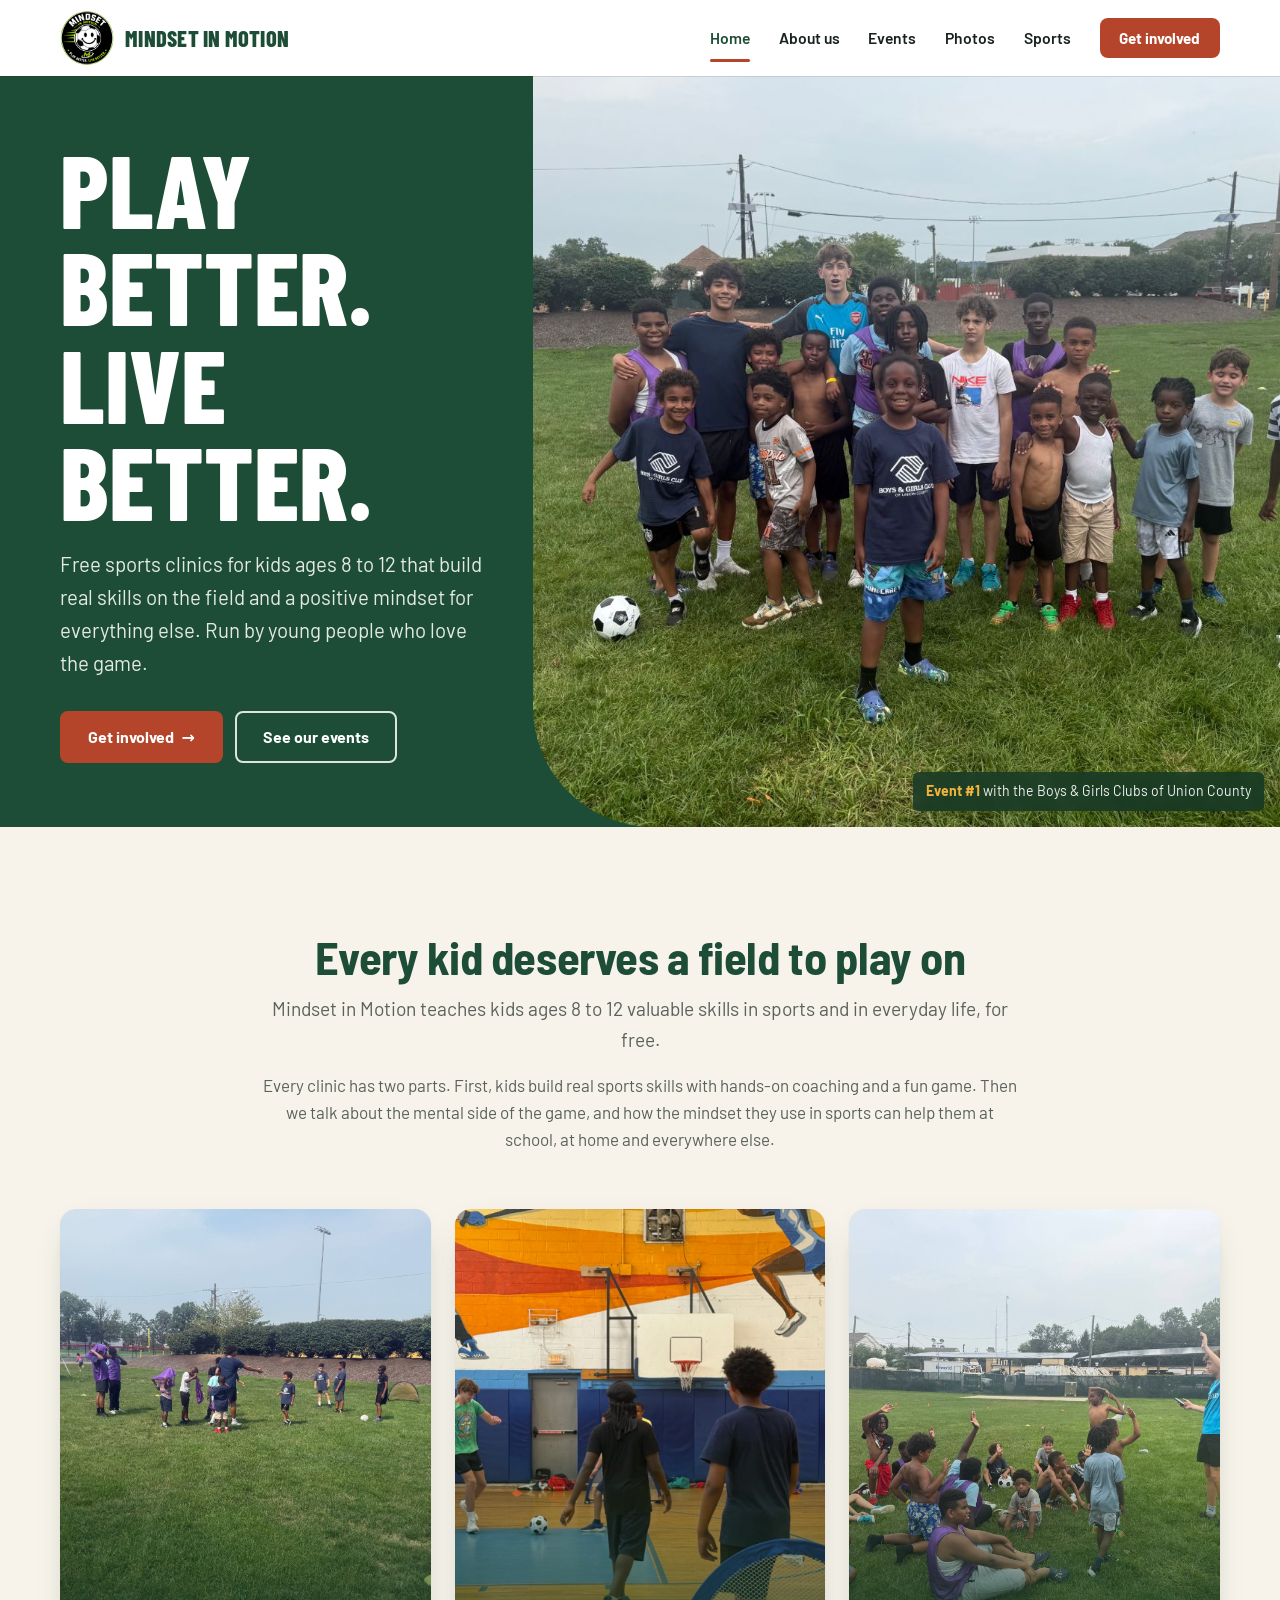
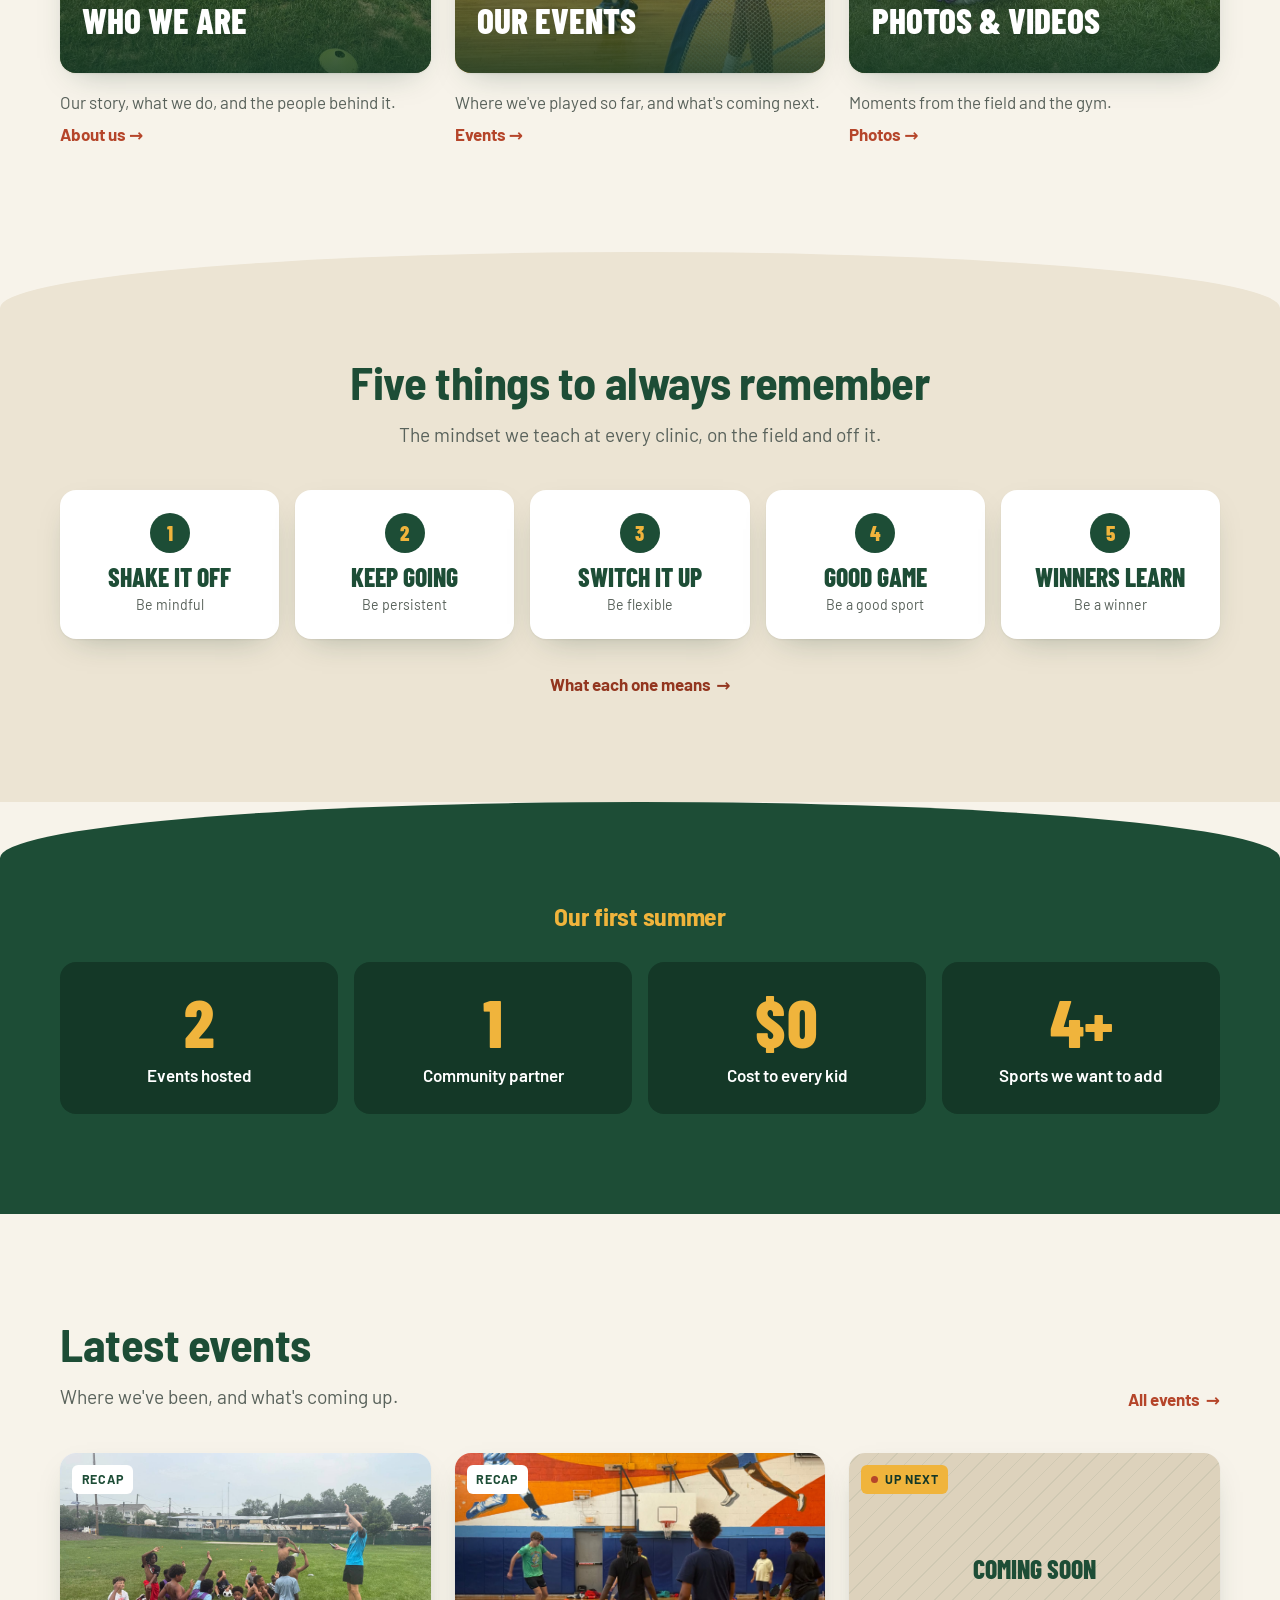
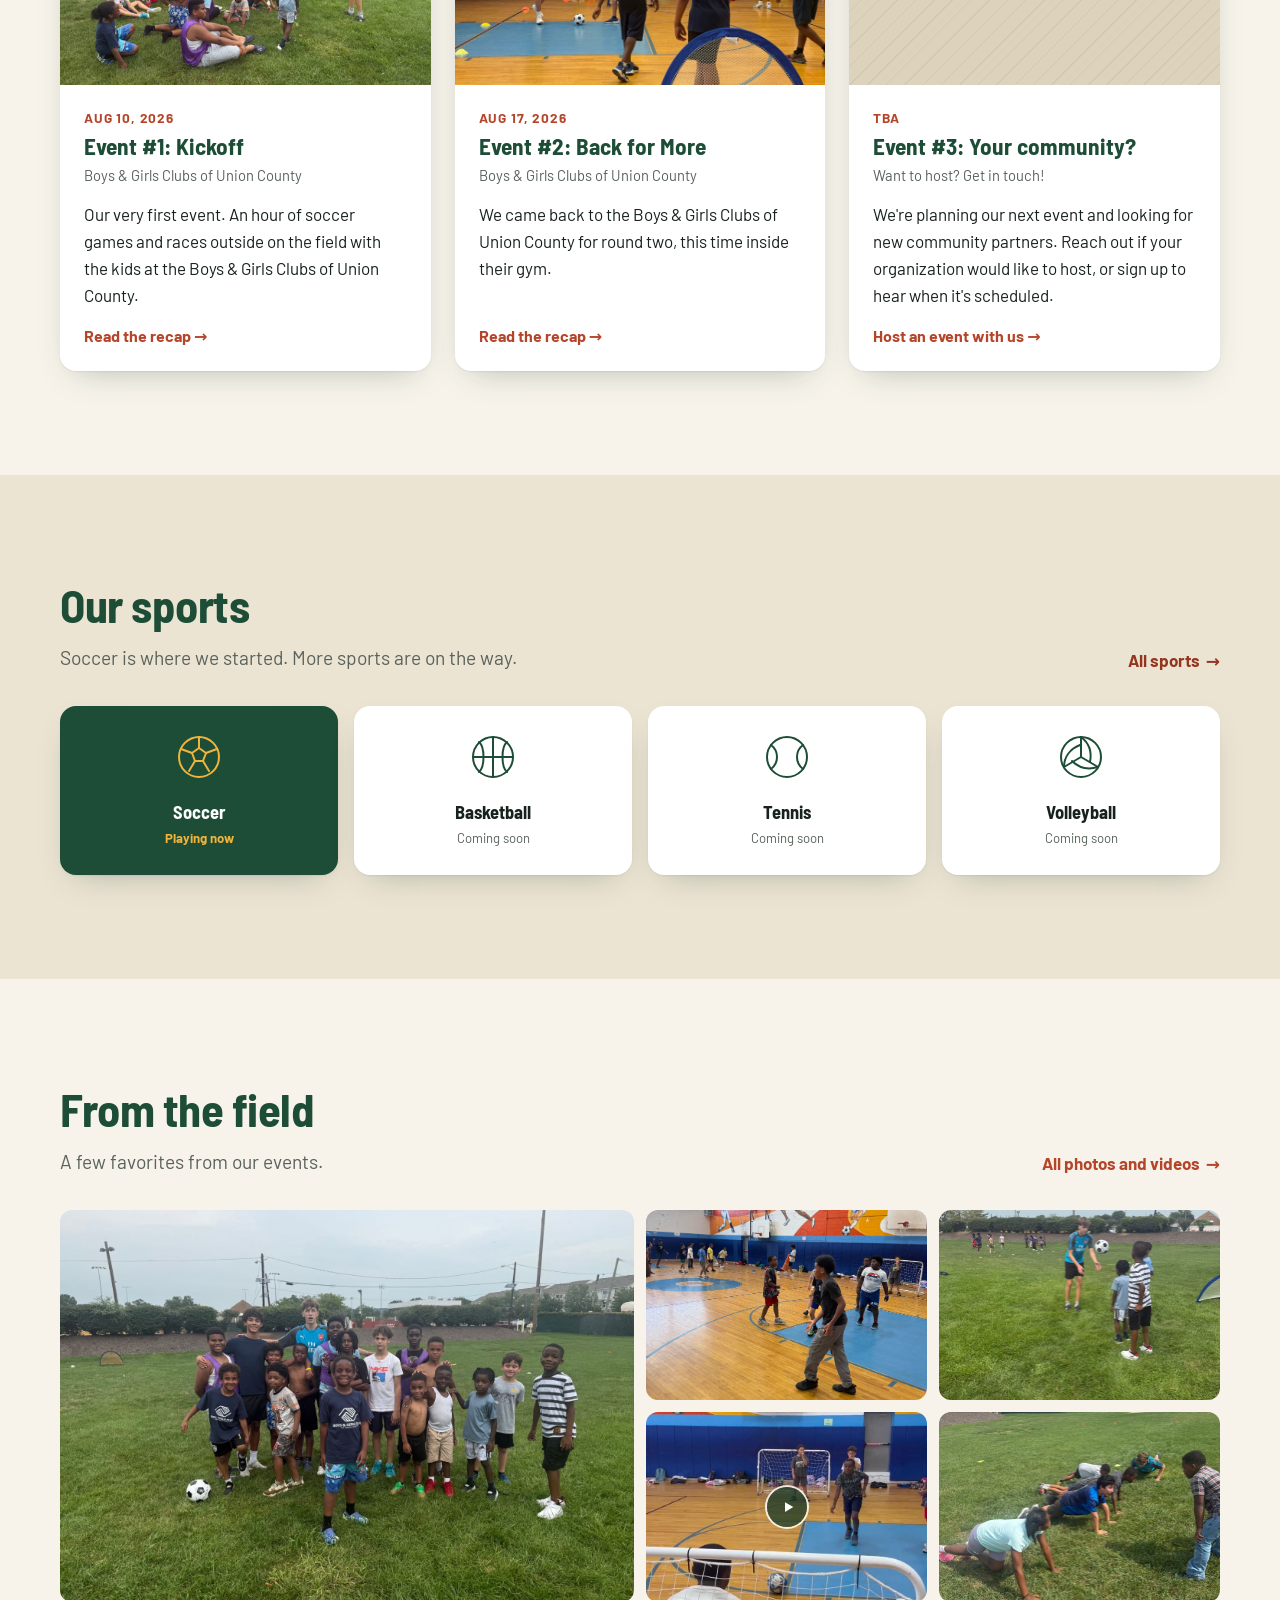
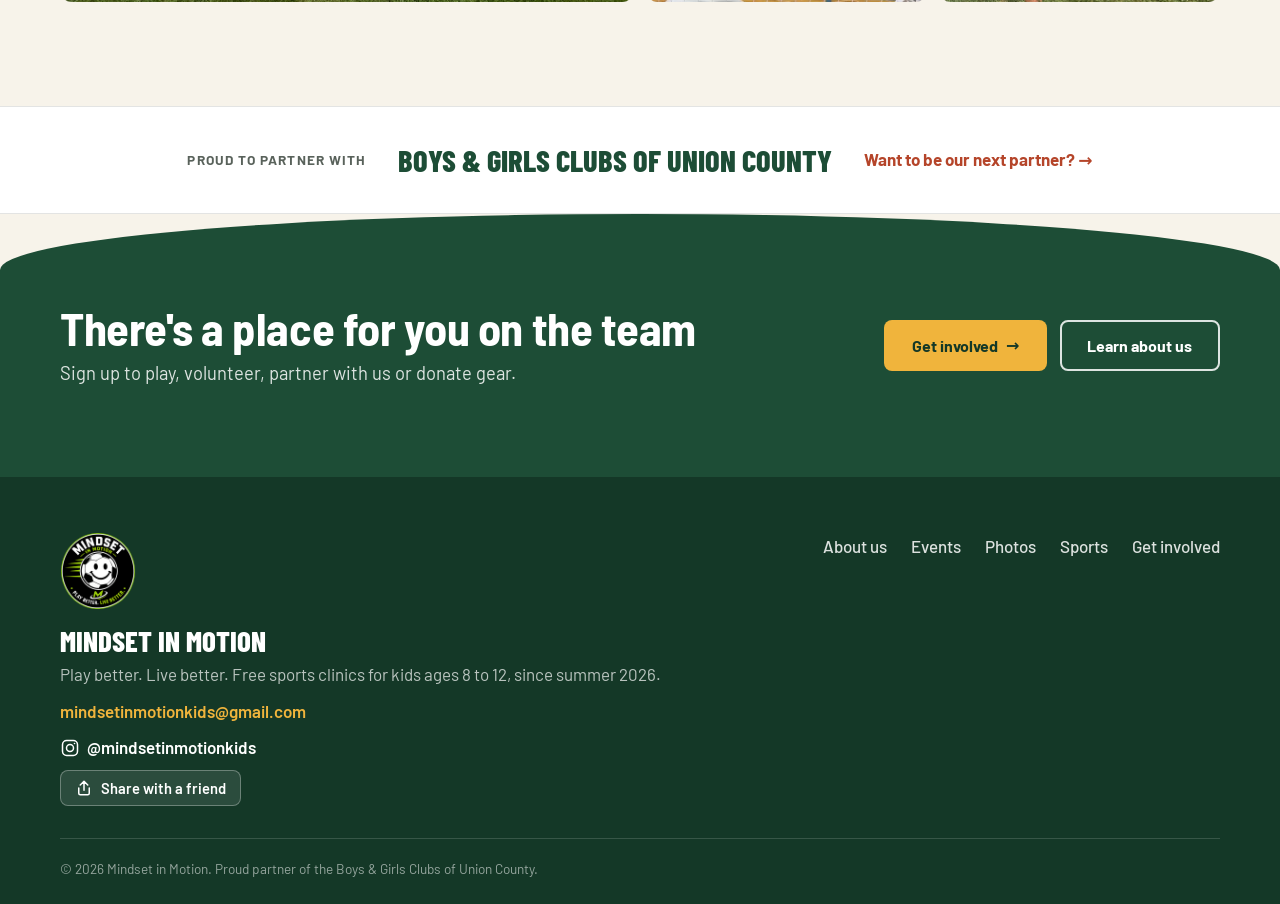
==== commit 442b8363: "Add Sebastian's headshot, share button and phone Back support - Sebastian's headshot on the About pa" ====
--- a/index.html
+++ b/index.html
@@ -189,6 +189,7 @@
       <p class="footer-tag">Play better. Live better. Free sports clinics for kids ages 8 to 12, since summer 2026.</p>
       <a class="footer-mail" href="mailto:mindsetinmotionkids@gmail.com">mindsetinmotionkids@gmail.com</a>
       <a class="footer-ig" href="https://www.instagram.com/mindsetinmotionkids/" target="_blank" rel="noopener"><svg viewBox="0 0 24 24" aria-hidden="true"><rect x="3" y="3" width="18" height="18" rx="5"/><circle cx="12" cy="12" r="4.2"/><circle cx="17.4" cy="6.6" r="1" class="dot"/></svg>@mindsetinmotionkids</a>
+      <button type="button" class="share-btn"><svg viewBox="0 0 24 24" aria-hidden="true"><path d="M12 15V3M7 8l5-5 5 5"/><path d="M5 12v7a2 2 0 0 0 2 2h10a2 2 0 0 0 2-2v-7"/></svg>Share with a friend</button>
     </div>
     <nav class="footer-links" aria-label="Footer">
       <a href="about.html">About us</a>
--- a/styles.css
+++ b/styles.css
@@ -343,6 +343,11 @@
 .person:hover::after { opacity: 1; }
 .person-art { display: grid; place-items: center; background: var(--green); overflow: hidden; }
 .person-art img { width: 100%; height: 100%; object-fit: cover; }
+/* Headshots are small, so they show as a round portrait at close to their real size instead of being stretched */
+.person-art.has-photo { position: relative; }
+.person-art.has-photo img { width: 150px; height: 150px; border-radius: 50%; object-fit: cover; object-position: 50% 30%; box-shadow: 0 0 0 4px var(--sun), 0 12px 24px -10px rgba(0,0,0,.5); transition: transform .6s var(--spring); }
+.person:hover .person-art.has-photo img { transform: scale(1.05) rotate(-2deg); }
+.person-num { position: absolute; left: calc(50% + 42px); top: calc(50% + 40px); display: grid; place-items: center; width: 40px; height: 40px; border-radius: 50%; background: var(--clay); color: #fff; font: 800 1.3rem var(--display); box-shadow: 0 0 0 3px var(--green); }
 .jersey-num { font: 800 9rem/1 var(--display); color: transparent; -webkit-text-stroke: 3px rgba(240,180,60,.55); transition: transform .6s var(--spring), -webkit-text-stroke-color .4s; }
 .person:hover .jersey-num { transform: scale(1.1) rotate(-4deg); -webkit-text-stroke-color: rgba(240,180,60,.95); }
 .person-body { padding: 1.8rem 2rem 2rem; }
@@ -357,7 +362,7 @@
 .person-join .person-art { background: var(--sand-deep); }
 .person-join .jersey-num { -webkit-text-stroke-color: rgba(29,77,54,.35); }
 .person-join:hover { border-color: var(--clay); background: var(--white); }
-@media (max-width: 640px) { .person, .person-join { grid-template-columns: 1fr; } .person-art { height: 150px; } }
+@media (max-width: 640px) { .person, .person-join { grid-template-columns: 1fr; } .person-art { height: 150px; } .person-art.has-photo { height: 190px; } .person-art.has-photo img { width: 136px; height: 136px; } }
 
 /* Shared page parts */
 .kicker { font-size: .85rem; font-weight: 700; text-transform: uppercase; letter-spacing: .12em; color: var(--sun); margin-bottom: .8rem; animation: fade-up .8s var(--ease) backwards; }
@@ -647,3 +652,25 @@
 .footer-ig svg .dot { fill: currentColor; stroke: none; }
 .footer-ig:hover { color: var(--sun); }
 .hp { position: absolute; left: -9999px; width: 1px; height: 1px; opacity: 0; }
+
+/* Phone polish: most visitors arrive from the Instagram bio on a phone */
+.form input, .form textarea, .form select { min-width: 0; width: 100%; font-size: max(16px, 1rem); } /* 16px+ stops iPhones zooming in on tap */
+.share-btn { display: inline-flex; align-items: center; gap: .45rem; margin-top: .55rem; padding: .5rem .9rem; font: 600 .92rem var(--body); color: #fff; background: rgba(255,255,255,.1); border: 1px solid rgba(255,255,255,.3); border-radius: 8px; cursor: pointer; transition: background .2s, color .2s; }
+.share-btn:hover { background: var(--sun); color: var(--green-deep); border-color: var(--sun); }
+.share-btn svg { width: 18px; height: 18px; fill: none; stroke: currentColor; stroke-width: 2; stroke-linecap: round; stroke-linejoin: round; }
+@media (max-width: 900px) { .contact-wrap { grid-template-columns: minmax(0, 1fr); } }
+@media (max-width: 860px) {
+  .hero-media { height: clamp(170px, 26vh, 240px); }
+  .hero-copy { padding: 28px 16px 44px; }
+  .hero-copy p { margin: .9rem 0 1.4rem; }
+}
+@media (max-width: 640px) {
+  .form { padding: 1.4rem 1.1rem; }
+  .form-row { grid-template-columns: minmax(0, 1fr); }
+  .footer-links { gap: 0 1.5rem; }
+  .footer-links a, .footer-ig, .footer-mail { display: inline-flex; align-items: center; min-height: 44px; }
+  .footer-ig { margin-top: 0; }
+  .see-all, .ev-link, .partner-link { display: inline-flex; align-items: center; min-height: 44px; }
+  .to-top { right: 14px; bottom: calc(14px + env(safe-area-inset-bottom)); }
+  .footer-copy { padding-bottom: 72px; }
+}
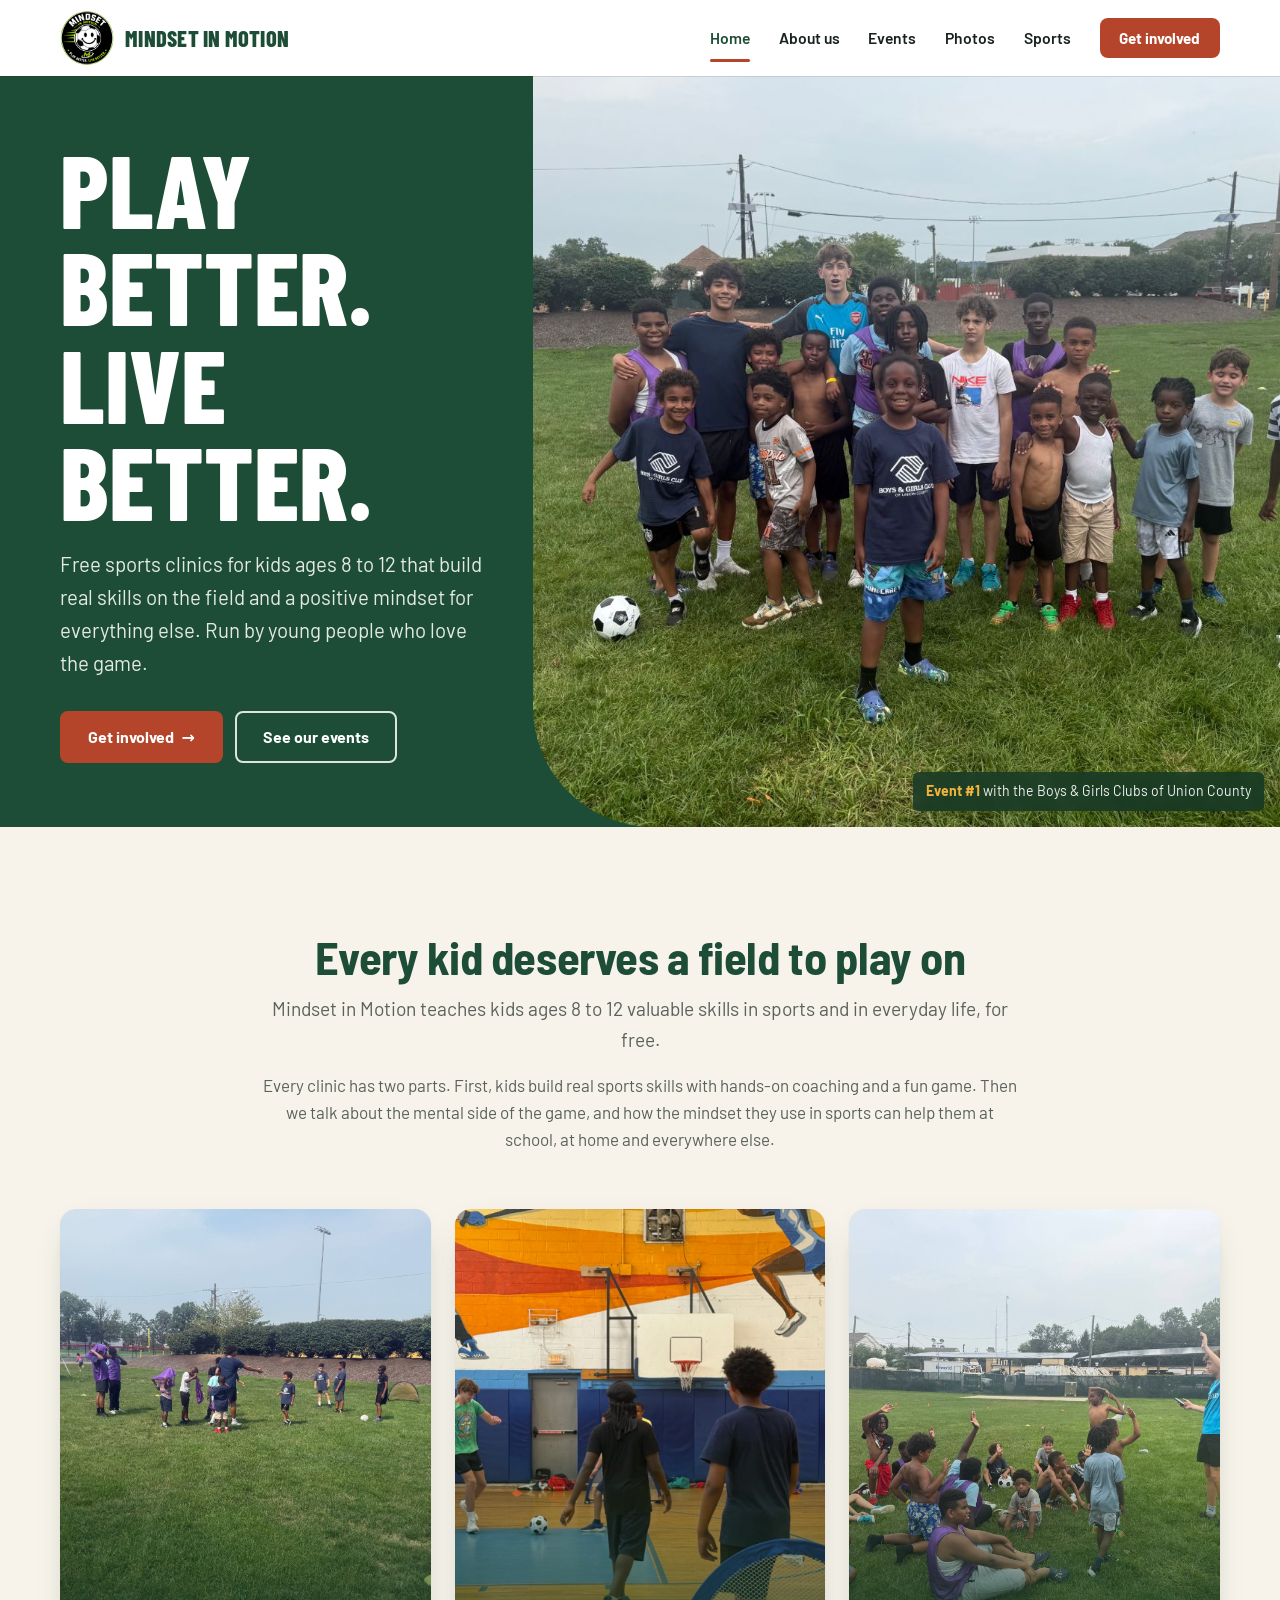
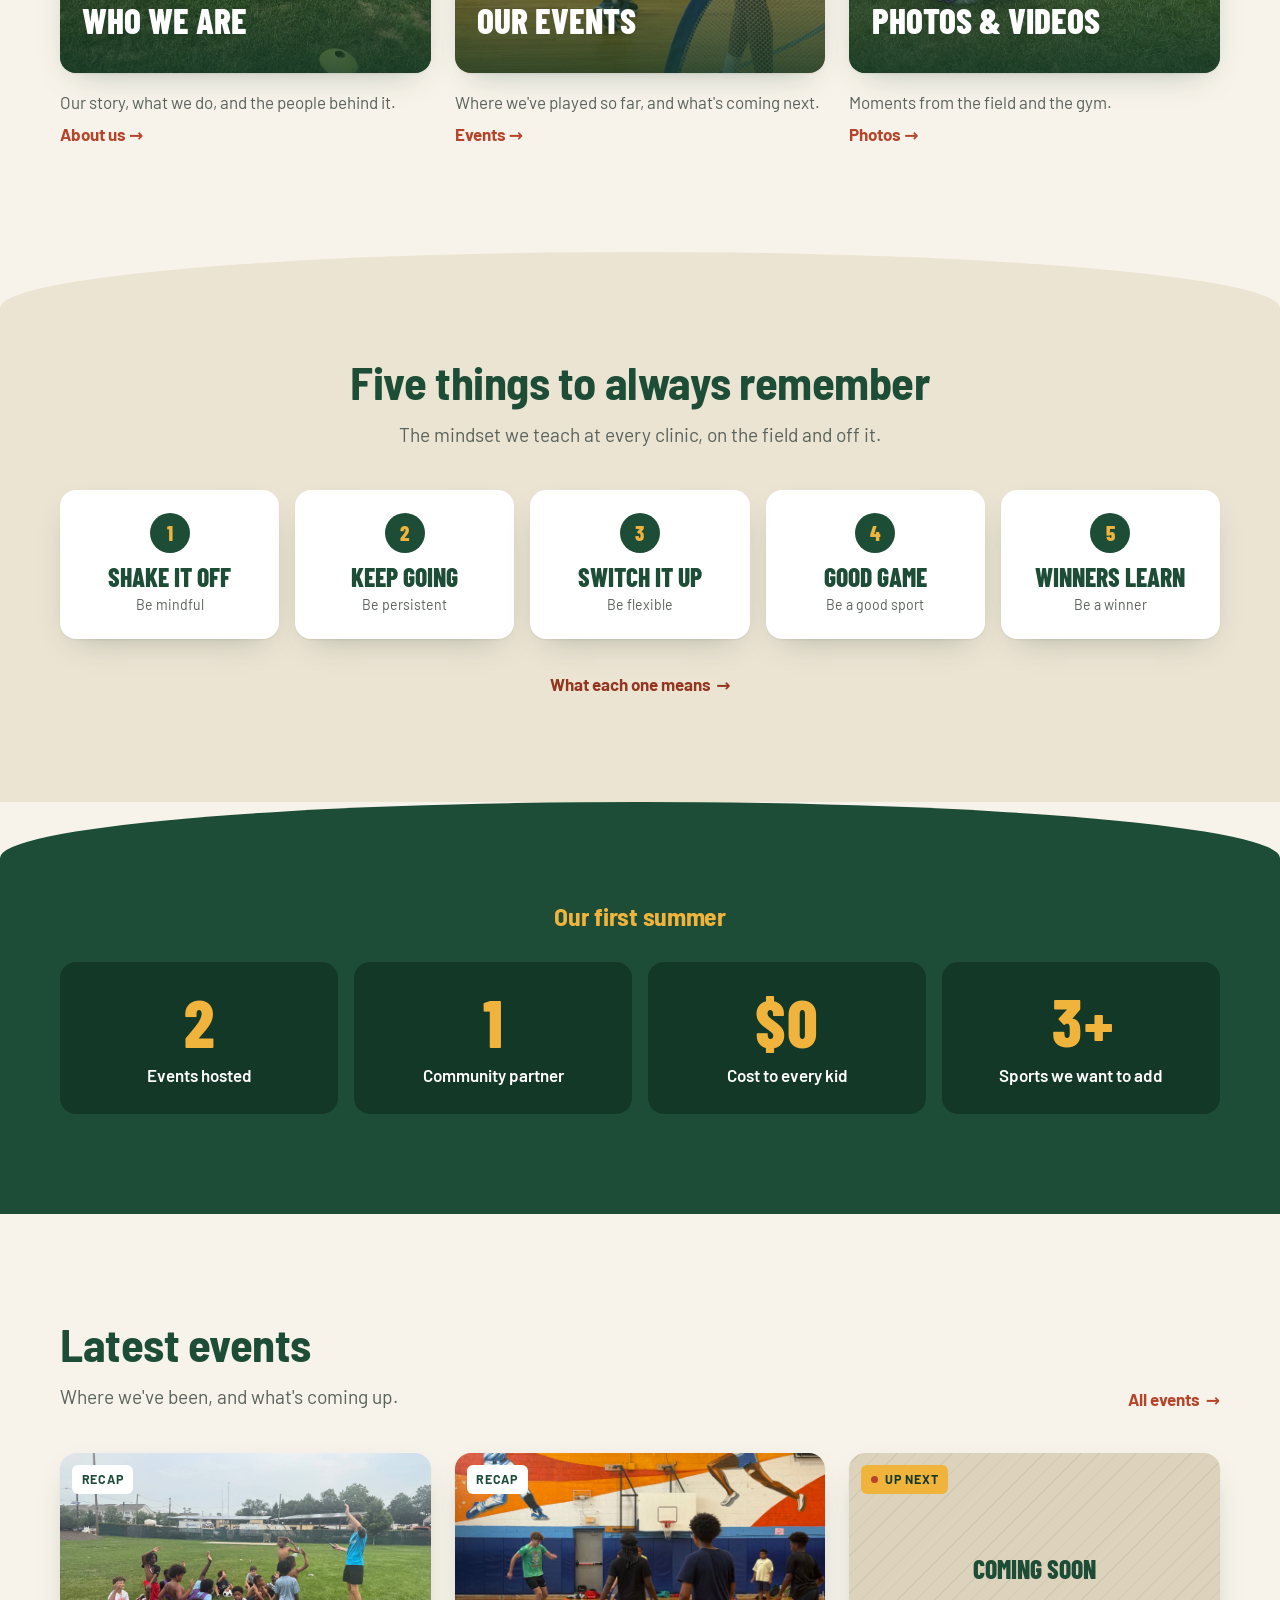
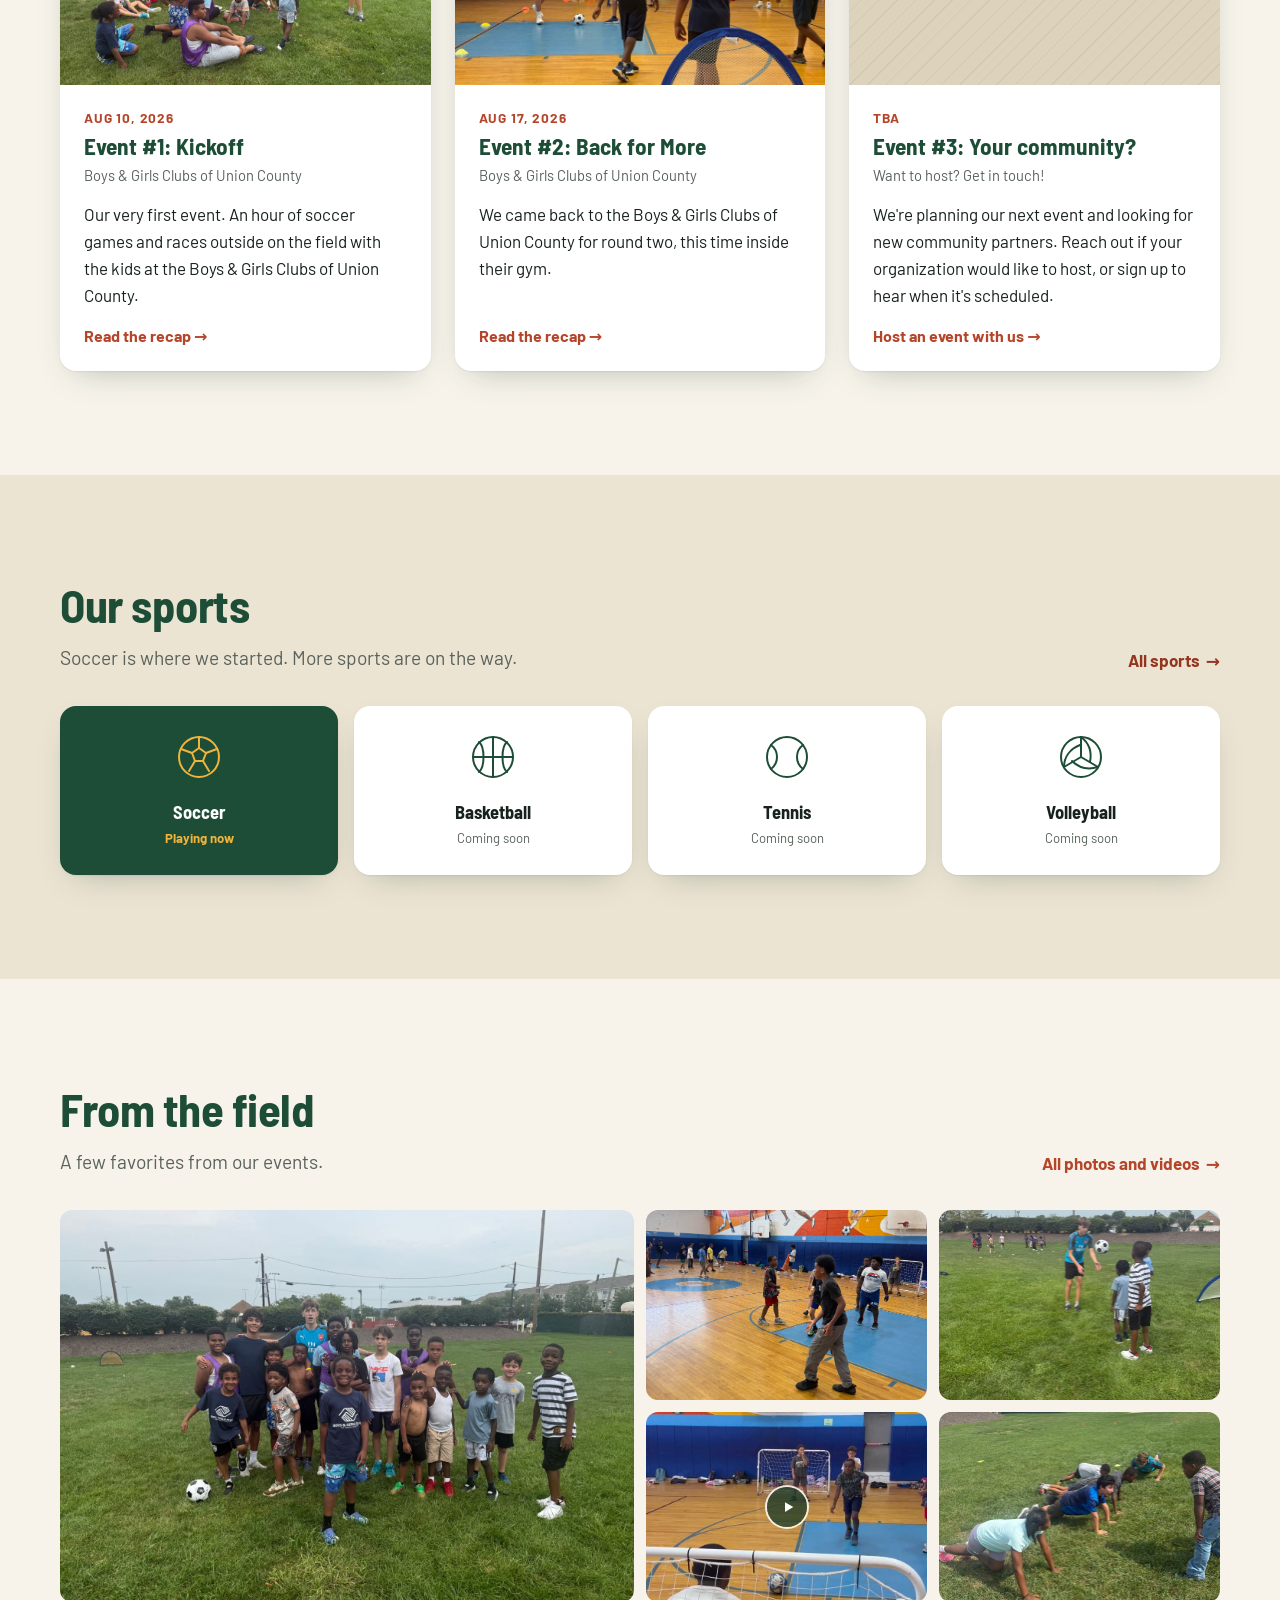
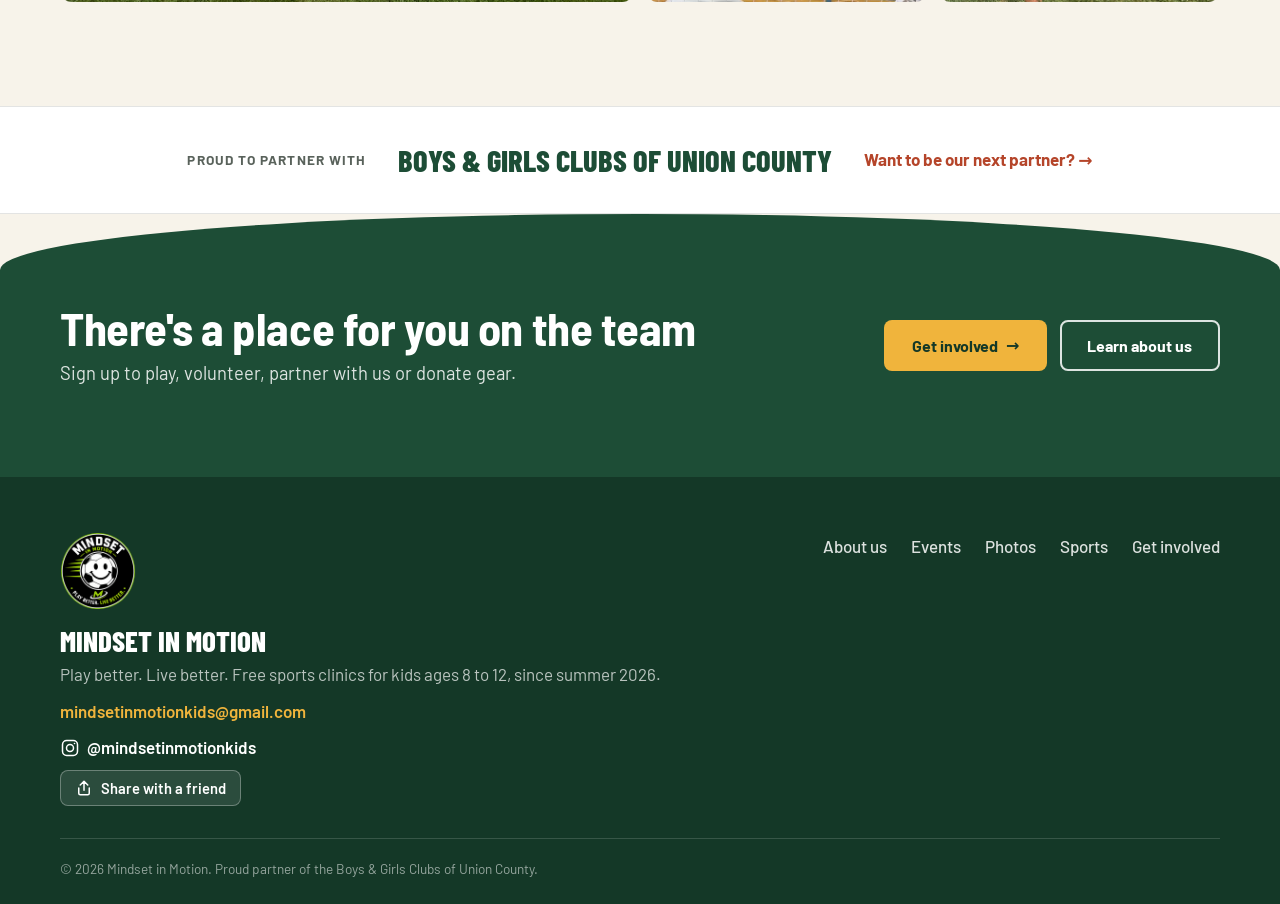
==== commit a09b504e: "Polish content and phone experience before sharing - Sebastian is now a sophomore and "Founder & Pre" ====
--- a/index.html
+++ b/index.html
@@ -21,6 +21,9 @@
   <link rel="stylesheet" href="styles.css">
   <link rel="preload" as="image" href="photos/team-photo.jpg" fetchpriority="high">
   <link rel="icon" type="image/png" href="brand/logo-64.png">
+  <script type="application/ld+json">
+  {"@context":"https://schema.org","@type":"NGO","name":"Mindset in Motion","url":"https://seb-stek.github.io/mindset-in-motion/","logo":"https://seb-stek.github.io/mindset-in-motion/brand/logo-600.png","slogan":"Play better, live better.","description":"Free sports clinics for kids ages 8 to 12 that build sports skills and life skills.","email":"mindsetinmotionkids@gmail.com","founder":{"@type":"Person","name":"Sebastian Steketee"},"foundingDate":"2026","sameAs":["https://www.instagram.com/mindsetinmotionkids/"]}
+  </script>
 </head>
 <body data-page="index">
 <a class="skip" href="#main">Skip to content</a>
@@ -111,7 +114,7 @@
         <div><dd data-count="2">0</dd><dt>Events hosted</dt></div>
         <div><dd data-count="1">0</dd><dt>Community partner</dt></div>
         <div><dd>$<span data-count="0">0</span></dd><dt>Cost to every kid</dt></div>
-        <div><dd><span data-count="4">0</span>+</dd><dt>Sports we want to add</dt></div>
+        <div><dd><span data-count="3">0</span>+</dd><dt>Sports we want to add</dt></div>
       </dl>
     </div>
   </section>
--- a/styles.css
+++ b/styles.css
@@ -674,3 +674,6 @@
   .to-top { right: 14px; bottom: calc(14px + env(safe-area-inset-bottom)); }
   .footer-copy { padding-bottom: 72px; }
 }
+.done-follow { font-size: .95em; }
+.done-follow a { color: var(--clay); font-weight: 700; }
+.logo-text { white-space: nowrap; font-size: min(1.4rem, 6vw); }
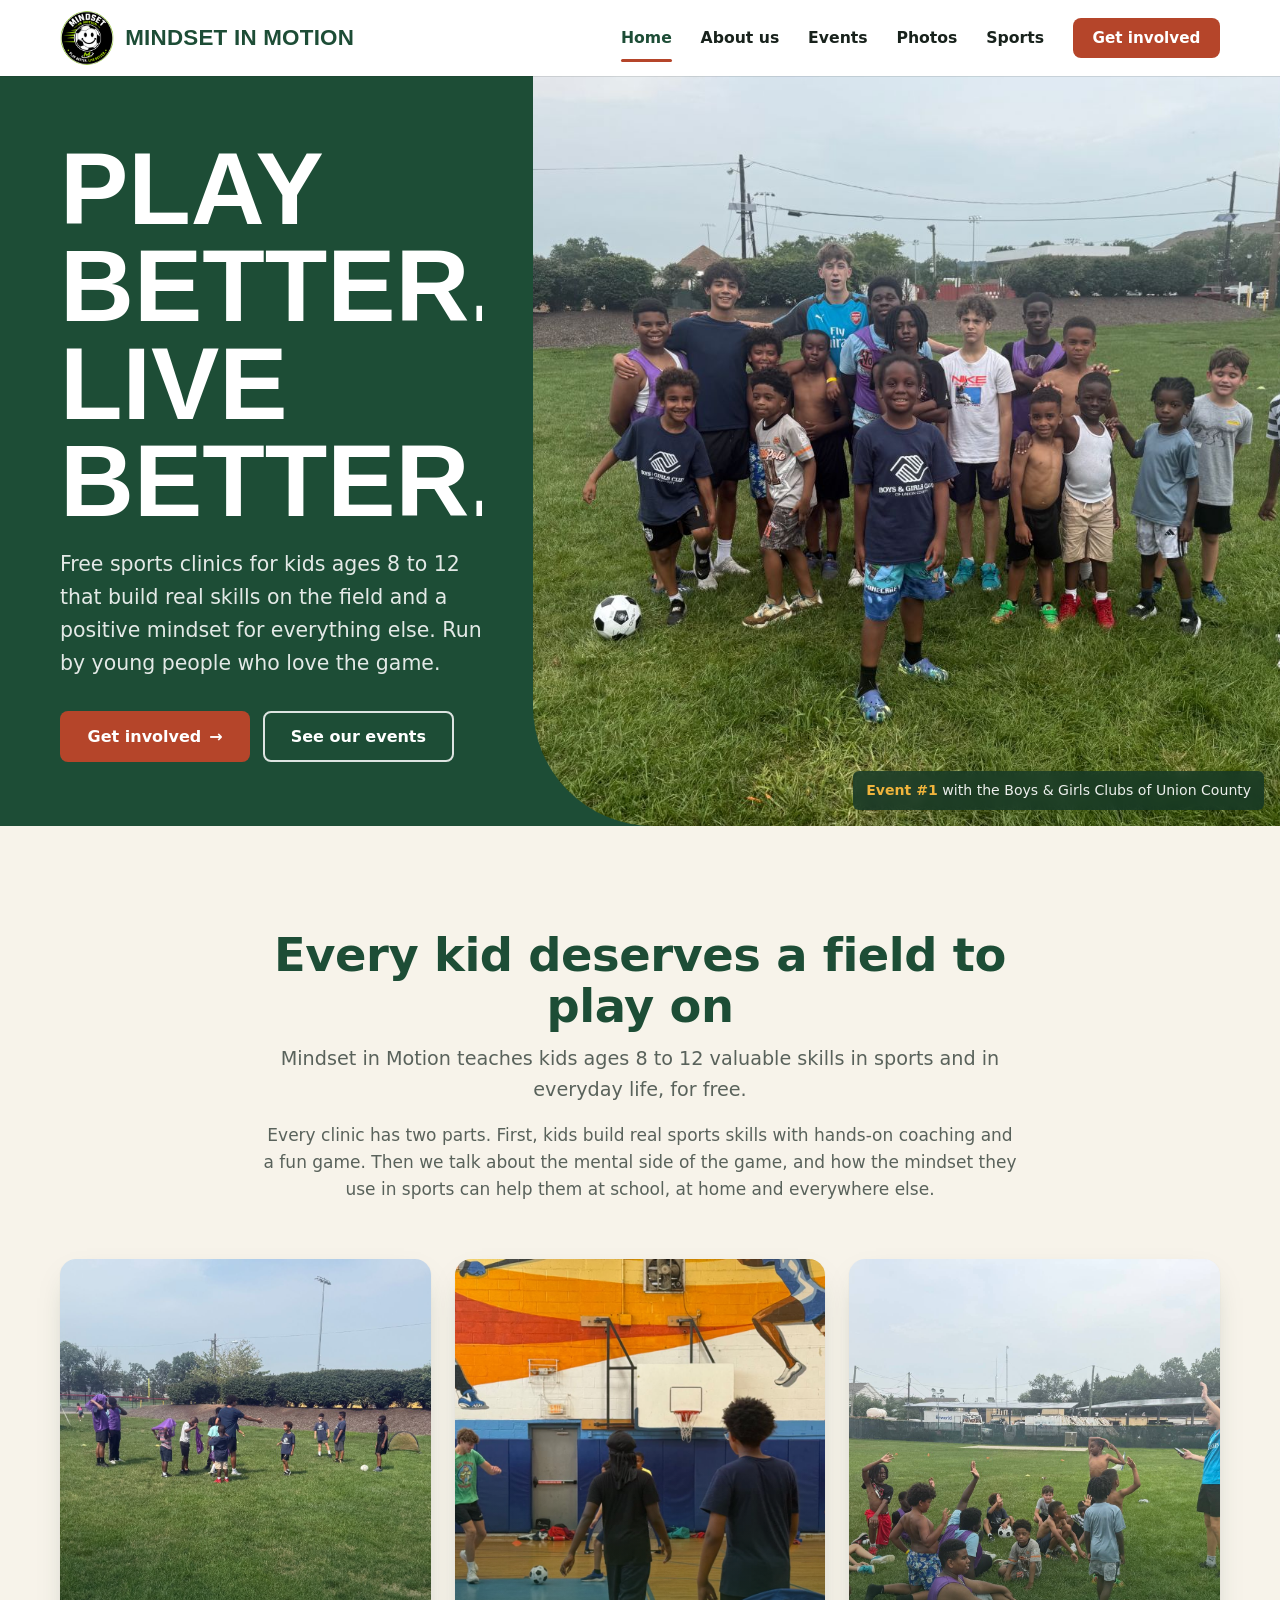
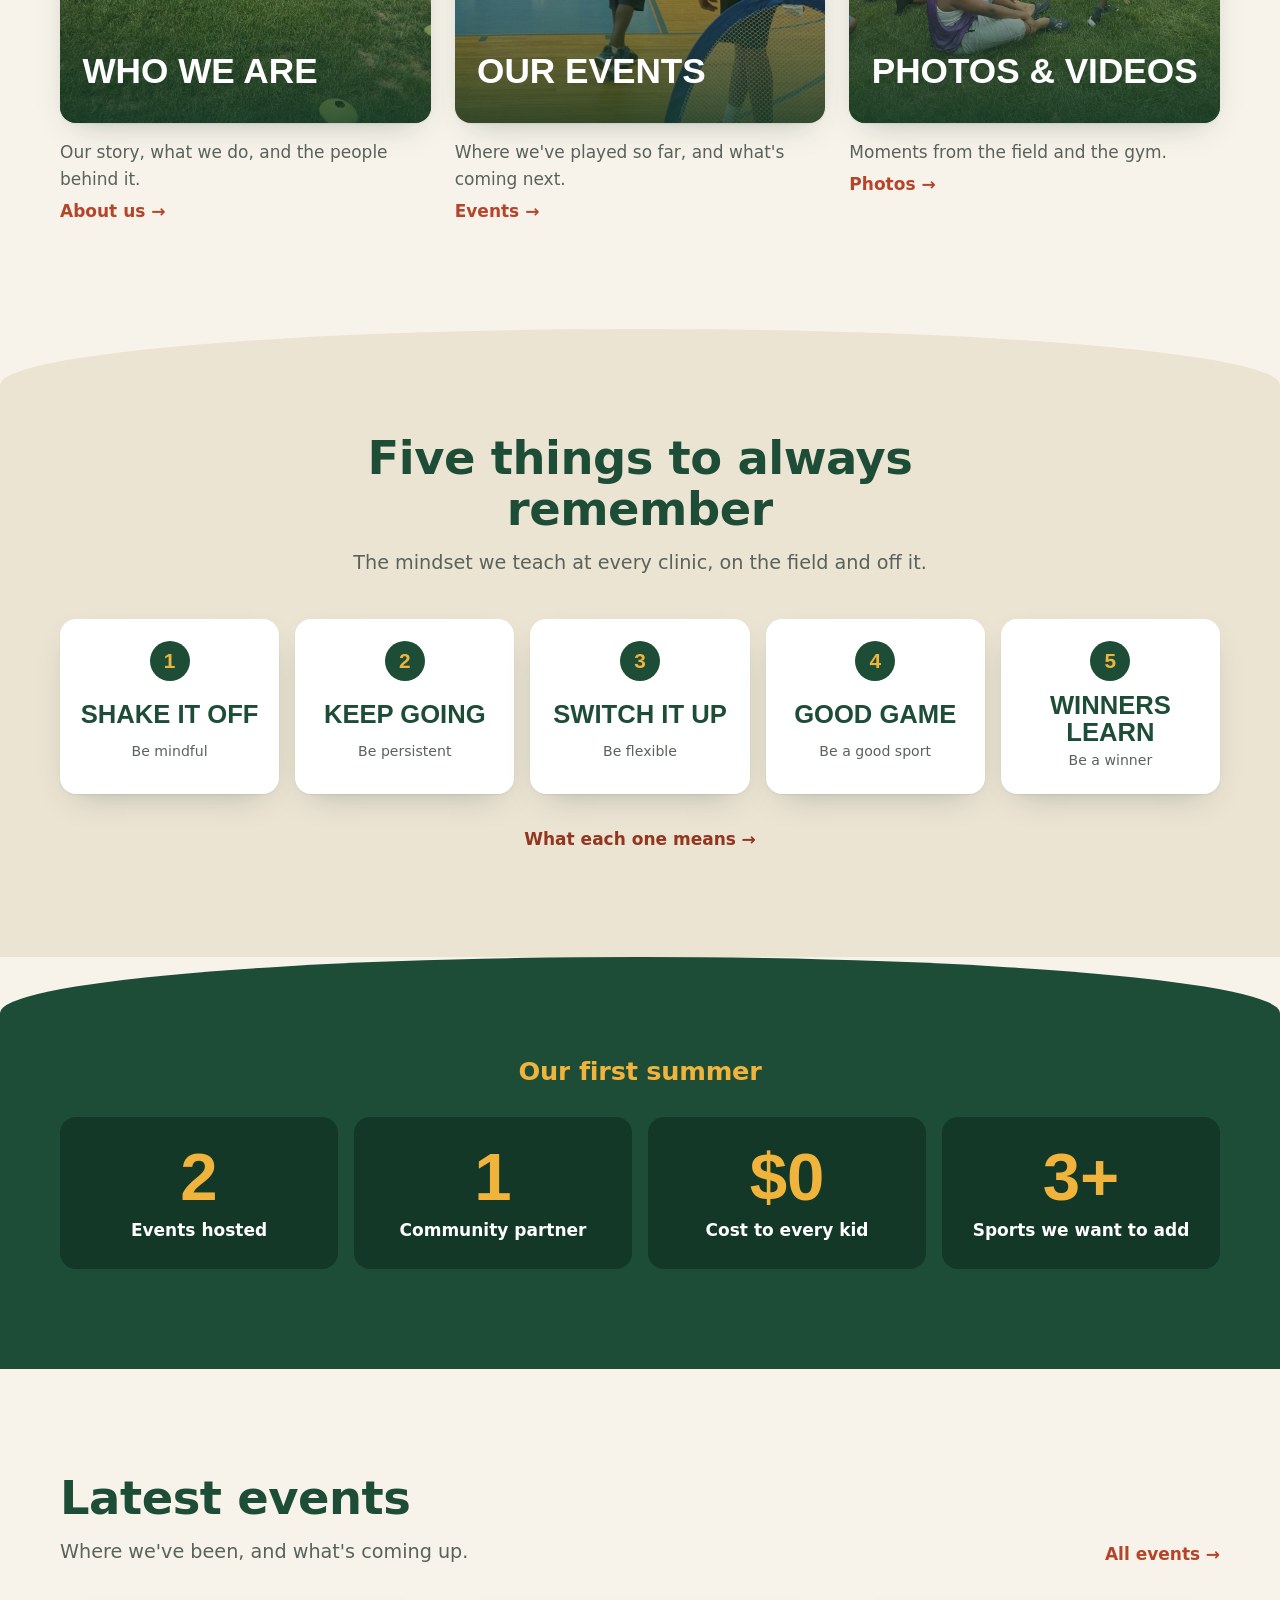
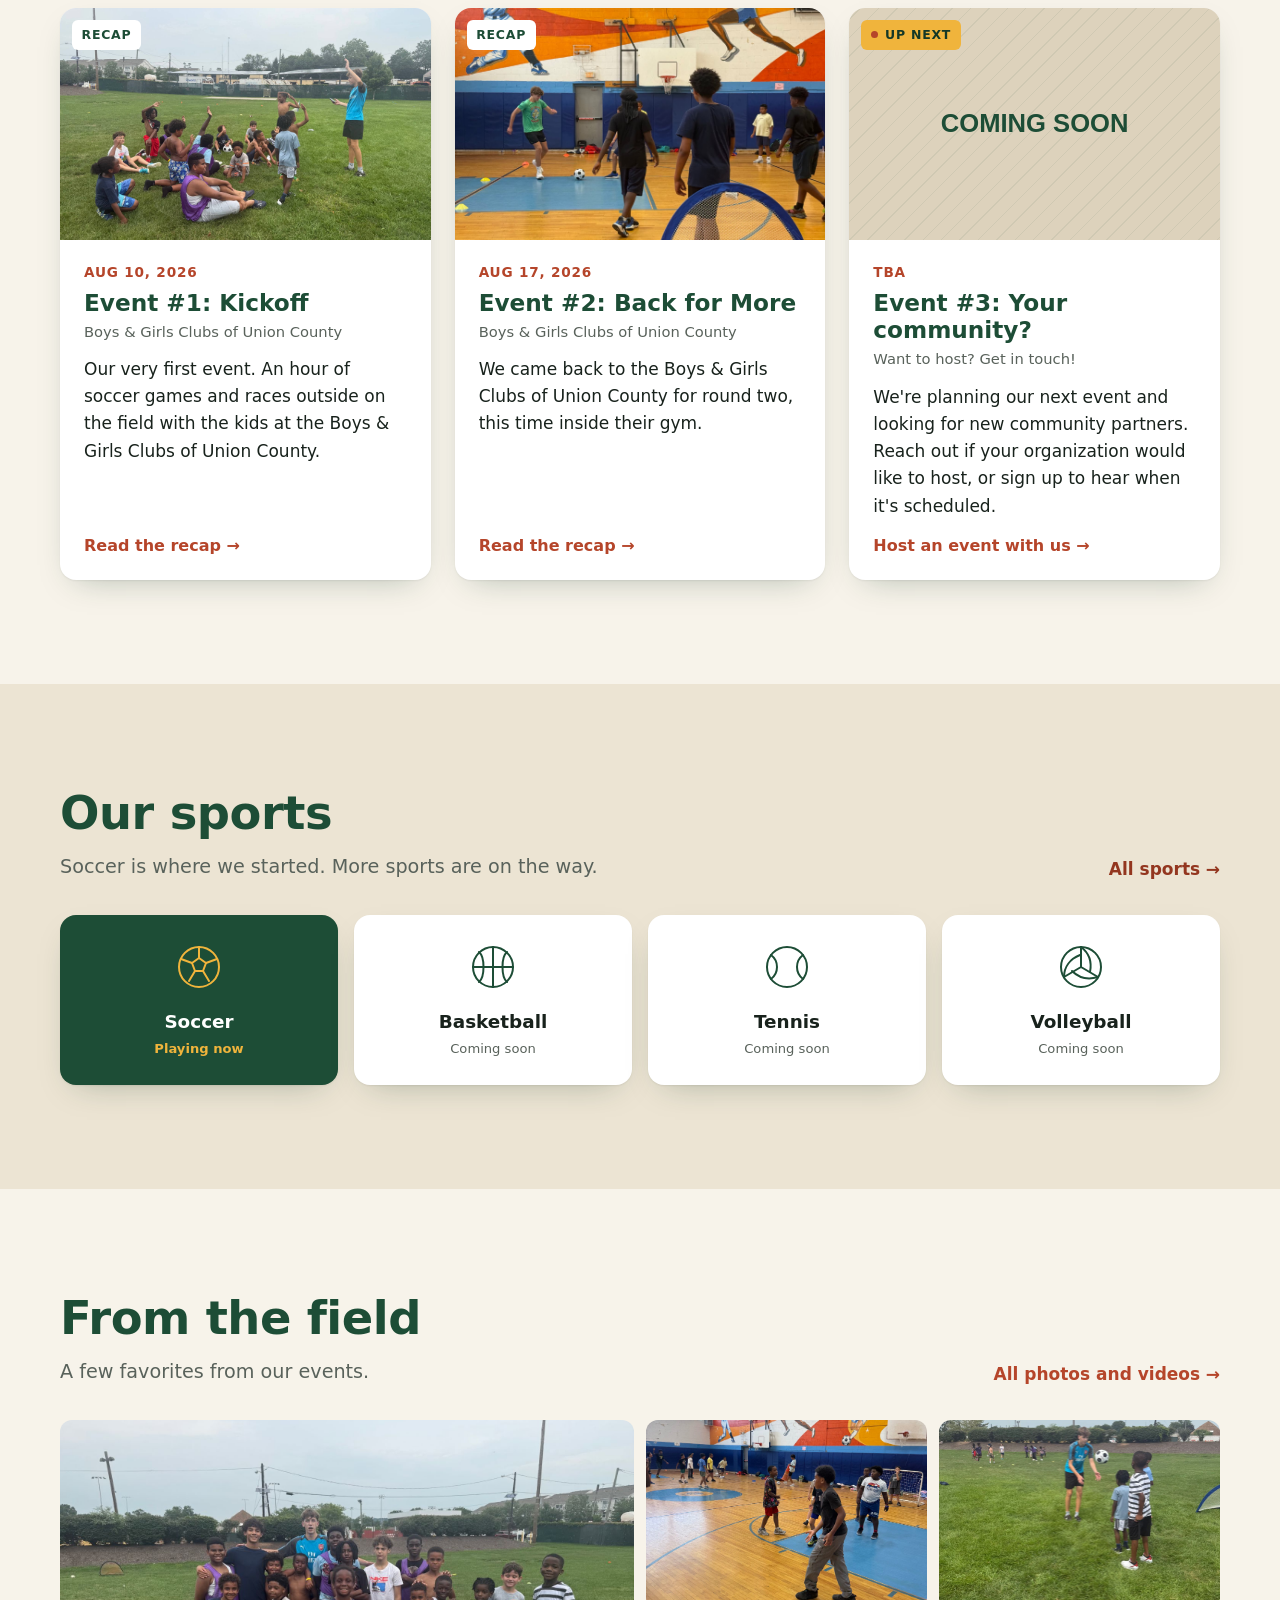
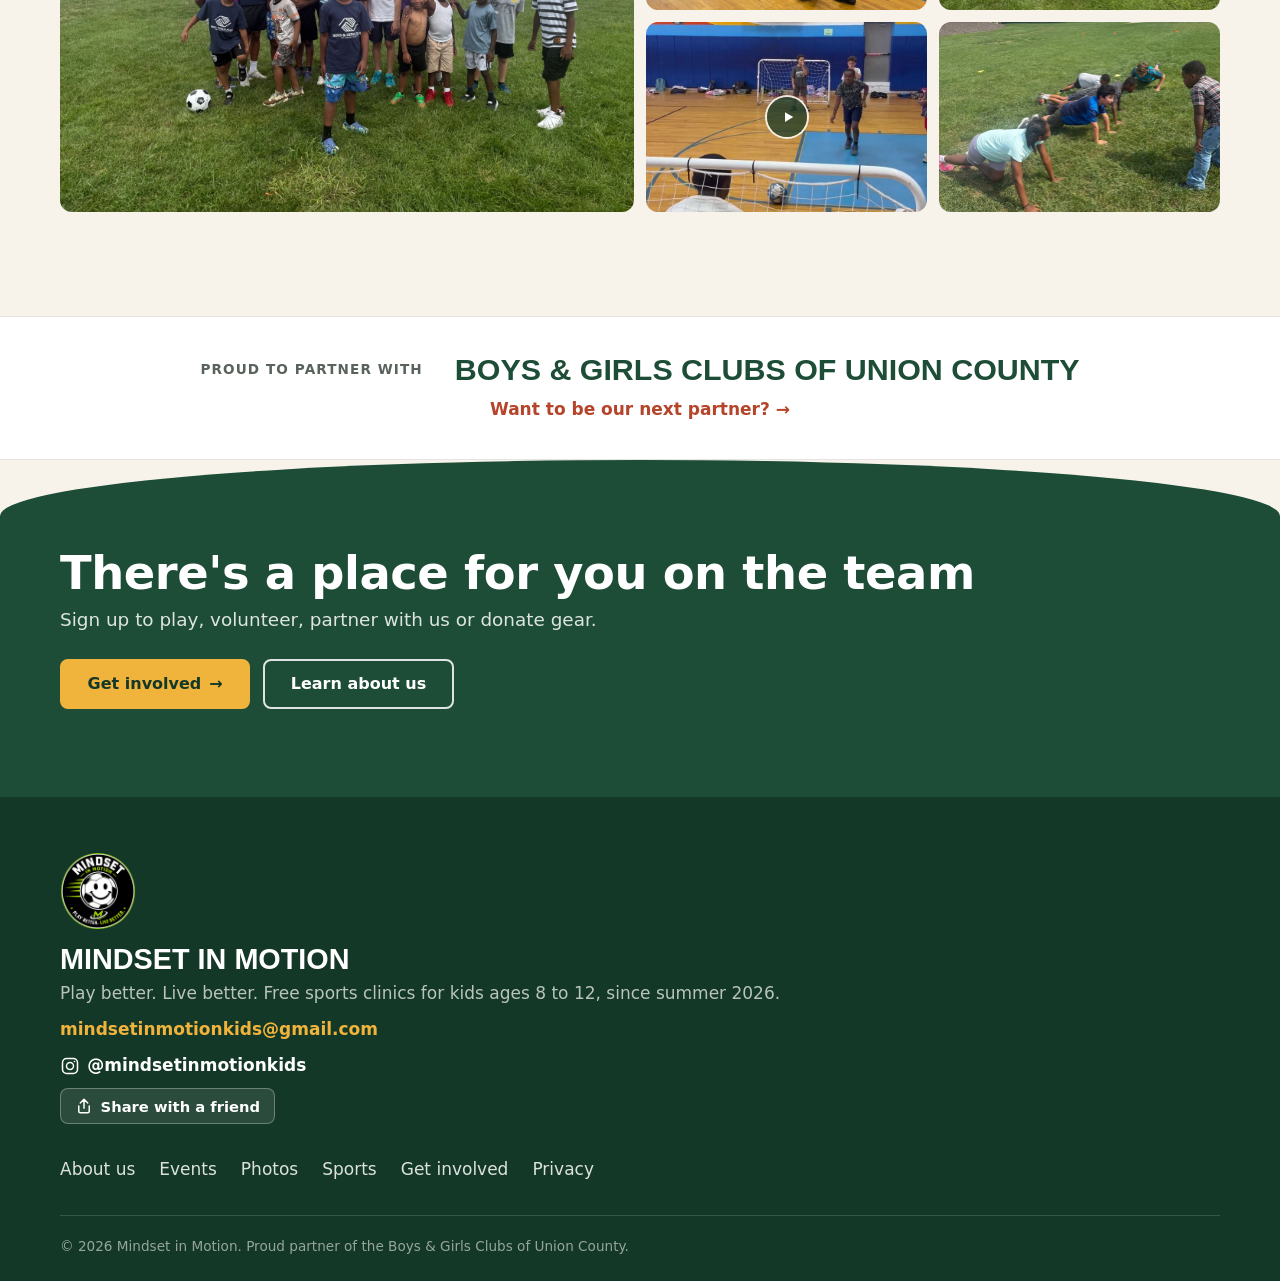
==== commit 6a502382: "Add security protections and a privacy page - Content Security Policy and referrer policy on every p" ====
--- a/index.html
+++ b/index.html
@@ -2,6 +2,8 @@
 <html lang="en">
 <head>
   <meta charset="utf-8">
+  <meta http-equiv="Content-Security-Policy" content="default-src 'self'; script-src 'self'; style-src 'self' 'unsafe-inline' https://fonts.googleapis.com; font-src https://fonts.gstatic.com; img-src 'self'; media-src 'self'; connect-src https://formsubmit.co; form-action 'self'; frame-src 'none'; object-src 'none'; base-uri 'self'; upgrade-insecure-requests">
+  <meta name="referrer" content="strict-origin-when-cross-origin">
   <meta name="viewport" content="width=device-width, initial-scale=1">
   <title>Mindset in Motion | Free sports clinics for kids</title>
   <meta name="description" content="Mindset in Motion runs free sports clinics for kids ages 8 to 12 that build sports skills and life skills. Play better, live better.">
@@ -200,6 +202,7 @@
       <a href="photos.html">Photos</a>
       <a href="sports.html">Sports</a>
       <a href="get-involved.html">Get involved</a>
+      <a href="privacy.html">Privacy</a>
     </nav>
   </div>
   <div class="wrap footer-copy">&copy; <span id="year"></span> Mindset in Motion. Proud partner of the Boys &amp; Girls Clubs of Union County.</div>
--- a/styles.css
+++ b/styles.css
@@ -80,7 +80,6 @@
 /* Nav */
 .nav { position: sticky; top: 0; z-index: 50; background: var(--white); box-shadow: 0 1px 0 var(--line); transition: transform .4s var(--ease), box-shadow .3s; }
 .nav.scrolled { box-shadow: 0 1px 0 var(--line), 0 10px 30px -18px rgba(20,56,39,.35); }
-.nav.tucked { transform: translateY(-100%); box-shadow: none; }
 .nav-inner { display: flex; align-items: center; justify-content: space-between; height: 76px; }
 .logo { display: flex; align-items: center; gap: .7rem; text-decoration: none; }
 .crest { width: 54px; height: 54px; border-radius: 50%; transition: transform .5s var(--spring); }
@@ -528,7 +527,18 @@
 .form .valid { border-color: #6f9b80; }
 .form > .btn { justify-self: start; }
 .form .btn.sending { pointer-events: none; opacity: .8; }
+.form-note { font-size: .88rem; color: var(--muted); margin-top: -.4rem; }
+.form-note a { color: var(--green); font-weight: 600; }
 .form-status { font-weight: 600; min-height: 1.4em; }
+
+/* Privacy page */
+.policy h2 { font-size: clamp(1.5rem, 3vw, 1.9rem); margin: 2.4rem 0 .6rem; }
+.policy h2:first-of-type { margin-top: 1rem; }
+.policy p, .policy li { color: var(--muted); margin-bottom: 1rem; }
+.policy a { color: var(--clay-deep); font-weight: 600; overflow-wrap: anywhere; }
+.policy strong { color: var(--ink); }
+.policy-date { font-size: .85rem; font-weight: 700; text-transform: uppercase; letter-spacing: .12em; color: var(--clay); }
+.policy-list { padding-left: 1.2rem; }
 .form-status.ok { color: var(--green); }
 .form-status.err { color: var(--clay); }
 .form.is-done > :not(.form-done) { visibility: hidden; }
